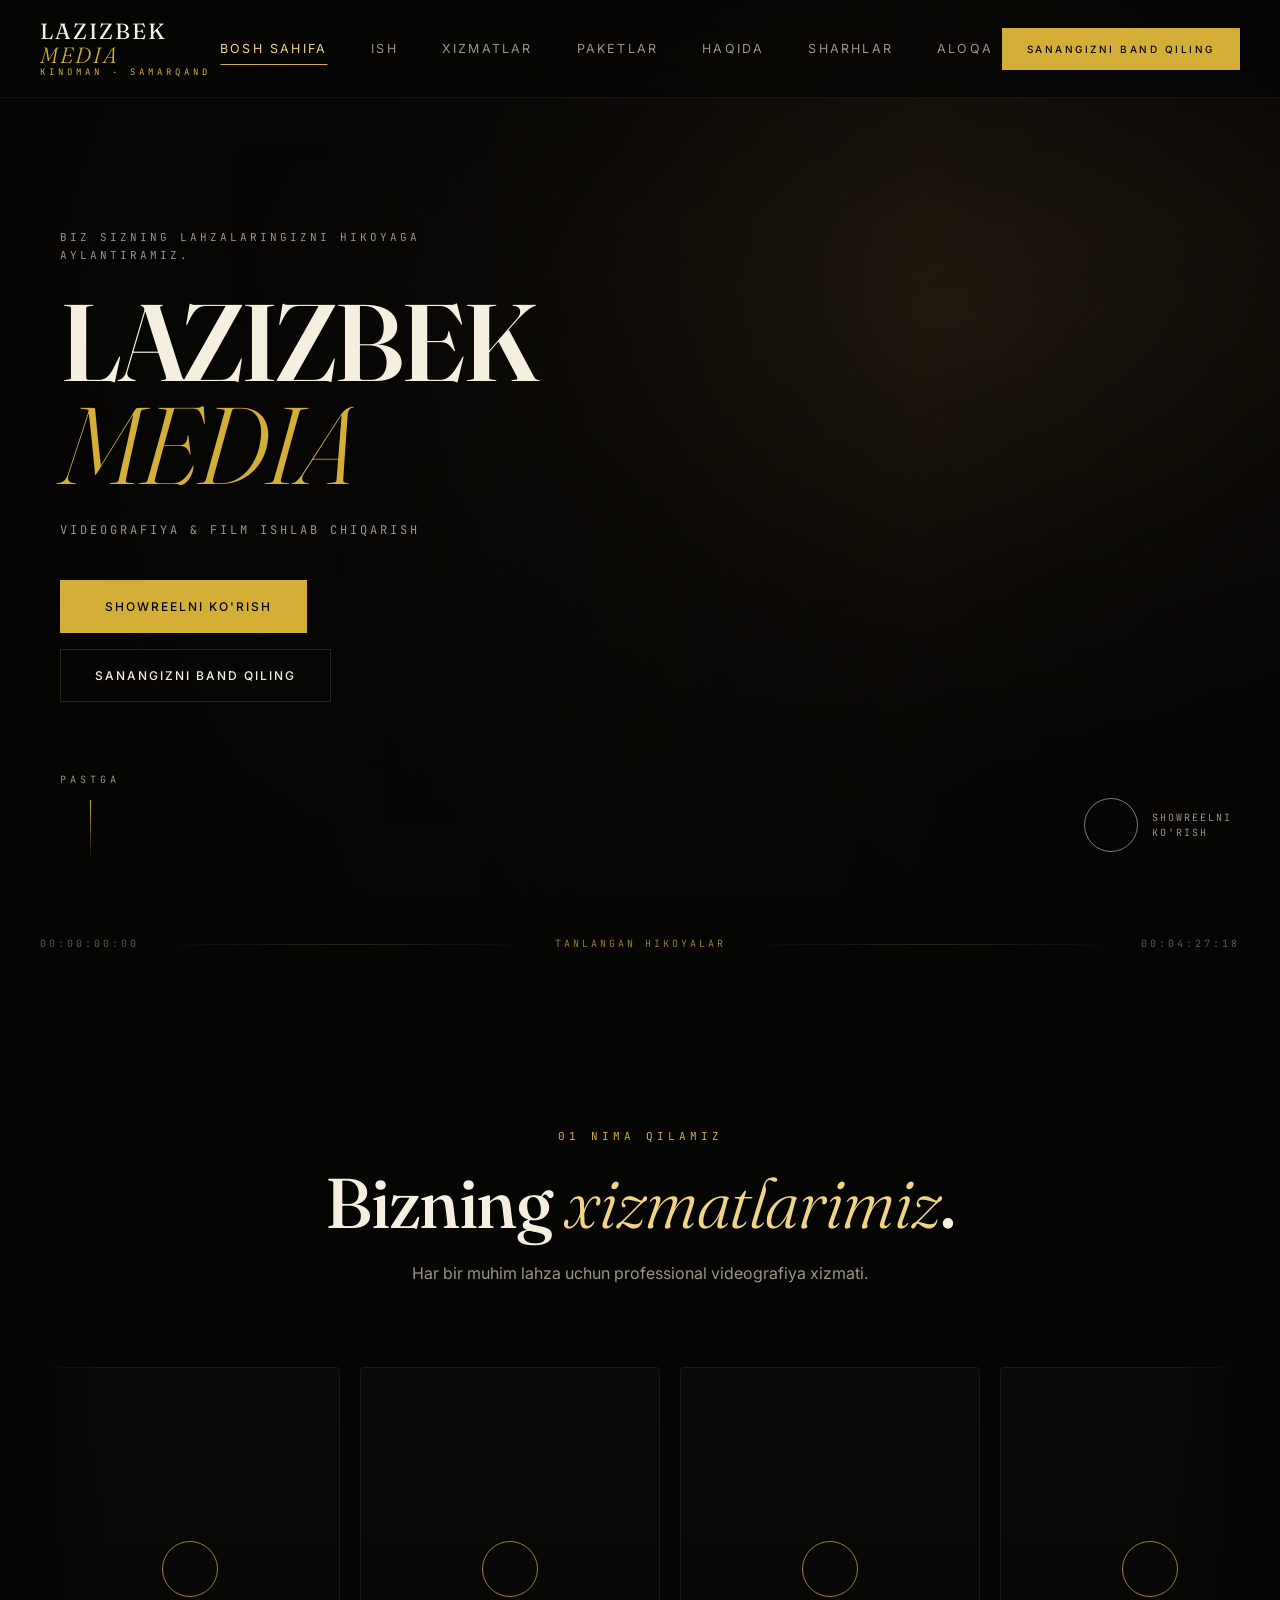
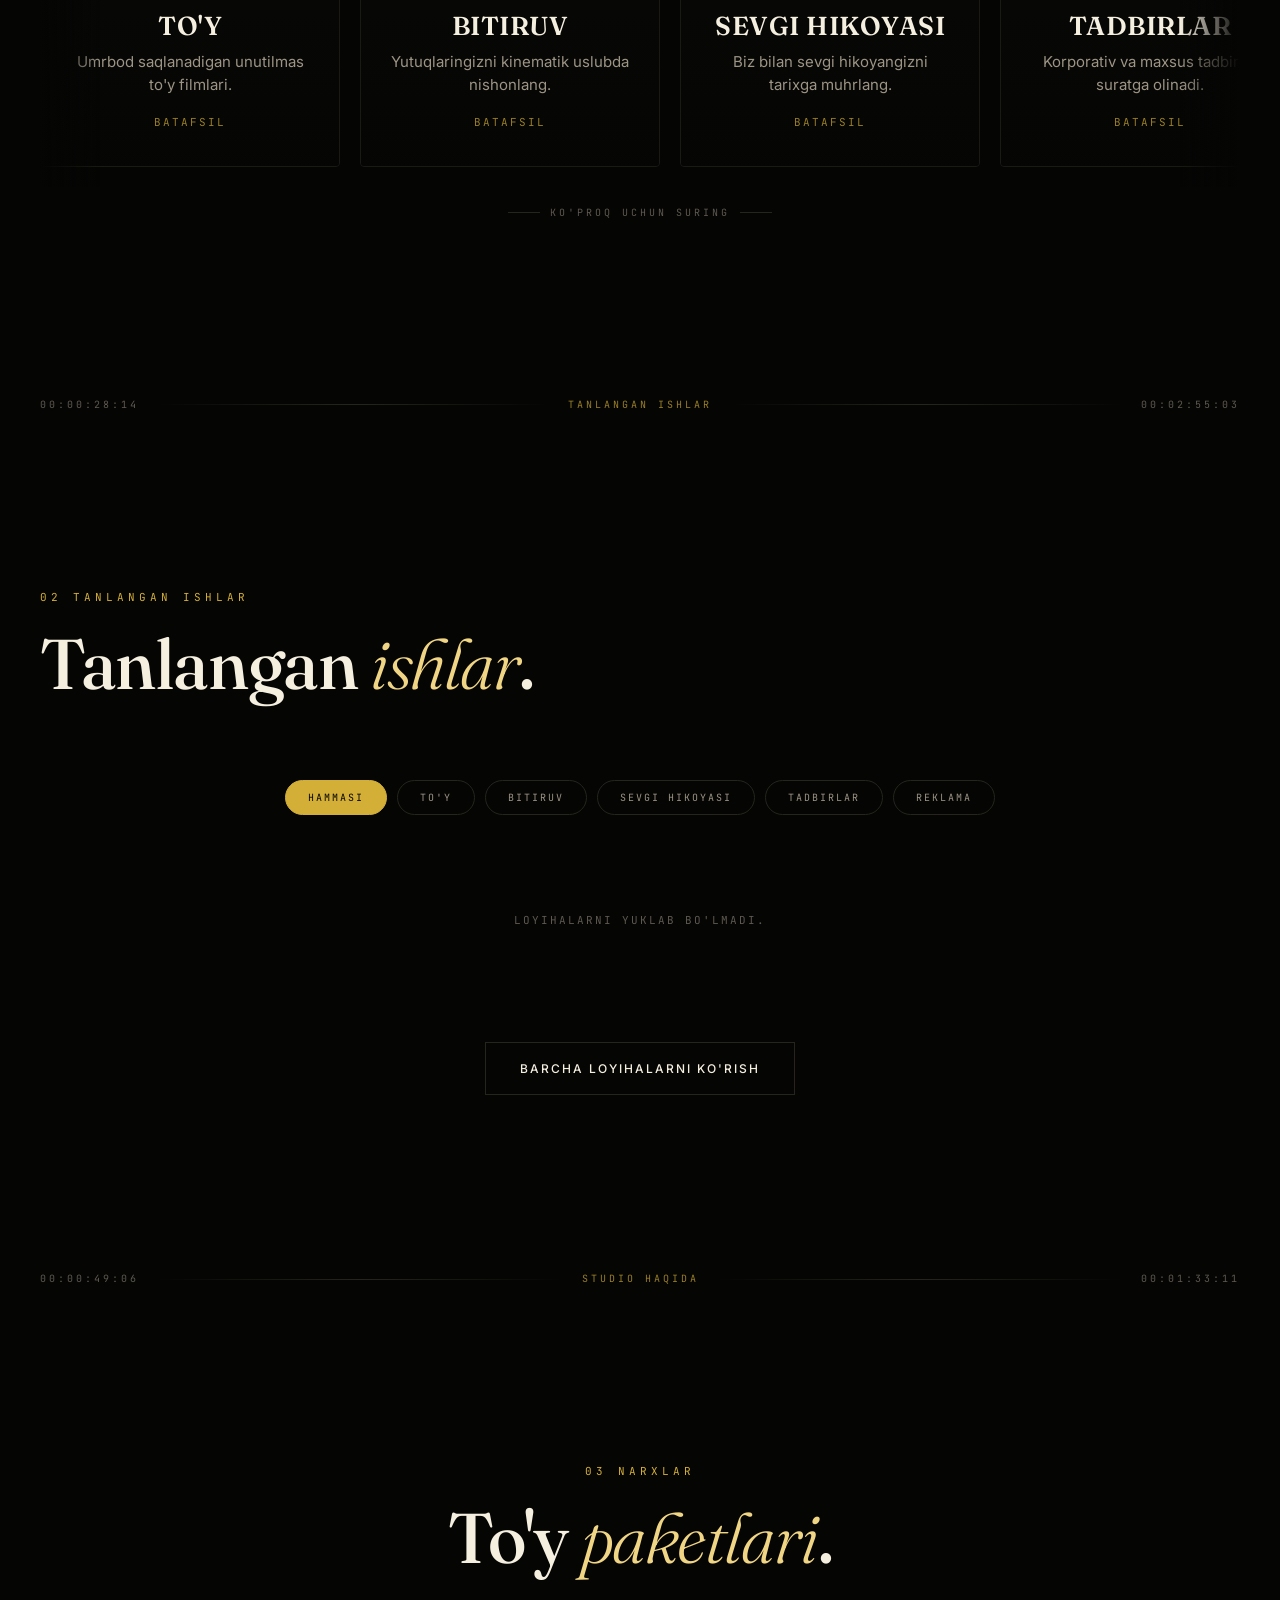
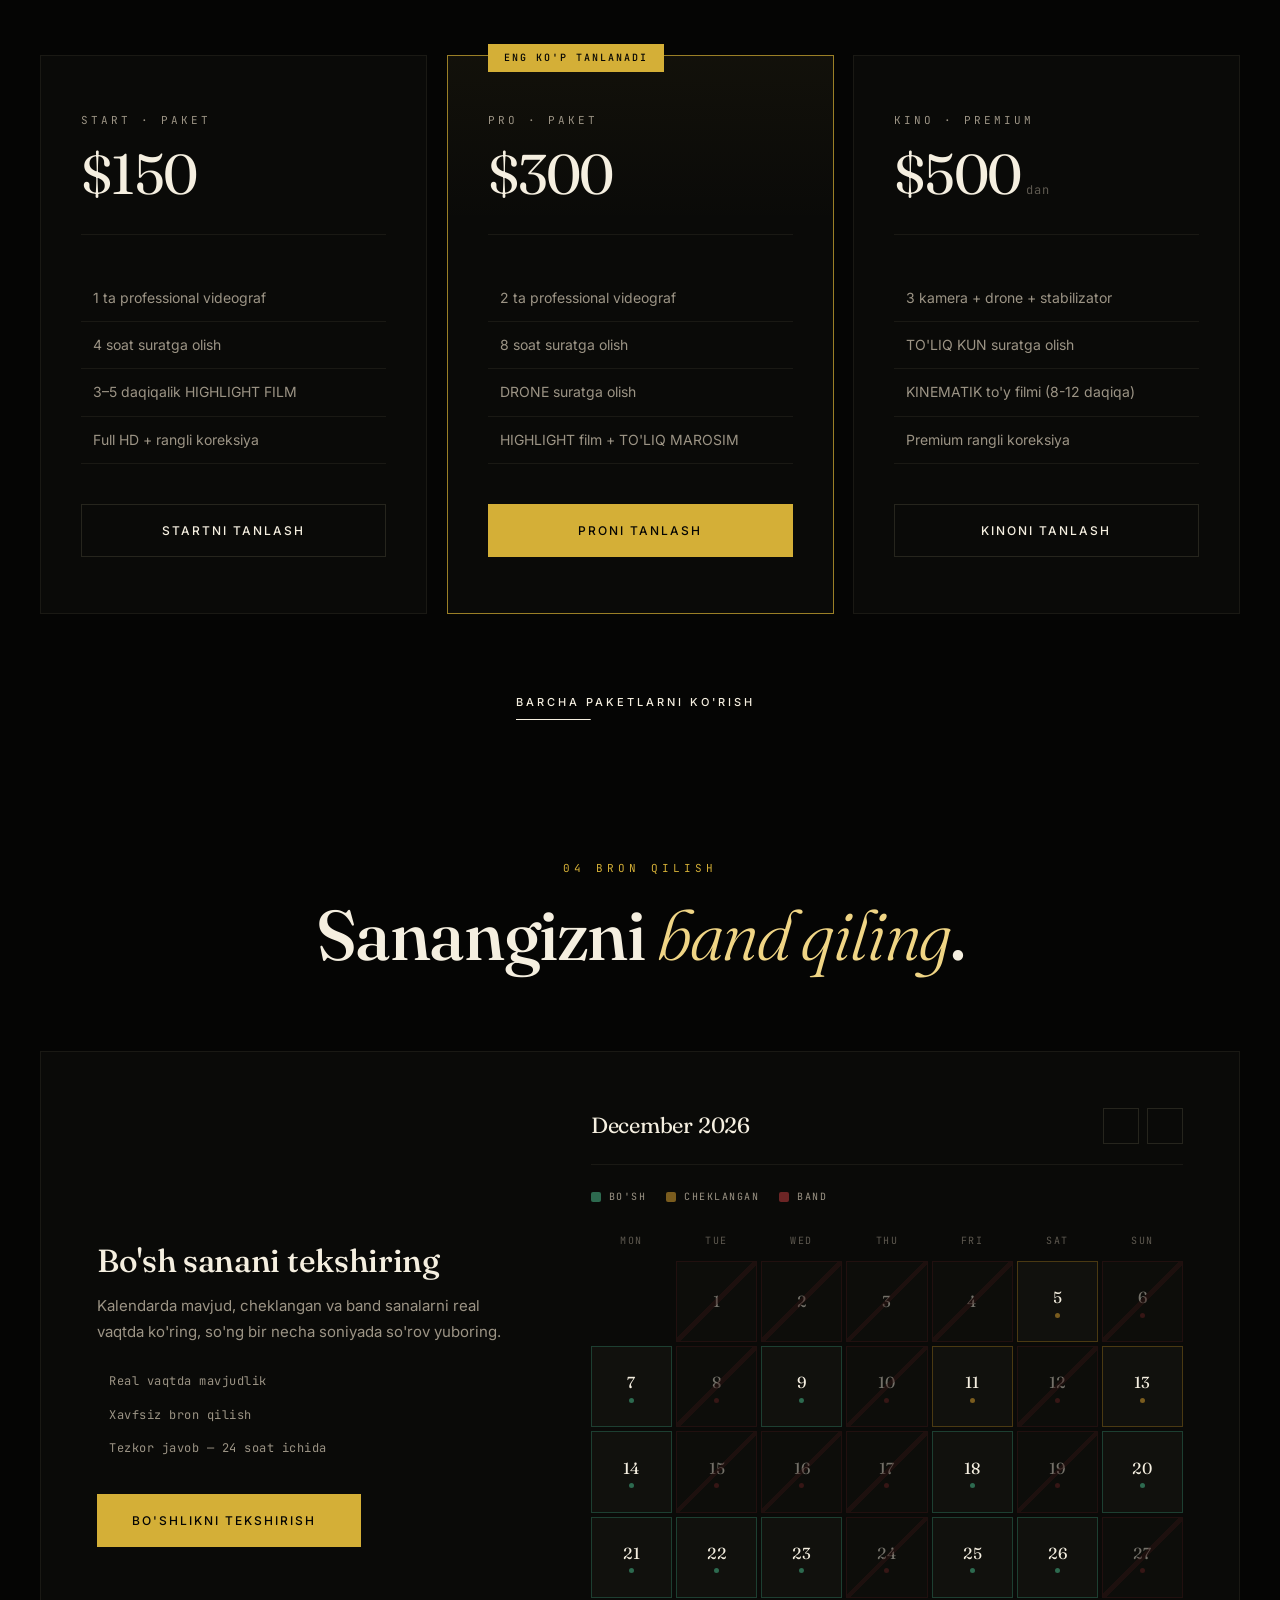
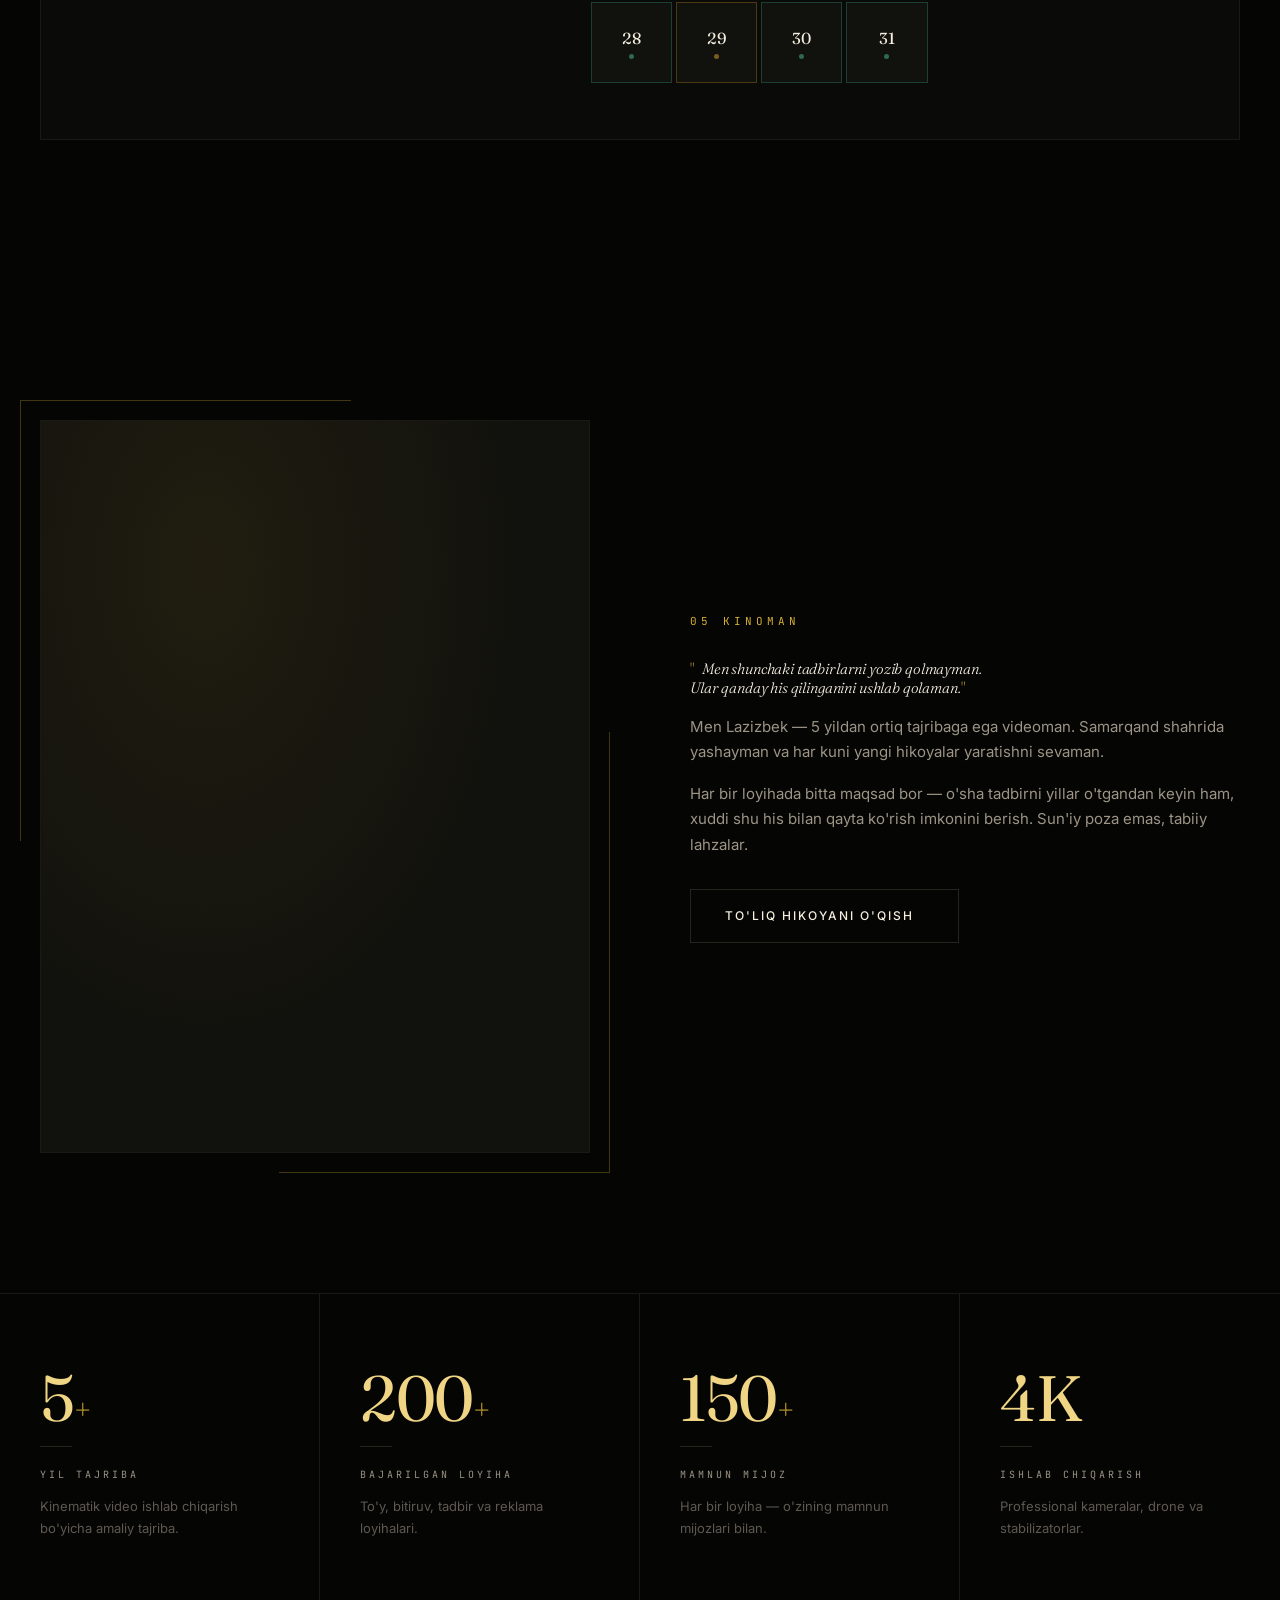
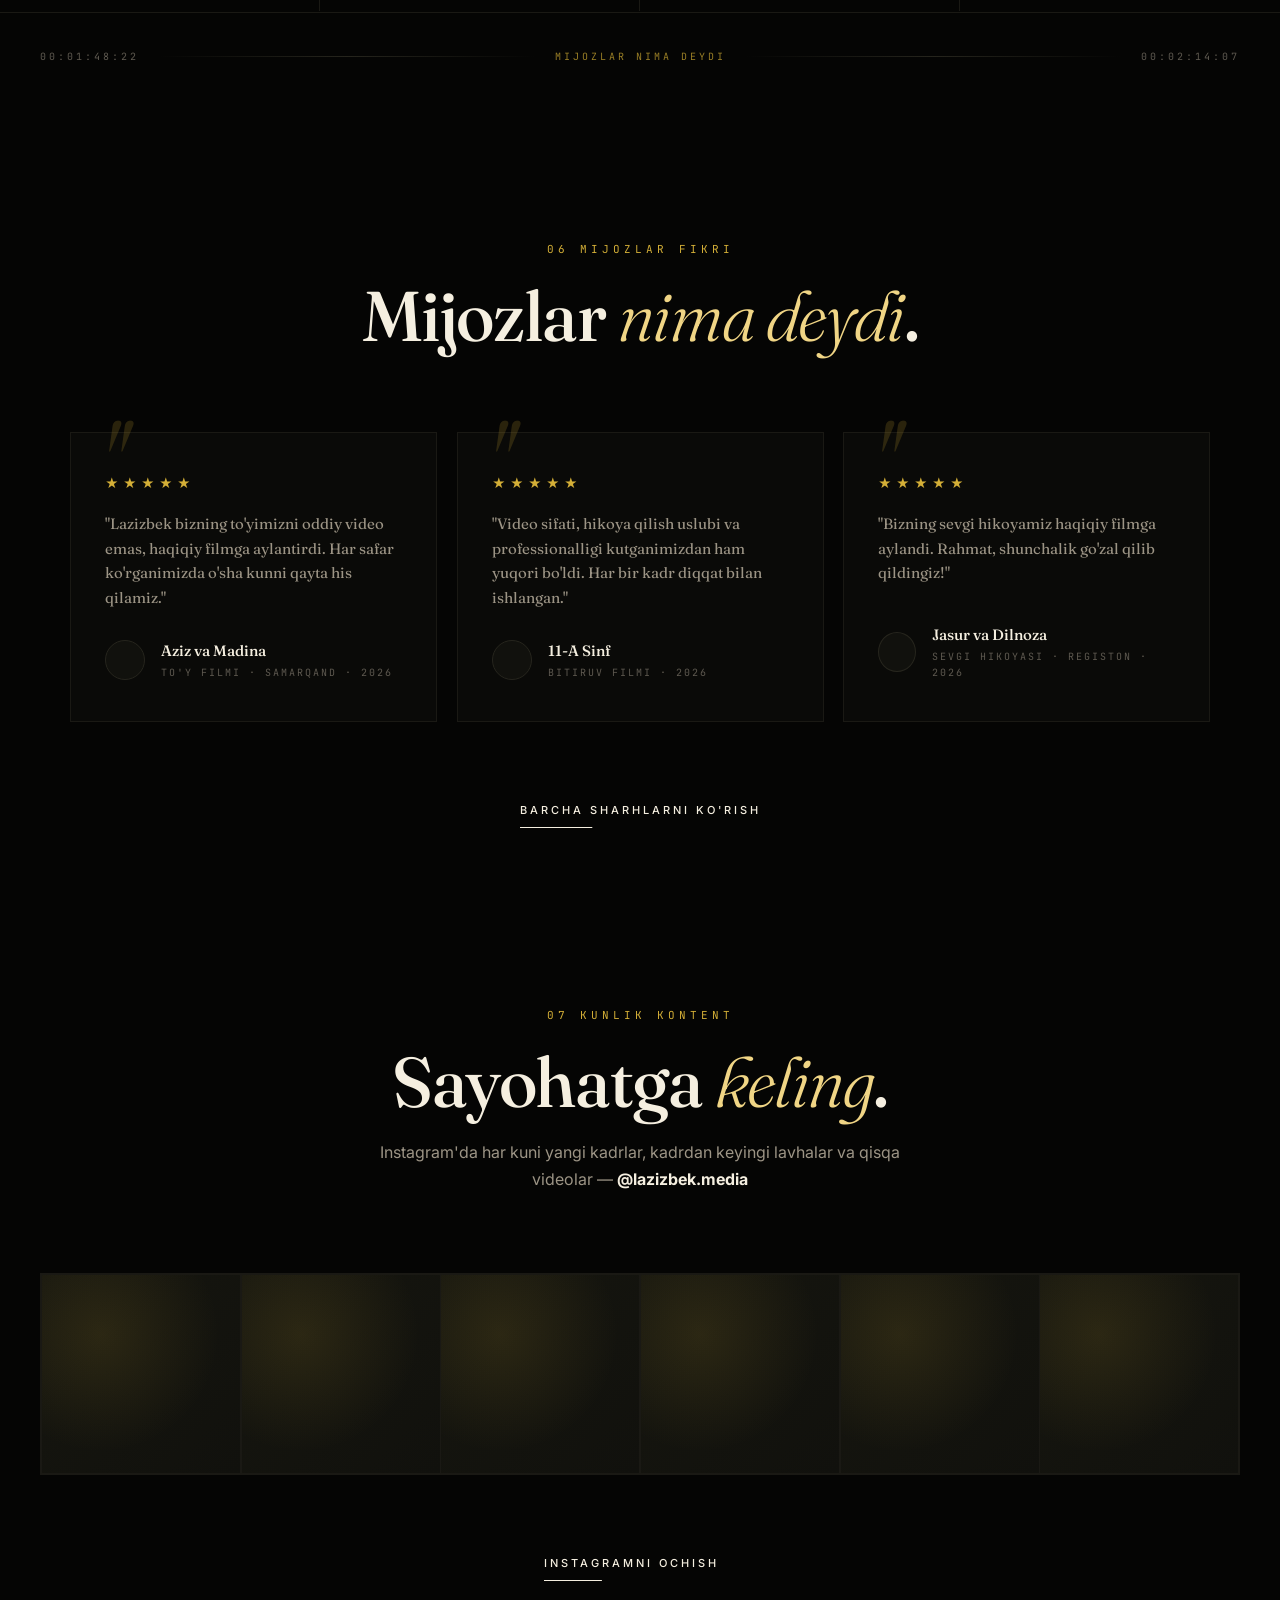
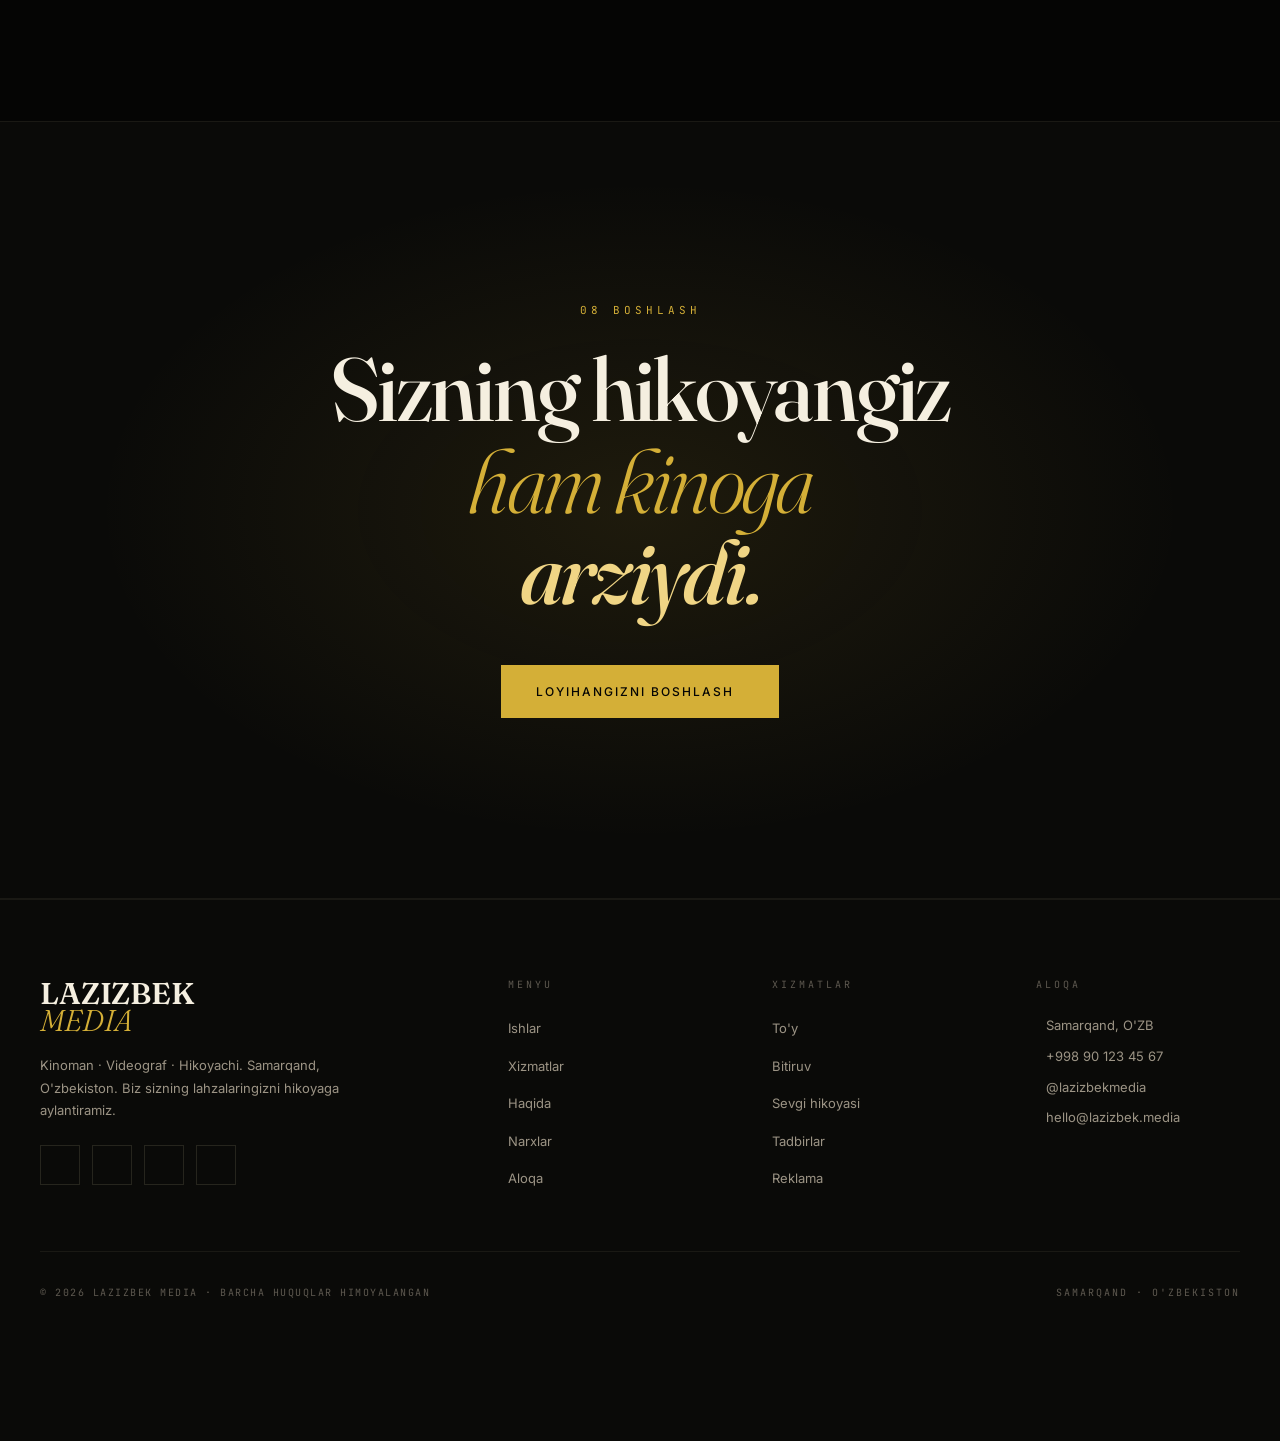
==== index.html @ 10451bd2 "Add files via upload" ====
<!DOCTYPE html>
<html lang="uz">
<head>
<meta charset="UTF-8">
<meta name="viewport" content="width=device-width, initial-scale=1.0">
<title>Lazizbek Media — Kinoman · Videograf · Hikoyachi</title>
<meta name="description" content="Lazizbek Media — to'y, bitiruv, sevgi hikoyasi va tadbir videolarini kinematik uslubda suratga olamiz. Samarqand, O'zbekiston.">
<link rel="stylesheet" href="css/style.css">
<link rel="stylesheet" href="https://cdn.jsdelivr.net/npm/@tabler/icons-webfont@latest/dist/tabler-icons.min.css">
</head>
<body>

<!-- NAV -->
<nav class="nav" id="siteNav">
  <div class="nav-inner">
    <a href="index.html" class="logo">
      LAZIZBEK <span style="color:var(--gold);font-style:italic;font-weight:300;">MEDIA</span>
      <small>KINOMAN · SAMARQAND</small>
    </a>
    <div class="nav-links" id="navLinks">
      <a href="index.html" class="active">BOSH SAHIFA</a>
      <a href="#works">ISH</a>
      <a href="#services">XIZMATLAR</a>
      <a href="narxlar.html">PAKETLAR</a>
      <a href="haqida.html">HAQIDA</a>
      <a href="#reviews">SHARHLAR</a>
      <a href="buyurtma.html">ALOQA</a>
    </div>
    <a href="buyurtma.html" class="btn btn-gold nav-cta">SANANGIZNI BAND QILING</a>
    <button class="nav-toggle" id="navToggle" aria-label="Menyu"><i class="ti ti-menu-2"></i></button>
  </div>
</nav>

<!-- HERO — PHOTO BACKGROUND, LEFT-ALIGNED -->
<section class="hero-photo" id="heroPhoto">
  <div class="hero-photo-bg"></div>
  <div class="hero-video-embed" aria-hidden="true">
    <iframe src="https://player.vimeo.com/video/1218481012?h=99d5dba20c&background=1&autoplay=1&loop=1&muted=1&controls=0&app_id=122963" frameborder="0" allow="autoplay; fullscreen" title="Lazizbek Media showreel fon video"></iframe>
  </div>
  <div class="hero-photo-overlay" aria-hidden="true"></div>
  <div class="hero-photo-content">
    <p class="hero-tagline-small">Biz sizning lahzalaringizni hikoyaga aylantiramiz.</p>
    <h1 class="hero-title-left">
      <span class="word-1">LAZIZBEK</span>
      <span class="word-2">MEDIA</span>
    </h1>
    <p class="hero-sub-left mono">VIDEOGRAFIYA & FILM ISHLAB CHIQARISH</p>
    <div class="hero-actions-left">
      <a href="#works" class="btn btn-gold"><i class="ti ti-player-play-filled"></i> SHOWREELNI KO'RISH</a>
      <a href="buyurtma.html" class="btn btn-outline">SANANGIZNI BAND QILING</a>
    </div>
  </div>
  <button type="button" class="hero-play-btn" id="heroPlayBtn" aria-label="Showreelni ko'rish">
    <span class="hero-play-circle"><i class="ti ti-player-play-filled"></i></span>
    <span class="hero-play-label">SHOWREELNI<br>KO'RISH</span>
  </button>
  <div class="hero-scroll-hint" aria-hidden="true">
    <span class="mono">PASTGA</span>
    <div class="line"></div>
  </div>
</section>

<!-- SHOWREEL MODAL (opens on play click) -->
<div class="showreel-modal" id="showreelModal" aria-hidden="true">
  <div class="showreel-modal-inner">
    <button type="button" class="showreel-close" id="showreelClose" aria-label="Yopish"><i class="ti ti-x"></i></button>
    <div class="showreel-video-wrap" id="showreelVideoWrap"></div>
  </div>
</div>

<!-- TIMECODE DIVIDER -->
<div class="timecode" aria-hidden="true">
  <span class="code">00:00:00:00</span>
  <span class="rule"></span>
  <span class="code highlight">TANLANGAN HIKOYALAR</span>
  <span class="rule"></span>
  <span class="code">00:04:27:18</span>
</div>

<!-- SERVICES -->
<section class="section" id="services">
  <div class="section-wrap">
    <div class="section-head centered reveal">
      <span class="eyebrow"><span class="num">01</span> Nima qilamiz</span>
      <h2>Bizning <span class="serif-italic">xizmatlarimiz</span>.</h2>
      <p>Har bir muhim lahza uchun professional videografiya xizmati.</p>
    </div>

    <div class="services-scroll-wrap">
      <div class="services-grid stagger" id="servicesGrid">
      <a href="portfolio.html?cat=wedding" class="service-card reveal">
        <div class="service-card-media"><img src="https://imgdb.io/i/X_wyB3c.jpg" alt="To'y" loading="lazy" onerror="this.style.display='none'"></div>
        <div class="service-card-overlay"></div>
        <div class="service-body">
          <span class="service-icon-ring"><i class="ti ti-heart-handshake service-icon"></i></span>
          <h3 class="service-title">To'y</h3>
          <p class="service-desc-short">Umrbod saqlanadigan unutilmas to'y filmlari.</p>
          <span class="service-more">BATAFSIL</span>
        </div>
      </a>
      <a href="portfolio.html?cat=graduation" class="service-card reveal">
        <div class="service-card-media"><img src="https://imgdb.io/i/C3Cip-k.png" alt="Bitiruv" loading="lazy" onerror="this.style.display='none'"></div>
        <div class="service-card-overlay"></div>
        <div class="service-body">
          <span class="service-icon-ring"><i class="ti ti-school service-icon"></i></span>
          <h3 class="service-title">Bitiruv</h3>
          <p class="service-desc-short">Yutuqlaringizni kinematik uslubda nishonlang.</p>
          <span class="service-more">BATAFSIL</span>
        </div>
      </a>
      <a href="portfolio.html?cat=loveStory" class="service-card reveal">
        <div class="service-card-media"><img src="https://imgdb.io/i/GuwF10w.png" alt="Sevgi hikoyasi" loading="lazy" onerror="this.style.display='none'"></div>
        <div class="service-card-overlay"></div>
        <div class="service-body">
          <span class="service-icon-ring"><i class="ti ti-camera-heart service-icon"></i></span>
          <h3 class="service-title">Sevgi hikoyasi</h3>
          <p class="service-desc-short">Biz bilan sevgi hikoyangizni tarixga muhrlang.</p>
          <span class="service-more">BATAFSIL</span>
        </div>
      </a>
      <a href="portfolio.html?cat=event" class="service-card reveal">
        <div class="service-card-media"><img src="https://imgdb.io/i/PMkQomY.png" alt="Tadbirlar" loading="lazy" onerror="this.style.display='none'"></div>
        <div class="service-card-overlay"></div>
        <div class="service-body">
          <span class="service-icon-ring"><i class="ti ti-confetti service-icon"></i></span>
          <h3 class="service-title">Tadbirlar</h3>
          <p class="service-desc-short">Korporativ va maxsus tadbirlar suratga olinadi.</p>
          <span class="service-more">BATAFSIL</span>
        </div>
      </a>
      <a href="portfolio.html?cat=session" class="service-card reveal">
        <div class="service-card-media"><img src="https://imgdb.io/i/u8kT2Ow.png" alt="Video sessiya" loading="lazy" onerror="this.style.display='none'"></div>
        <div class="service-card-overlay"></div>
        <div class="service-body">
          <span class="service-icon-ring"><i class="ti ti-camera-movie service-icon"></i></span>
          <h3 class="service-title">Video sessiya</h3>
          <p class="service-desc-short">Har qanday tadbir uchun professional sessiya.</p>
          <span class="service-more">BATAFSIL</span>
        </div>
      </a>
      <a href="portfolio.html?cat=commercial" class="service-card reveal">
        <div class="service-card-media"><img src="https://imgdb.io/i/AVu8-aw.png" alt="Reklama" loading="lazy" onerror="this.style.display='none'"></div>
        <div class="service-card-overlay"></div>
        <div class="service-body">
          <span class="service-icon-ring"><i class="ti ti-building-skyscraper service-icon"></i></span>
          <h3 class="service-title">Reklama</h3>
          <p class="service-desc-short">Brend va biznesingiz uchun sifatli videolar.</p>
          <span class="service-more">BATAFSIL</span>
        </div>
      </a>
      <a href="buyurtma.html" class="service-card reveal">
        <div class="service-card-media"><img src="https://imgdb.io/i/zVr8QKI.png" alt="Intro va Motion" loading="lazy" onerror="this.style.display='none'"></div>
        <div class="service-card-overlay"></div>
        <div class="service-body">
          <span class="service-icon-ring"><i class="ti ti-sparkles service-icon"></i></span>
          <h3 class="service-title">Intro va Motion</h3>
          <p class="service-desc-short">Ijodiy intro va motion dizayn videolari.</p>
          <span class="service-more">BATAFSIL</span>
        </div>
      </a>
      <a href="buyurtma.html" class="service-card reveal">
        <div class="service-card-media"><img src="https://imgdb.io/i/sqC9EGQ.png" alt="Boshqa" loading="lazy" onerror="this.style.display='none'"></div>
        <div class="service-card-overlay"></div>
        <div class="service-body">
          <span class="service-icon-ring"><i class="ti ti-dots service-icon"></i></span>
          <h3 class="service-title">Boshqa</h3>
          <p class="service-desc-short">Boshqa g'oyangiz bormi? Keling, amalga oshiraylik.</p>
          <span class="service-more">BATAFSIL</span>
        </div>
      </a>
    </div>
    </div>
    <div class="services-scroll-hint" aria-hidden="true">
      <span class="rule"></span>
      <span>Ko'proq uchun suring</span>
      <span class="rule"></span>
    </div>
  </div>
</section>

<!-- TIMECODE DIVIDER -->
<div class="timecode" aria-hidden="true">
  <span class="code">00:00:28:14</span>
  <span class="rule"></span>
  <span class="code highlight">TANLANGAN ISHLAR</span>
  <span class="rule"></span>
  <span class="code">00:02:55:03</span>
</div>

<!-- SELECTED WORKS / PORTFOLIO -->
<section class="section" id="works">
  <div class="section-wrap">
    <div class="section-head reveal">
      <span class="eyebrow"><span class="num">02</span> Tanlangan ishlar</span>
      <h2>Tanlangan <span class="serif-italic">ishlar</span>.</h2>
    </div>

    <div class="filter-bar filter-bar-centered reveal" id="homeFilterBar">
      <button class="filter-btn active" data-filter="all">Hammasi</button>
      <button class="filter-btn" data-filter="wedding">To'y</button>
      <button class="filter-btn" data-filter="graduation">Bitiruv</button>
      <button class="filter-btn" data-filter="loveStory">Sevgi hikoyasi</button>
      <button class="filter-btn" data-filter="event">Tadbirlar</button>
      <button class="filter-btn" data-filter="commercial">Reklama</button>
    </div>

    <div class="works-grid works-grid-uniform stagger" id="worksGrid">
      <p class="mono" style="color:var(--stone-dim);grid-column:1/-1;text-align:center;padding:40px 0;">Yuklanmoqda...</p>
    </div>

    <div class="view-all-row view-all-centered reveal">
      <a href="portfolio.html" class="btn btn-outline">BARCHA LOYIHALARNI KO'RISH</a>
    </div>
  </div>
</section>

<!-- TIMECODE DIVIDER -->
<div class="timecode" aria-hidden="true">
  <span class="code">00:00:49:06</span>
  <span class="rule"></span>
  <span class="code highlight">STUDIO HAQIDA</span>
  <span class="rule"></span>
  <span class="code">00:01:33:11</span>
</div>

<!-- WEDDING PACKAGES -->
<section class="section" id="packages">
  <div class="section-wrap">
    <div class="section-head centered reveal">
      <span class="eyebrow"><span class="num">03</span> Narxlar</span>
      <h2>To'y <span class="serif-italic">paketlari</span>.</h2>
    </div>

    <div class="pricing-grid stagger">

      <div class="price-card reveal">
        <div class="pc-head">
          <div class="pc-name">START · PAKET</div>
          <div class="pc-amount">$150</div>
        </div>
        <ul>
          <li><i class="ti ti-check"></i> 1 ta professional videograf</li>
          <li><i class="ti ti-check"></i> 4 soat suratga olish</li>
          <li><i class="ti ti-check"></i> 3–5 daqiqalik HIGHLIGHT FILM</li>
          <li><i class="ti ti-check"></i> Full HD + rangli koreksiya</li>
        </ul>
        <a href="buyurtma.html?package=start" class="btn btn-outline">STARTNI TANLASH</a>
      </div>

      <div class="price-card featured reveal reveal-delay-1">
        <span class="badge">ENG KO'P TANLANADI</span>
        <div class="pc-head">
          <div class="pc-name">PRO · PAKET</div>
          <div class="pc-amount">$300</div>
        </div>
        <ul>
          <li><i class="ti ti-check"></i> 2 ta professional videograf</li>
          <li><i class="ti ti-check"></i> 8 soat suratga olish</li>
          <li><i class="ti ti-check"></i> DRONE suratga olish</li>
          <li><i class="ti ti-check"></i> HIGHLIGHT film + TO'LIQ MAROSIM</li>
        </ul>
        <a href="buyurtma.html?package=pro" class="btn btn-gold">PRONI TANLASH</a>
      </div>

      <div class="price-card reveal reveal-delay-2">
        <div class="pc-head">
          <div class="pc-name">KINO · PREMIUM</div>
          <div class="pc-amount">$500<span>dan</span></div>
        </div>
        <ul>
          <li><i class="ti ti-check"></i> 3 kamera + drone + stabilizator</li>
          <li><i class="ti ti-check"></i> TO'LIQ KUN suratga olish</li>
          <li><i class="ti ti-check"></i> KINEMATIK to'y filmi (8-12 daqiqa)</li>
          <li><i class="ti ti-check"></i> Premium rangli koreksiya</li>
        </ul>
        <a href="buyurtma.html?package=cinema" class="btn btn-outline">KINONI TANLASH</a>
      </div>

    </div>

    <div class="view-all-row reveal">
      <a href="narxlar.html" class="btn btn-ghost">BARCHA PAKETLARNI KO'RISH <i class="ti ti-arrow-right"></i></a>
    </div>
  </div>
</section>

<!-- BOOK YOUR DATE -->
<section class="section" id="booking" style="padding-top:0;">
  <div class="section-wrap">
    <div class="section-head centered reveal">
      <span class="eyebrow"><span class="num">04</span> Bron qilish</span>
      <h2>Sanangizni <span class="serif-italic">band qiling</span>.</h2>
    </div>

    <div class="booking-preview reveal">
      <div class="booking-preview-info">
        <h3>Bo'sh sanani tekshiring</h3>
        <p>Kalendarda mavjud, cheklangan va band sanalarni real vaqtda ko'ring, so'ng bir necha soniyada so'rov yuboring.</p>
        <ul class="booking-feature-list">
          <li><i class="ti ti-calendar-check"></i> Real vaqtda mavjudlik</li>
          <li><i class="ti ti-lock"></i> Xavfsiz bron qilish</li>
          <li><i class="ti ti-bolt"></i> Tezkor javob — 24 soat ichida</li>
        </ul>
        <a href="buyurtma.html" class="btn btn-gold">BO'SHLIKNI TEKSHIRISH <i class="ti ti-arrow-right"></i></a>
      </div>

      <div class="calendar-wrap booking-preview-cal">
        <div class="calendar-head">
          <div class="calendar-month">Yuklanmoqda…</div>
          <div class="calendar-navs">
            <button type="button" class="calendar-nav-btn cal-prev" aria-label="Oldingi oy"><i class="ti ti-chevron-left"></i></button>
            <button type="button" class="calendar-nav-btn cal-next" aria-label="Keyingi oy"><i class="ti ti-chevron-right"></i></button>
          </div>
        </div>
        <div class="calendar-legend">
          <div class="legend-item"><span class="legend-dot legend-avail"></span> Bo'sh</div>
          <div class="legend-item"><span class="legend-dot legend-limited"></span> Cheklangan</div>
          <div class="legend-item"><span class="legend-dot legend-booked"></span> Band</div>
        </div>
        <div class="calendar-grid" id="calGridArea"></div>
      </div>
    </div>
  </div>
</section>

<section class="section" id="about-intro">
  <div class="section-wrap">
    <div class="about-split">
      <div class="about-image-side reveal">
        <div class="portrait-frame">
          <div class="portrait-placeholder">
            <i class="ti ti-user"></i>
          </div>
        </div>
      </div>
      <div class="about-bio reveal reveal-delay-2">
        <span class="eyebrow"><span class="num">05</span> Kinoman</span>
        <p class="about-quote"><span class="q">"</span>Men shunchaki tadbirlarni yozib qolmayman.<br>Ular qanday his qilinganini ushlab qolaman.<span class="q">"</span></p>
        <p>Men Lazizbek — 5 yildan ortiq tajribaga ega videoman. Samarqand shahrida yashayman va har kuni yangi hikoyalar yaratishni sevaman.</p>
        <p>Har bir loyihada bitta maqsad bor — o'sha tadbirni yillar o'tgandan keyin ham, xuddi shu his bilan qayta ko'rish imkonini berish. Sun'iy poza emas, tabiiy lahzalar.</p>
        <p style="margin-top:32px;">
          <a href="haqida.html" class="btn btn-outline">TO'LIQ HIKOYANI O'QISH <i class="ti ti-arrow-right"></i></a>
        </p>
      </div>
    </div>
  </div>
</section>

<!-- STATS -->
<section class="stats-strip">
  <div class="stat-cell reveal">
    <div class="stat-num">5<span style="font-size:0.5em;color:var(--gold-dim);">+</span></div>
    <div class="stat-line"></div>
    <div class="stat-label">Yil tajriba</div>
    <p class="stat-desc">Kinematik video ishlab chiqarish bo'yicha amaliy tajriba.</p>
  </div>
  <div class="stat-cell reveal reveal-delay-1">
    <div class="stat-num">200<span style="font-size:0.5em;color:var(--gold-dim);">+</span></div>
    <div class="stat-line"></div>
    <div class="stat-label">Bajarilgan loyiha</div>
    <p class="stat-desc">To'y, bitiruv, tadbir va reklama loyihalari.</p>
  </div>
  <div class="stat-cell reveal reveal-delay-2">
    <div class="stat-num">150<span style="font-size:0.5em;color:var(--gold-dim);">+</span></div>
    <div class="stat-line"></div>
    <div class="stat-label">Mamnun mijoz</div>
    <p class="stat-desc">Har bir loyiha — o'zining mamnun mijozlari bilan.</p>
  </div>
  <div class="stat-cell reveal reveal-delay-3">
    <div class="stat-num">4K<span style="font-size:0.5em;color:var(--gold-dim);"></span></div>
    <div class="stat-line"></div>
    <div class="stat-label">Ishlab chiqarish</div>
    <p class="stat-desc">Professional kameralar, drone va stabilizatorlar.</p>
  </div>
</section>

<!-- TIMECODE DIVIDER -->
<div class="timecode" aria-hidden="true">
  <span class="code">00:01:48:22</span>
  <span class="rule"></span>
  <span class="code highlight">MIJOZLAR NIMA DEYDI</span>
  <span class="rule"></span>
  <span class="code">00:02:14:07</span>
</div>

<!-- REVIEWS -->
<section class="section" id="reviews">
  <div class="section-wrap">
    <div class="section-head centered reveal">
      <span class="eyebrow"><span class="num">06</span> Mijozlar fikri</span>
      <h2>Mijozlar <span class="serif-italic">nima deydi</span>.</h2>
    </div>

    <div class="reviews-wrap">
      <div class="reviews-track stagger" id="reviewsTrack">
        <div class="review-card compact reveal">
          <div class="stars">★★★★★</div>
          <p class="review-text">"Lazizbek bizning to'yimizni oddiy video emas, haqiqiy filmga aylantirdi. Har safar ko'rganimizda o'sha kunni qayta his qilamiz."</p>
          <div class="review-author">
            <div class="review-author-avatar"><i class="ti ti-heart"></i></div>
            <div>
              <div class="review-author-name">Aziz va Madina</div>
              <div class="review-author-role">To'y filmi · Samarqand · 2026</div>
            </div>
          </div>
        </div>

        <div class="review-card compact reveal reveal-delay-1">
          <div class="stars">★★★★★</div>
          <p class="review-text">"Video sifati, hikoya qilish uslubi va professionalligi kutganimizdan ham yuqori bo'ldi. Har bir kadr diqqat bilan ishlangan."</p>
          <div class="review-author">
            <div class="review-author-avatar"><i class="ti ti-school"></i></div>
            <div>
              <div class="review-author-name">11-A Sinf</div>
              <div class="review-author-role">Bitiruv filmi · 2026</div>
            </div>
          </div>
        </div>

        <div class="review-card compact reveal reveal-delay-2">
          <div class="stars">★★★★★</div>
          <p class="review-text">"Bizning sevgi hikoyamiz haqiqiy filmga aylandi. Rahmat, shunchalik go'zal qilib qildingiz!"</p>
          <div class="review-author">
            <div class="review-author-avatar"><i class="ti ti-camera-heart"></i></div>
            <div>
              <div class="review-author-name">Jasur va Dilnoza</div>
              <div class="review-author-role">Sevgi hikoyasi · Registon · 2026</div>
            </div>
          </div>
        </div>
      </div>

      <div class="review-dots" id="reviewDots">
        <button class="review-dot active" data-idx="0" aria-label="1-sharh"></button>
        <button class="review-dot" data-idx="1" aria-label="2-sharh"></button>
        <button class="review-dot" data-idx="2" aria-label="3-sharh"></button>
      </div>
    </div>

    <div class="view-all-row reveal">
      <a href="#" class="btn btn-ghost">BARCHA SHARHLARNI KO'RISH</a>
    </div>
  </div>
</section>

<!-- INSTAGRAM REELS -->
<section class="section" id="reels" style="padding-top:40px;">
  <div class="section-wrap">
    <div class="section-head centered reveal">
      <span class="eyebrow"><span class="num">07</span> Kunlik kontent</span>
      <h2>Sayohatga <span class="serif-italic">keling</span>.</h2>
      <p>Instagram'da har kuni yangi kadrlar, kadrdan keyingi lavhalar va qisqa videolar — <strong style="color:var(--ivory);">@lazizbek.media</strong></p>
    </div>

    <div class="reels-grid stagger" id="reelsGrid">
      <a href="#" class="reel-card reveal">
        <div class="reel-fallback"><i class="ti ti-brand-instagram reel-icon"></i></div>
      </a>
      <a href="#" class="reel-card reveal">
        <div class="reel-fallback"><i class="ti ti-brand-instagram reel-icon"></i></div>
      </a>
      <a href="#" class="reel-card reveal">
        <div class="reel-fallback"><i class="ti ti-brand-instagram reel-icon"></i></div>
      </a>
      <a href="#" class="reel-card reveal">
        <div class="reel-fallback"><i class="ti ti-brand-instagram reel-icon"></i></div>
      </a>
      <a href="#" class="reel-card reveal">
        <div class="reel-fallback"><i class="ti ti-brand-instagram reel-icon"></i></div>
      </a>
      <a href="#" class="reel-card reveal">
        <div class="reel-fallback"><i class="ti ti-brand-instagram reel-icon"></i></div>
      </a>
    </div>

    <div class="view-all-row reveal">
      <a href="#" class="btn btn-ghost">INSTAGRAMNI OCHISH <i class="ti ti-external-link" style="margin-left:8px;font-size:12px;"></i></a>
    </div>
  </div>
</section>

<!-- CTA — YOUR STORY -->
<section class="cta-section" id="ctaBook">
  <div class="cta-bg" aria-hidden="true"></div>
  <div class="cta-content">
    <span class="eyebrow cta-eyebrow"><span class="num">08</span> Boshlash</span>
    <h1 class="cta-text">
      Sizning hikoyangiz<br>
      <span class="italic">ham kinoga</span><br>
      <span class="italic" style="font-weight:500;color:var(--gold-light);">arziydi.</span>
    </h1>
    <a href="buyurtma.html" class="btn btn-gold">LOYIHANGIZNI BOSHLASH <i class="ti ti-arrow-right"></i></a>
  </div>
</section>

<!-- FOOTER -->
<footer class="main-footer">
  <div class="footer-wrap">
    <div class="footer-top">
      <div class="footer-brand">
        <div class="logo-big">
          <span class="word-1">LAZIZBEK</span>
          <span class="word-2">MEDIA</span>
        </div>
        <p>Kinoman · Videograf · Hikoyachi. Samarqand, O'zbekiston. Biz sizning lahzalaringizni hikoyaga aylantiramiz.</p>
        <div class="footer-social">
          <a href="#" aria-label="Instagram"><i class="ti ti-brand-instagram"></i></a>
          <a href="#" aria-label="Telegram"><i class="ti ti-brand-telegram"></i></a>
          <a href="#" aria-label="YouTube"><i class="ti ti-brand-youtube"></i></a>
          <a href="#" aria-label="TikTok"><i class="ti ti-brand-tiktok"></i></a>
        </div>
      </div>
      <div class="footer-col">
        <h4>Menyu</h4>
        <ul>
          <li><a href="#works">Ishlar</a></li>
          <li><a href="#services">Xizmatlar</a></li>
          <li><a href="haqida.html">Haqida</a></li>
          <li><a href="narxlar.html">Narxlar</a></li>
          <li><a href="buyurtma.html">Aloqa</a></li>
        </ul>
      </div>
      <div class="footer-col">
        <h4>Xizmatlar</h4>
        <ul>
          <li><a href="portfolio.html?cat=wedding">To'y</a></li>
          <li><a href="portfolio.html?cat=graduation">Bitiruv</a></li>
          <li><a href="portfolio.html?cat=loveStory">Sevgi hikoyasi</a></li>
          <li><a href="portfolio.html?cat=event">Tadbirlar</a></li>
          <li><a href="portfolio.html?cat=commercial">Reklama</a></li>
        </ul>
      </div>
      <div class="footer-col">
        <h4>Aloqa</h4>
        <div class="contact-line"><i class="ti ti-map-pin"></i> Samarqand, O'ZB</div>
        <div class="contact-line"><i class="ti ti-phone"></i> +998 90 123 45 67</div>
        <div class="contact-line"><i class="ti ti-brand-telegram"></i> @lazizbekmedia</div>
        <div class="contact-line"><i class="ti ti-mail"></i> hello@lazizbek.media</div>
      </div>
    </div>
    <div class="footer-bottom">
      <p class="copyright">© 2026 LAZIZBEK MEDIA · BARCHA HUQUQLAR HIMOYALANGAN</p>
      <p class="mono" style="color:var(--stone-dim);font-size:10px;letter-spacing:2px;">SAMARQAND · O'ZBEKISTON</p>
    </div>
  </div>
</footer>

<!-- MOBILE BOTTOM NAV -->
<nav class="mobile-bottom-nav" aria-label="Mobil navigatsiya">
  <div class="mobile-bottom-inner">
    <button class="mbn-btn" data-link="#works"><i class="ti ti-player-play-filled"></i><span>Ish</span></button>
    <button class="mbn-btn" data-link="#services"><i class="ti ti-grid-dots"></i><span>Xizmat</span></button>
    <button class="mbn-btn" data-link="haqida.html"><i class="ti ti-user"></i><span>Haqida</span></button>
    <button class="mbn-btn" data-link="buyurtma.html"><i class="ti ti-calendar-event"></i><span>Band</span></button>
  </div>
</nav>

<!-- FLOATING BOOK NOW -->
<a href="buyurtma.html" class="floating-book" aria-label="Band qilish">
  <span class="btn btn-gold"><i class="ti ti-calendar-time"></i> BUYURTMA</span>
</a>

<script src="https://www.gstatic.com/firebasejs/10.12.2/firebase-app-compat.js"></script>
<script src="https://www.gstatic.com/firebasejs/10.12.2/firebase-firestore-compat.js"></script>
<script src="js/firebase-config.js"></script>
<script src="js/main.js"></script>
<script src="js/projects.js"></script>
</body>
</html>
---- css/style.css ----
@import url('https://fonts.googleapis.com/css2?family=Fraunces:ital,opsz,wght@0,9..144,300;0,9..144,400;0,9..144,500;0,9..144,600;0,9..144,700;1,9..144,300;1,9..144,400;1,9..144,500&family=Inter:wght@300;400;500;600;700&family=JetBrains+Mono:wght@300;400;500&display=swap');

:root{
  --obsidian:#050504;
  --obsidian-2:#0a0a08;
  --obsidian-3:#11110d;
  --obsidian-elevated:#16160f;
  --line:#26251d;
  --line-soft:#1a1914;
  --gold:#d4af37;
  --gold-light:#f0d585;
  --gold-dim:#9a7f26;
  --ivory:#f5efe0;
  --stone:#9c9485;
  --stone-dim:#5e5950;
  --maxw:1400px;
  --ease:cubic-bezier(0.2, 0.7, 0.2, 1);
}

*{margin:0;padding:0;box-sizing:border-box;}

html{scroll-behavior:smooth;}

body{
  background:var(--obsidian);
  color:var(--ivory);
  font-family:'Inter',sans-serif;
  font-weight:400;
  line-height:1.6;
  -webkit-font-smoothing:antialiased;
  overflow-x:hidden;
}

img,video{max-width:100%;display:block;}

a{color:inherit;text-decoration:none;}

.wrap{max-width:var(--maxw);margin:0 auto;padding:0 40px;}
@media(max-width:768px){.wrap{padding:0 20px;}}

/* ---------- Typography ---------- */
.eyebrow{
  font-family:'JetBrains Mono',monospace;
  font-size:11px;
  letter-spacing:4px;
  color:var(--gold);
  text-transform:uppercase;
  font-weight:400;
}

h1,h2,h3,h4{
  font-family:'Fraunces',serif;
  font-weight:500;
  color:var(--ivory);
  line-height:1.05;
  letter-spacing:-0.02em;
}

.display-text{
  font-family:'Fraunces',serif;
  font-weight:500;
  line-height:0.95;
  letter-spacing:-0.03em;
  color:var(--ivory);
}

.serif-italic{
  font-style:italic;
  font-weight:300;
  color:var(--gold-light);
}

.mono{
  font-family:'JetBrains Mono',monospace;
  font-size:11px;
  letter-spacing:2px;
  color:var(--stone);
  text-transform:uppercase;
}

p{color:var(--stone);font-size:15px;line-height:1.7;}

/* ---------- Buttons ---------- */
.btn{
  display:inline-flex;
  align-items:center;
  gap:10px;
  padding:16px 34px;
  font-family:'Inter',sans-serif;
  font-size:12px;
  font-weight:500;
  letter-spacing:2px;
  text-transform:uppercase;
  border-radius:0;
  cursor:pointer;
  transition:all .45s var(--ease);
  border:1px solid transparent;
  white-space:nowrap;
  position:relative;
  overflow:hidden;
}
.btn::before{
  content:'';
  position:absolute;
  inset:0;
  background:linear-gradient(90deg,transparent, rgba(255,255,255,0.08), transparent);
  transform:translateX(-100%);
  transition:transform .6s var(--ease);
}
.btn:hover::before{transform:translateX(100%);}

.btn-gold{
  background:var(--gold);
  color:var(--obsidian);
  border-color:var(--gold);
}
.btn-gold:hover{
  background:var(--gold-light);
  border-color:var(--gold-light);
  transform:translateY(-1px);
  box-shadow:0 20px 40px -20px rgba(212,175,55,0.4);
}
.btn-outline{
  background:transparent;
  border-color:var(--line);
  color:var(--ivory);
}
.btn-outline:hover{
  border-color:var(--gold);
  color:var(--gold-light);
  background:rgba(212,175,55,0.04);
}
.btn-ghost{
  background:transparent;
  border:none;
  padding:8px 0;
  color:var(--ivory);
  font-size:11px;
  letter-spacing:3px;
  text-transform:uppercase;
  position:relative;
}
.btn-ghost::after{
  content:'';
  position:absolute;
  bottom:0;left:0;right:0;
  height:1px;
  background:currentColor;
  transform-origin:left;
  transform:scaleX(0.3);
  transition:transform .4s var(--ease);
}
.btn-ghost:hover::after{transform:scaleX(1);}
.btn i{font-size:15px;}

/* ---------- Nav ---------- */
.nav{
  position:fixed;top:0;left:0;right:0;z-index:1000;
  background:rgba(5,5,4,0.7);
  backdrop-filter:blur(20px) saturate(1.2);
  -webkit-backdrop-filter:blur(20px) saturate(1.2);
  border-bottom:1px solid rgba(38,37,29,0.5);
  transition:all .4s var(--ease);
}
.nav.scrolled{
  background:rgba(5,5,4,0.92);
  border-bottom-color:var(--line-soft);
}
.nav-inner{
  max-width:var(--maxw);margin:0 auto;padding:20px 40px;
  display:flex;align-items:center;justify-content:space-between;
}
@media(max-width:768px){.nav-inner{padding:18px 20px;}}

.logo{
  font-family:'Fraunces',serif;
  font-size:22px;
  letter-spacing:2px;
  color:var(--ivory);
  line-height:1;
  display:flex;
  flex-direction:column;
  gap:2px;
}
.logo small{
  font-family:'JetBrains Mono',monospace;
  font-size:9px;
  letter-spacing:4px;
  color:var(--gold);
  font-weight:400;
}
.logo-big{
  font-family:'Fraunces',serif;
  font-weight:600;
  letter-spacing:-0.01em;
  line-height:0.9;
}
.logo-big .word-1{display:block;font-size:46px;color:var(--ivory);}
.logo-big .word-2{display:block;font-size:46px;color:var(--gold);font-style:italic;font-weight:300;}

.nav-links{display:flex;gap:44px;align-items:center;}
.nav-links a{
  font-size:12.5px;
  letter-spacing:2.2px;
  text-transform:uppercase;
  color:var(--stone);
  position:relative;
  padding:6px 0;
  transition:color .3s var(--ease);
}
.nav-links a::after{
  content:'';
  position:absolute;
  bottom:0;left:50%;
  width:0;height:1px;
  background:var(--gold);
  transition:all .3s var(--ease);
  transform:translateX(-50%);
}
.nav-links a:hover{color:var(--ivory);}
.nav-links a:hover::after{width:100%;}
.nav-links a.active{color:var(--gold-light);}
.nav-links a.active::after{width:100%;}

.nav-cta{
  padding:12px 24px;
  font-size:10px;
  letter-spacing:2.5px;
}
.nav-toggle{display:none;background:none;border:none;color:var(--ivory);font-size:26px;cursor:pointer;}

@media(max-width:900px){
  .nav-links{
    position:fixed;top:68px;left:0;right:0;bottom:0;
    background:var(--obsidian);
    flex-direction:column;
    justify-content:center;
    padding:40px 32px;
    gap:32px;
    font-size:18px;
    transform:translateY(-110%);
    transition:transform .5s var(--ease);
    border-top:1px solid var(--line-soft);
  }
  .nav-links a{font-size:18px;letter-spacing:3px;}
  .nav-links.open{transform:translateY(0);}
  .nav-toggle{display:block;}
  .nav-cta{display:none;}
}

/* ---------- HERO — photo background, left-aligned ---------- */
.hero-photo{
  position:relative;
  width:100%;
  min-height:100vh;
  overflow:hidden;
  display:flex;
  align-items:center;
}
.hero-photo-bg{
  position:absolute;inset:0;
  background-size:cover;
  background-position:center 30%;
  background-repeat:no-repeat;
  background-color:#100c07;
  background-image:
    radial-gradient(ellipse at 75% 35%, rgba(120,90,50,0.28), transparent 55%),
    radial-gradient(ellipse at 30% 75%, rgba(60,45,25,0.22), transparent 55%),
    linear-gradient(135deg,#171009 0%, #0a0806 55%, #050403 100%);
  z-index:1;
}
.hero-video-embed{
  position:absolute;
  inset:0;
  z-index:1;
  overflow:hidden;
  pointer-events:none;
}
.hero-video-embed iframe{
  position:absolute;
  top:50%;
  left:50%;
  width:100vw;
  height:56.25vw; /* 16:9 */
  min-height:100vh;
  min-width:177.78vh; /* 16:9 */
  transform:translate(-50%,-50%);
}
.hero-photo-overlay{
  position:absolute;inset:0;
  z-index:2;
  background:
    linear-gradient(90deg, rgba(5,5,4,0.95) 0%, rgba(5,5,4,0.86) 26%, rgba(5,5,4,0.55) 50%, rgba(5,5,4,0.2) 72%, rgba(5,5,4,0.4) 100%),
    linear-gradient(180deg, rgba(5,5,4,0.25) 0%, transparent 25%, rgba(5,5,4,0.55) 100%);
}
.hero-photo-content{
  position:relative;
  z-index:3;
  max-width:600px;
  padding:150px 60px 120px;
}
@media(max-width:900px){.hero-photo-content{padding:150px 24px 100px;}}
.hero-tagline-small{
  font-family:'JetBrains Mono',monospace;
  font-size:11px;
  letter-spacing:3px;
  text-transform:uppercase;
  color:var(--stone);
  margin-bottom:26px;
  opacity:0;
  transform:translateY(16px);
  animation:fadeUp 1s var(--ease) 0.2s forwards;
}
.hero-title-left{
  text-align:left;
  opacity:0;
  transform:translateY(24px);
  animation:fadeUp 1s var(--ease) 0.4s forwards;
}
.hero-title-left .word-1{
  display:block;
  font-family:'Fraunces',serif;
  font-weight:600;
  font-size:clamp(52px,8.5vw,116px);
  letter-spacing:-0.03em;
  line-height:0.95;
}
.hero-title-left .word-2{
  display:block;
  font-family:'Fraunces',serif;
  font-weight:300;
  font-style:italic;
  font-size:clamp(52px,8.5vw,116px);
  letter-spacing:-0.02em;
  line-height:0.95;
  color:var(--gold);
}
.hero-sub-left{
  margin:22px 0 40px;
  font-size:12px;
  letter-spacing:3px;
  color:var(--stone);
  opacity:0;
  transform:translateY(16px);
  animation:fadeUp 1s var(--ease) 0.6s forwards;
}
.hero-actions-left{
  display:flex;
  gap:16px;
  flex-wrap:wrap;
  opacity:0;
  transform:translateY(16px);
  animation:fadeUp 1s var(--ease) 0.8s forwards;
}

/* Floating showreel-play button, bottom-right of hero */
.hero-play-btn{
  position:absolute;
  right:48px;bottom:48px;
  z-index:4;
  display:flex;
  align-items:center;
  gap:14px;
  background:none;
  border:none;
  cursor:pointer;
  color:var(--ivory);
  opacity:0;
  animation:fadeUp 1s var(--ease) 1s forwards;
}
@media(max-width:768px){.hero-play-btn{right:24px;bottom:28px;}}
.hero-play-circle{
  width:54px;height:54px;
  border-radius:50%;
  border:1px solid rgba(245,240,225,0.5);
  display:flex;align-items:center;justify-content:center;
  font-size:15px;
  padding-left:3px;
  backdrop-filter:blur(6px);
  transition:all .35s var(--ease);
}
.hero-play-btn:hover .hero-play-circle{
  border-color:var(--gold);
  background:rgba(212,175,55,0.12);
  color:var(--gold-light);
  transform:scale(1.06);
}
.hero-play-label{
  font-family:'JetBrains Mono',monospace;
  font-size:10px;
  letter-spacing:2px;
  text-transform:uppercase;
  text-align:left;
  line-height:1.5;
  color:var(--stone);
}
.hero-play-btn:hover .hero-play-label{color:var(--ivory);}

@keyframes fadeUp{to{opacity:1;transform:translateY(0);}}

/* Showreel modal */
.showreel-modal{
  position:fixed;inset:0;z-index:2000;
  display:flex;align-items:center;justify-content:center;
  background:rgba(5,5,4,0.94);
  opacity:0;visibility:hidden;
  transition:opacity .4s var(--ease), visibility .4s var(--ease);
  padding:24px;
}
.showreel-modal.open{opacity:1;visibility:visible;}
.showreel-modal-inner{
  position:relative;
  width:100%;max-width:1100px;
  aspect-ratio:16/9;
  background:#000;
  box-shadow:0 40px 100px rgba(0,0,0,0.6);
}
.showreel-video-wrap{position:absolute;inset:0;}
.showreel-video-wrap iframe{width:100%;height:100%;}
.showreel-close{
  position:absolute;
  top:-46px;right:0;
  background:none;border:none;
  color:var(--ivory);
  font-size:22px;
  cursor:pointer;
  transition:color .3s var(--ease);
}
.showreel-close:hover{color:var(--gold-light);}

.hero-scroll-hint{
  position:absolute;
  bottom:40px;left:60px;
  z-index:4;
  display:flex;
  flex-direction:column;
  align-items:center;
  gap:12px;
  opacity:0.7;
  animation:fadeUp 1s var(--ease) 1.2s forwards;
  opacity:0;
}
@media(max-width:768px){.hero-scroll-hint{left:24px;}}
.hero-scroll-hint .line{
  width:1px;
  height:60px;
  background:linear-gradient(180deg, var(--gold), transparent);
  position:relative;
  overflow:hidden;
}
.hero-scroll-hint .line::after{
  content:'';
  position:absolute;
  top:-20px;left:0;
  width:100%;height:20px;
  background:var(--gold-light);
  animation:scrollHint 2s var(--ease) infinite;
}
.hero-scroll-hint .mono{font-size:10px;letter-spacing:4px;}
@keyframes scrollHint{
  0%{top:-20px;}
  100%{top:60px;}
}

/* Video poster fallback */
.hero-poster{
  position:absolute;inset:0;
  background-size:cover;
  background-position:center;
  z-index:1;
  background:
    radial-gradient(ellipse at 50% 50%, rgba(212,175,55,0.15), transparent 60%),
    linear-gradient(180deg, #0f0d08 0%, #050504 100%);
}
.hero-poster::before{
  content:'';
  position:absolute;
  inset:20%;
  border:1px solid rgba(212,175,55,0.1);
  border-radius:2px;
  animation:pulseBorder 4s ease-in-out infinite;
}
@keyframes pulseBorder{
  0%,100%{opacity:0.3;inset:20%;}
  50%{opacity:0.6;inset:18%;}
}

/* ---------- Signature section divider (TIMECODE) ---------- */
.timecode{
  display:flex;align-items:center;gap:20px;
  max-width:var(--maxw);margin:0 auto;
  padding:36px 40px;
}
@media(max-width:768px){.timecode{padding:24px 20px;gap:10px;}}
.timecode .rule{flex:1;height:1px;background:linear-gradient(90deg, transparent, var(--line), transparent);}
.timecode .code{
  font-family:'JetBrains Mono',monospace;
  font-size:10px;
  letter-spacing:3px;
  color:var(--stone-dim);
  white-space:nowrap;
}
.timecode .code.highlight{color:var(--gold-dim);}

/* ---------- SECTION generic ---------- */
.section{padding:140px 40px;}
@media(max-width:768px){.section{padding:80px 20px;}}
.section-wrap{max-width:var(--maxw);margin:0 auto;}
.section-head{margin-bottom:80px;}
.section-head.centered{text-align:center;max-width:720px;margin-left:auto;margin-right:auto;}
.section-head .eyebrow{display:block;margin-bottom:20px;}
.section-head h2{font-size:clamp(36px,5.5vw,72px);}
.section-head h2 .num{
  font-family:'JetBrains Mono',monospace;
  font-size:0.3em;
  color:var(--gold-dim);
  font-style:normal;
  vertical-align:super;
  margin-right:12px;
  letter-spacing:2px;
}
.section-head p{margin-top:20px;font-size:16px;max-width:520px;}
.section-head.centered p{margin-left:auto;margin-right:auto;}

/* ---------- SERVICES (photo cards) ---------- */
.services-scroll-wrap{position:relative;}
.services-scroll-wrap::before,
.services-scroll-wrap::after{
  content:'';
  position:absolute;top:0;bottom:0;
  width:60px;z-index:5;
  pointer-events:none;
}
.services-scroll-wrap::before{
  left:0;
  background:linear-gradient(90deg, var(--obsidian) 0%, transparent 100%);
}
.services-scroll-wrap::after{
  right:0;
  background:linear-gradient(270deg, var(--obsidian) 0%, transparent 100%);
}
@media(max-width:600px){.services-scroll-wrap::before,.services-scroll-wrap::after{width:28px;}}

.services-grid{
  display:flex;
  gap:20px;
  overflow-x:auto;
  scroll-snap-type:x mandatory;
  scroll-padding-left:0;
  padding-bottom:20px;
  -webkit-overflow-scrolling:touch;
  scrollbar-width:none;
}
.services-grid::-webkit-scrollbar{display:none;}
.service-card{
  position:relative;
  aspect-ratio:3/4;
  border:1px solid var(--line-soft);
  border-radius:4px;
  overflow:hidden;
  cursor:pointer;
  background:var(--obsidian-2);
  display:block;
  transition:border-color .4s var(--ease);
  flex:0 0 auto;
  width:min(78vw,300px);
  scroll-snap-align:start;
}
.service-card:hover{border-color:var(--gold-dim);}
@media(min-width:1024px){.service-card{width:300px;}}
@media(max-width:600px){.services-grid{gap:14px;}}

.services-scroll-hint{
  display:flex;align-items:center;justify-content:center;gap:10px;
  margin-top:18px;
  font-family:'JetBrains Mono',monospace;
  font-size:10px;
  letter-spacing:3px;
  text-transform:uppercase;
  color:var(--stone-dim);
}
.services-scroll-hint .rule{width:32px;height:1px;background:var(--line);}

.service-card-media{position:absolute;inset:0;z-index:1;}
.service-card-media img{
  width:100%;height:100%;
  object-fit:cover;
  opacity:0.5;
  filter:grayscale(20%);
  transition:transform 1.1s var(--ease), opacity .5s var(--ease), filter .5s var(--ease);
}
.service-card:hover .service-card-media img{
  transform:scale(1.07);
  opacity:0.62;
  filter:grayscale(0%);
}

.service-card-overlay{
  position:absolute;inset:0;z-index:2;
  background:
    linear-gradient(180deg, rgba(5,5,4,0.15) 0%, rgba(5,5,4,0.55) 55%, rgba(5,5,4,0.94) 100%);
  transition:background .5s var(--ease);
}
.service-card:hover .service-card-overlay{
  background:linear-gradient(180deg, rgba(5,5,4,0.05) 0%, rgba(5,5,4,0.4) 50%, rgba(5,5,4,0.92) 100%);
}

.service-body{
  position:relative;z-index:3;
  height:100%;
  display:flex;
  flex-direction:column;
  align-items:center;
  justify-content:flex-end;
  text-align:center;
  padding:30px 24px 34px;
  gap:10px;
}
.service-icon-ring{
  width:56px;height:56px;
  border-radius:50%;
  border:1px solid var(--gold-dim);
  display:flex;align-items:center;justify-content:center;
  margin-bottom:6px;
  transition:all .4s var(--ease);
  flex-shrink:0;
}
.service-card:hover .service-icon-ring{
  border-color:var(--gold);
  background:rgba(212,175,55,0.1);
  transform:translateY(-4px);
}
.service-icon{
  font-size:22px;
  color:var(--gold);
  line-height:1;
}
.service-title{
  font-family:'Fraunces',serif;
  font-size:26px;
  font-weight:600;
  color:var(--ivory);
  letter-spacing:0.5px;
  text-transform:uppercase;
  margin:0;
  transition:transform .4s var(--ease);
}
.service-card:hover .service-title{transform:translateY(-4px);}
.service-desc-short{
  font-size:15px;
  color:var(--stone);
  line-height:1.55;
  margin:0;
  max-width:240px;
}
.service-more{
  font-family:'JetBrains Mono',monospace;
  font-size:11px;
  letter-spacing:2px;
  color:var(--gold-dim);
  margin-top:8px;
  display:inline-block;
  transition:color .3s var(--ease), transform .3s var(--ease);
}
.service-card:hover .service-more{color:var(--gold-light);transform:translateX(4px);}

/* ---------- PORTFOLIO / SELECTED WORKS ---------- */
.filter-bar{
  display:flex;
  gap:10px;
  flex-wrap:wrap;
  margin-bottom:56px;
}
@media(max-width:768px){.filter-bar{gap:6px;margin-bottom:36px;}}
.filter-bar-centered{justify-content:center;}
.filter-btn{
  padding:10px 22px;
  border:1px solid var(--line);
  border-radius:100px;
  background:transparent;
  color:var(--stone);
  cursor:pointer;
  font-family:'JetBrains Mono',monospace;
  font-size:10px;
  letter-spacing:2px;
  text-transform:uppercase;
  transition:all .35s var(--ease);
}
.filter-btn:hover{border-color:var(--gold-dim);color:var(--ivory);}
.filter-btn.active{
  background:var(--gold);
  border-color:var(--gold);
  color:var(--obsidian);
}

.works-grid{
  display:grid;
  grid-template-columns:repeat(12,1fr);
  gap:20px;
}
@media(max-width:900px){.works-grid{gap:14px;}}

.work-card{
  position:relative;
  overflow:hidden;
  background:var(--obsidian-elevated);
  border:1px solid var(--line-soft);
  cursor:pointer;
  aspect-ratio:4/5;
  transition:all .6s var(--ease);
}
.work-card.wide{grid-column:span 7;aspect-ratio:16/10;}
.work-card.tall{grid-column:span 5;aspect-ratio:4/5.2;}
.work-card.wide-2{grid-column:span 5;aspect-ratio:4/5;}
.work-card.tall-2{grid-column:span 7;aspect-ratio:16/10;}
@media(max-width:900px){
  .work-card,
  .work-card.wide,
  .work-card.tall,
  .work-card.wide-2,
  .work-card.tall-2{
    grid-column:span 12;
    aspect-ratio:4/3;
  }
}

/* Uniform 3-column grid variant (homepage selected-works preview) */
.works-grid-uniform{grid-template-columns:repeat(3,1fr);}
.works-grid-uniform .work-card,
.works-grid-uniform .work-card.wide,
.works-grid-uniform .work-card.tall,
.works-grid-uniform .work-card.wide-2,
.works-grid-uniform .work-card.tall-2{
  grid-column:span 1;
  aspect-ratio:4/5;
}
@media(max-width:900px){
  .works-grid-uniform{grid-template-columns:repeat(2,1fr);}
}
@media(max-width:600px){
  .works-grid-uniform{grid-template-columns:1fr;}
  .works-grid-uniform .work-card{aspect-ratio:4/3;}
}

/* ---------- WORK CARD V2 (photo + play ring, plain text below) ---------- */
.works-grid-uniform{gap:40px 28px;}
@media(max-width:600px){.works-grid-uniform{gap:32px 20px;}}
.work-card-v2{display:block;}
.work-thumb{
  position:relative;
  aspect-ratio:4/3;
  overflow:hidden;
  border-radius:3px;
  background:var(--obsidian-2);
}
.work-thumb .fallback-bg{
  position:absolute;inset:0;
  background-size:cover;
  background-position:center;
  transition:transform 1s var(--ease);
}
.work-thumb::before{
  content:'';
  position:absolute;inset:0;
  background:rgba(5,5,4,0.32);
  transition:background .4s var(--ease);
  z-index:1;
}
.work-card-v2:hover .work-thumb .fallback-bg{transform:scale(1.06);}
.work-card-v2:hover .work-thumb::before{background:rgba(5,5,4,0.12);}
.play-btn-ring{
  position:absolute;
  top:50%;left:50%;
  transform:translate(-50%,-50%);
  width:56px;height:56px;
  border-radius:50%;
  border:1.5px solid var(--gold);
  display:flex;align-items:center;justify-content:center;
  color:var(--ivory);
  font-size:16px;
  padding-left:3px;
  z-index:2;
  transition:all .35s var(--ease);
}
.work-card-v2:hover .play-btn-ring{
  background:rgba(212,175,55,0.16);
  transform:translate(-50%,-50%) scale(1.08);
}
.work-info{padding:18px 2px 0;text-align:center;}
.work-title-v2{
  font-family:'Fraunces',serif;
  font-weight:500;
  font-size:19px;
  color:var(--ivory);
  margin-bottom:6px;
  transition:color .3s var(--ease);
}
.work-card-v2:hover .work-title-v2{color:var(--gold-light);}
.work-meta-v2{
  font-family:'JetBrains Mono',monospace;
  font-size:11px;
  letter-spacing:1.5px;
  color:var(--stone);
  text-transform:uppercase;
  margin:0;
}
.work-meta-v2 .dot-sep{margin:0 7px;color:var(--gold-dim);}

.work-card::after{
  content:'';
  position:absolute;inset:0;
  background:
    linear-gradient(180deg, rgba(5,5,4,0.1) 0%, transparent 30%, rgba(5,5,4,0.4) 60%, rgba(5,5,4,0.95) 100%);
  z-index:2;
  transition:all .5s var(--ease);
}
.work-card:hover::after{background:linear-gradient(180deg, rgba(5,5,4,0.2) 0%, transparent 20%, rgba(5,5,4,0.55) 65%, rgba(5,5,4,0.98) 100%);}

.work-card .work-visual{
  position:absolute;inset:0;
  z-index:1;
}
.work-card .work-visual .fallback-bg{
  position:absolute;inset:0;
  background-size:cover;background-position:center;
  transition:transform 1.2s var(--ease);
}
.work-card:hover .work-visual .fallback-bg{transform:scale(1.06);}

.work-card .play-btn{
  position:absolute;
  top:50%;left:50%;
  transform:translate(-50%,-50%) scale(0.7);
  z-index:3;
  width:64px;height:64px;
  border-radius:50%;
  border:1px solid rgba(245,240,225,0.9);
  background:rgba(250,247,238,0.96);
  box-shadow:0 8px 24px rgba(5,5,4,0.45), 0 0 0 1px rgba(212,175,55,0.15);
  color:var(--obsidian);
  display:flex;align-items:center;justify-content:center;
  font-size:19px;
  opacity:0;
  transition:opacity .45s var(--ease), transform .45s var(--ease), background .3s var(--ease);
  padding-left:3px;
}
.work-card:hover .play-btn{
  opacity:1;
  transform:translate(-50%,-50%) scale(1);
}
.work-card .play-btn:hover{
  background:var(--gold-light);
  transform:translate(-50%,-50%) scale(1.08);
}
.work-card .play-btn::before{
  content:'';
  position:absolute;
  inset:-9px;
  border-radius:50%;
  border:1px solid rgba(250,247,238,0.35);
  opacity:0;
  transition:opacity .4s var(--ease);
}
.work-card:hover .play-btn::before{
  opacity:1;
  animation:playRing 2.2s ease-out infinite;
}
@keyframes playRing{
  0%{transform:scale(1);opacity:0.6;}
  100%{transform:scale(1.35);opacity:0;}
}

.work-overlay{
  position:absolute;
  left:0;right:0;bottom:0;
  z-index:4;
  padding:36px 32px;
}
@media(max-width:600px){.work-overlay{padding:24px 20px;}}
.work-cat{
  font-family:'JetBrains Mono',monospace;
  font-size:10px;
  letter-spacing:3px;
  color:var(--gold-light);
  text-transform:uppercase;
  margin-bottom:10px;
  display:flex;
  align-items:center;
  gap:10px;
}
.work-cat .dot{
  width:4px;height:4px;
  border-radius:50%;
  background:var(--gold);
  display:inline-block;
}
.work-title{
  font-family:'Fraunces',serif;
  font-size:clamp(22px,2.6vw,34px);
  font-weight:500;
  color:var(--ivory);
  letter-spacing:-0.015em;
  line-height:1.1;
  transition:color .3s var(--ease);
}
.work-card:hover .work-title{color:var(--gold-light);}
.work-meta{
  display:flex;
  justify-content:space-between;
  align-items:flex-end;
  margin-top:14px;
}
.work-loc{
  font-family:'JetBrains Mono',monospace;
  font-size:10px;
  letter-spacing:1.5px;
  color:var(--stone);
}
.work-year{
  font-family:'JetBrains Mono',monospace;
  font-size:10px;
  letter-spacing:1.5px;
  color:var(--stone-dim);
}

/* View all */
.view-all-row{
  margin-top:72px;
  display:flex;
  justify-content:center;
}

/* ---------- STATS ---------- */
.stats-strip{
  display:grid;
  grid-template-columns:repeat(4,1fr);
  border-top:1px solid var(--line-soft);
  border-bottom:1px solid var(--line-soft);
}
@media(max-width:900px){.stats-strip{grid-template-columns:repeat(2,1fr);}}
@media(max-width:500px){.stats-strip{grid-template-columns:1fr;}}
.stat-cell{
  padding:72px 40px;
  border-right:1px solid var(--line-soft);
  display:flex;
  flex-direction:column;
  gap:12px;
  position:relative;
  overflow:hidden;
}
@media(max-width:900px){
  .stat-cell:nth-child(2n){border-right:none;}
  .stat-cell:nth-child(-n+2){border-bottom:1px solid var(--line-soft);}
}
@media(max-width:500px){
  .stat-cell{border-right:none !important;border-bottom:1px solid var(--line-soft);padding:48px 24px;}
  .stat-cell:last-child{border-bottom:none;}
}
.stat-cell:last-child{border-right:none;}
.stat-cell::before{
  content:'';
  position:absolute;
  top:0;left:0;width:100%;height:1px;
  background:linear-gradient(90deg, transparent, var(--gold-dim), transparent);
  transform:scaleX(0);
  transition:transform .8s var(--ease);
  transform-origin:center;
}
.stat-cell:hover::before{transform:scaleX(1);}
.stat-num{
  font-family:'Fraunces',serif;
  font-size:clamp(44px,5vw,64px);
  font-weight:400;
  color:var(--gold-light);
  line-height:1;
  letter-spacing:-0.02em;
}
.stat-label{
  font-family:'JetBrains Mono',monospace;
  font-size:10px;
  letter-spacing:3px;
  text-transform:uppercase;
  color:var(--stone);
}
.stat-line{
  width:32px;height:1px;
  background:var(--line);
  margin:4px 0 8px;
  transition:width .4s var(--ease);
}
.stat-cell:hover .stat-line{width:60px;background:var(--gold-dim);}
.stat-desc{font-size:13px;color:var(--stone-dim);margin:0;}

/* ---------- ABOUT / INTRO strip ---------- */
.about-split{
  display:grid;
  grid-template-columns:1fr 1fr;
  gap:100px;
  align-items:center;
}
@media(max-width:900px){.about-split{grid-template-columns:1fr;gap:56px;}}
.about-image-side{position:relative;}
.portrait-frame{
  position:relative;
  aspect-ratio:3/4;
  overflow:hidden;
  border:1px solid var(--line-soft);
  background:var(--obsidian-elevated);
}
.portrait-frame .portrait-placeholder{
  position:absolute;inset:0;
  display:flex;align-items:center;justify-content:center;
  background:
    radial-gradient(ellipse at 30% 20%, rgba(212,175,55,0.08), transparent 60%),
    var(--obsidian-3);
}
.portrait-frame .portrait-placeholder i{
  font-size:96px;
  color:var(--stone-dim);
  opacity:0.4;
}
.about-image-side::before{
  content:'';
  position:absolute;
  top:-20px;left:-20px;
  width:60%;height:60%;
  border-left:1px solid var(--gold-dim);
  border-top:1px solid var(--gold-dim);
  pointer-events:none;
  opacity:0.4;
}
.about-image-side::after{
  content:'';
  position:absolute;
  bottom:-20px;right:-20px;
  width:60%;height:60%;
  border-right:1px solid var(--gold-dim);
  border-bottom:1px solid var(--gold-dim);
  pointer-events:none;
  opacity:0.4;
}
.about-quote{
  font-family:'Fraunces',serif;
  font-style:italic;
  font-weight:300;
  font-size:clamp(24px,3vw,40px);
  line-height:1.3;
  color:var(--ivory);
  margin:28px 0 40px;
  letter-spacing:-0.01em;
}
.about-quote .q{color:var(--gold-dim);font-style:normal;margin-right:8px;}
.about-bio p{font-size:15px;margin-bottom:16px;}
.about-bio .eyebrow{display:block;margin-bottom:16px;}

/* ---------- TESTIMONIAL / REVIEWS ---------- */
.reviews-wrap{max-width:900px;margin:0 auto;}
.review-card{
  padding:64px 56px;
  border:1px solid var(--line-soft);
  background:var(--obsidian-2);
  position:relative;
}
@media(max-width:600px){.review-card{padding:40px 24px;}}
.review-card::before{
  content:'"';
  position:absolute;
  top:-32px;left:40px;
  font-family:'Fraunces',serif;
  font-style:italic;
  font-size:160px;
  color:var(--gold-dim);
  opacity:0.25;
  line-height:1;
}
.stars{color:var(--gold);margin-bottom:24px;letter-spacing:4px;}
.review-text{
  font-family:'Fraunces',serif;
  font-style:italic;
  font-size:clamp(20px,2.4vw,28px);
  line-height:1.5;
  color:var(--ivory);
  margin-bottom:36px;
  font-weight:300;
}
.review-author{
  display:flex;
  align-items:center;
  gap:16px;
}
.review-author-avatar{
  width:48px;height:48px;
  border-radius:50%;
  background:var(--obsidian-3);
  border:1px solid var(--line);
  display:flex;align-items:center;justify-content:center;
  color:var(--gold);
  font-size:18px;
}
.review-author-name{
  font-family:'Fraunces',serif;
  font-size:17px;
  color:var(--ivory);
  font-weight:500;
}
.review-author-role{
  font-family:'JetBrains Mono',monospace;
  font-size:10px;
  letter-spacing:2px;
  color:var(--stone-dim);
  text-transform:uppercase;
  margin-top:2px;
}

/* ---------- INSTAGRAM / REELS ---------- */
.reels-grid{
  display:grid;
  grid-template-columns:repeat(6,1fr);
  gap:2px;
  background:var(--line-soft);
  border:2px solid var(--line-soft);
}
@media(max-width:900px){.reels-grid{grid-template-columns:repeat(3,1fr);}}
@media(max-width:500px){.reels-grid{grid-template-columns:repeat(3,1fr);}}
.reel-card{
  aspect-ratio:1/1;
  background:var(--obsidian-3);
  position:relative;
  overflow:hidden;
  cursor:pointer;
}
.reel-fallback{
  position:absolute;inset:0;
  background:
    radial-gradient(circle at 30% 30%, rgba(212,175,55,0.12), transparent 60%),
    linear-gradient(135deg, var(--obsidian-elevated), var(--obsidian-3));
  display:flex;
  align-items:center;
  justify-content:center;
  transition:all .4s var(--ease);
}
.reel-card:hover .reel-fallback{
  background:
    radial-gradient(circle at 30% 30%, rgba(212,175,55,0.25), transparent 60%),
    linear-gradient(135deg, var(--obsidian-elevated), var(--obsidian-3));
}
.reel-card:hover .reel-icon{opacity:1;transform:scale(1);}
.reel-icon{
  color:var(--gold-light);
  font-size:26px;
  opacity:0.5;
  transform:scale(0.8);
  transition:all .3s var(--ease);
}

/* ---------- CTA — YOUR STORY ---------- */
.cta-section{
  position:relative;
  padding:180px 40px;
  overflow:hidden;
  border-top:1px solid var(--line-soft);
  border-bottom:1px solid var(--line-soft);
}
@media(max-width:768px){.cta-section{padding:100px 20px;}}
.cta-bg{
  position:absolute;inset:0;
  background:
    radial-gradient(ellipse at 50% 50%, rgba(212,175,55,0.1), transparent 60%),
    var(--obsidian-2);
}
.cta-content{
  position:relative;
  z-index:2;
  max-width:900px;
  margin:0 auto;
  text-align:center;
}
.cta-eyebrow{
  display:block;
  margin-bottom:24px;
  animation:ctaFloat 4s ease-in-out infinite;
}
@keyframes ctaFloat{
  0%,100%{letter-spacing:4px;}
  50%{letter-spacing:6px;}
}
.cta-text{
  font-family:'Fraunces',serif;
  font-weight:500;
  font-size:clamp(40px,7vw,96px);
  line-height:1.02;
  letter-spacing:-0.03em;
  margin-bottom:48px;
}
.cta-text .italic{
  font-style:italic;
  font-weight:300;
  color:var(--gold);
}
.cta-text .film-icon{
  font-size:0.6em;
  font-style:normal;
  color:var(--gold-dim);
  margin:0 8px;
}

/* ---------- FOOTER ---------- */
footer.main-footer{
  padding:80px 40px 140px;
  background:var(--obsidian-2);
  border-top:1px solid var(--line-soft);
}
@media(max-width:768px){footer.main-footer{padding:60px 20px 120px;}}
.footer-wrap{max-width:var(--maxw);margin:0 auto;}
.footer-top{
  display:grid;
  grid-template-columns:2fr 1fr 1fr 1fr;
  gap:60px;
  padding-bottom:60px;
  border-bottom:1px solid var(--line-soft);
}
@media(max-width:900px){
  .footer-top{grid-template-columns:1fr 1fr;gap:40px;}
}
@media(max-width:600px){
  .footer-top{grid-template-columns:1fr;gap:40px;}
}
.footer-brand .logo-big{margin-bottom:20px;}
.footer-brand .logo-big .word-1,
.footer-brand .logo-big .word-2{font-size:30px;}
.footer-brand p{
  font-size:13px;
  max-width:320px;
  margin-bottom:24px;
}
.footer-social{display:flex;gap:12px;}
.footer-social a{
  width:40px;height:40px;
  border:1px solid var(--line);
  display:flex;align-items:center;justify-content:center;
  color:var(--stone);
  font-size:16px;
  transition:all .3s var(--ease);
}
.footer-social a:hover{
  border-color:var(--gold);
  color:var(--gold-light);
  background:rgba(212,175,55,0.05);
}
.footer-col h4{
  font-family:'JetBrains Mono',monospace;
  font-size:10px;
  letter-spacing:3px;
  text-transform:uppercase;
  color:var(--stone-dim);
  font-weight:400;
  margin-bottom:24px;
}
.footer-col ul{list-style:none;display:flex;flex-direction:column;gap:12px;}
.footer-col ul a{
  font-size:13px;
  color:var(--stone);
  transition:color .3s var(--ease);
}
.footer-col ul a:hover{color:var(--gold-light);}
.footer-col .contact-line{
  font-size:13px;
  color:var(--stone);
  margin-bottom:10px;
  display:flex;align-items:center;gap:10px;
}
.footer-col .contact-line i{color:var(--gold-dim);font-size:14px;}

.footer-bottom{
  padding-top:32px;
  display:flex;
  justify-content:space-between;
  align-items:center;
  flex-wrap:wrap;
  gap:16px;
}
.copyright{
  font-family:'JetBrains Mono',monospace;
  font-size:10px;
  letter-spacing:1.5px;
  color:var(--stone-dim);
}

/* ---------- MOBILE BOTTOM NAV ---------- */
.mobile-bottom-nav{
  display:none;
  position:fixed;
  bottom:0;left:0;right:0;
  z-index:999;
  background:rgba(5,5,4,0.95);
  backdrop-filter:blur(20px);
  -webkit-backdrop-filter:blur(20px);
  border-top:1px solid var(--line-soft);
  padding:10px 8px 12px;
}
@media(max-width:768px){.mobile-bottom-nav{display:block;}}
.mobile-bottom-inner{
  display:grid;
  grid-template-columns:repeat(4,1fr);
  gap:4px;
}
.mbn-btn{
  display:flex;
  flex-direction:column;
  align-items:center;
  justify-content:center;
  gap:4px;
  padding:8px 4px;
  color:var(--stone);
  background:transparent;
  border:none;
  cursor:pointer;
  transition:color .3s var(--ease);
}
.mbn-btn.active,
.mbn-btn:hover{color:var(--gold-light);}
.mbn-btn i{font-size:20px;line-height:1;}
.mbn-btn span{
  font-family:'JetBrains Mono',monospace;
  font-size:9px;
  letter-spacing:1px;
  text-transform:uppercase;
}

/* ---------- BOOK NOW floating ---------- */
.floating-book{
  position:fixed;
  bottom:90px;right:20px;
  z-index:998;
  display:none;
}
@media(max-width:768px){.floating-book{display:block;}}
.floating-book .btn{
  padding:14px 22px;
  font-size:11px;
  box-shadow:0 10px 30px -10px rgba(212,175,55,0.5);
}

/* ---------- Reveal animation ---------- */
.reveal{
  opacity:0;
  transform:translateY(40px);
  transition:opacity 1s var(--ease), transform 1s var(--ease);
  will-change:transform,opacity;
}
.reveal.in{opacity:1;transform:translateY(0);}
.reveal-delay-1{transition-delay:0.1s;}
.reveal-delay-2{transition-delay:0.2s;}
.reveal-delay-3{transition-delay:0.3s;}
.reveal-delay-4{transition-delay:0.4s;}
.reveal-delay-5{transition-delay:0.5s;}

/* Stagger for grids */
.stagger > *{opacity:0;transform:translateY(30px);transition:opacity .8s var(--ease),transform .8s var(--ease);}
.stagger.in > *:nth-child(1){transition-delay:.05s;opacity:1;transform:translateY(0);}
.stagger.in > *:nth-child(2){transition-delay:.1s;opacity:1;transform:translateY(0);}
.stagger.in > *:nth-child(3){transition-delay:.15s;opacity:1;transform:translateY(0);}
.stagger.in > *:nth-child(4){transition-delay:.2s;opacity:1;transform:translateY(0);}
.stagger.in > *:nth-child(5){transition-delay:.25s;opacity:1;transform:translateY(0);}
.stagger.in > *:nth-child(6){transition-delay:.3s;opacity:1;transform:translateY(0);}
.stagger.in > *:nth-child(7){transition-delay:.35s;opacity:1;transform:translateY(0);}
.stagger.in > *:nth-child(8){transition-delay:.4s;opacity:1;transform:translateY(0);}
.stagger.in > *:nth-child(9){transition-delay:.45s;opacity:1;transform:translateY(0);}

@media(prefers-reduced-motion:reduce){
  .reveal{opacity:1;transform:none;transition:none;}
  .stagger > *{opacity:1;transform:none;transition:none;}
  html{scroll-behavior:auto;}
  .hero-title,.hero-tagline,.hero-sub,.hero-actions,.hero-scroll-hint{opacity:1;transform:none;animation:none;}
  .hero-scroll-hint .line::after{animation:none;}
}

/* ---------- PAGE HEADER (non-home pages) ---------- */
.page-header{
  padding:200px 40px 100px;
  position:relative;
  overflow:hidden;
  border-bottom:1px solid var(--line-soft);
}
@media(max-width:768px){.page-header{padding:140px 20px 60px;}}
.page-header::before{
  content:'';
  position:absolute;
  inset:0;
  background:
    radial-gradient(ellipse at 50% 0%, rgba(212,175,55,0.08), transparent 60%);
  pointer-events:none;
}
.page-header-inner{
  position:relative;
  max-width:var(--maxw);
  margin:0 auto;
}
.page-header .eyebrow{display:block;margin-bottom:24px;}
.page-header h1{
  font-size:clamp(44px,7vw,96px);
  font-weight:500;
  letter-spacing:-0.03em;
}
.page-header h1 .italic{font-style:italic;font-weight:300;color:var(--gold);}
.page-header .lead{
  margin-top:24px;
  font-size:16px;
  max-width:540px;
}

/* ---------- PRICING ---------- */
.pricing-grid{
  display:grid;
  grid-template-columns:repeat(3,1fr);
  gap:20px;
}
@media(max-width:900px){.pricing-grid{grid-template-columns:1fr;gap:16px;max-width:500px;margin:0 auto;}}
.price-card{
  background:var(--obsidian-2);
  border:1px solid var(--line-soft);
  padding:56px 40px;
  position:relative;
  transition:all .5s var(--ease);
  display:flex;
  flex-direction:column;
}
.price-card:hover{
  transform:translateY(-4px);
  border-color:var(--line);
}
.price-card.featured{
  border-color:var(--gold-dim);
  background:
    linear-gradient(180deg, rgba(212,175,55,0.04), transparent 30%),
    var(--obsidian-2);
}
.price-card .badge{
  position:absolute;
  top:-12px;left:40px;
  background:var(--gold);
  color:var(--obsidian);
  padding:6px 16px;
  font-family:'JetBrains Mono',monospace;
  font-size:10px;
  letter-spacing:2px;
  text-transform:uppercase;
  font-weight:500;
}
.price-card .pc-head{margin-bottom:40px;padding-bottom:32px;border-bottom:1px solid var(--line-soft);}
.price-card .pc-name{
  font-family:'JetBrains Mono',monospace;
  font-size:11px;
  letter-spacing:3px;
  text-transform:uppercase;
  color:var(--stone);
  margin-bottom:16px;
}
.price-card .pc-amount{
  font-family:'Fraunces',serif;
  font-size:56px;
  font-weight:400;
  letter-spacing:-0.03em;
  color:var(--ivory);
  line-height:1;
}
.price-card .pc-amount span{
  font-family:'JetBrains Mono',monospace;
  font-size:12px;
  color:var(--stone-dim);
  letter-spacing:1px;
  margin-left:6px;
}
.price-card ul{list-style:none;margin-bottom:40px;flex:1;}
.price-card li{
  font-size:14px;
  color:var(--stone);
  padding:12px 0;
  border-bottom:1px solid var(--line-soft);
  display:flex;
  align-items:flex-start;
  gap:12px;
}
.price-card li i{color:var(--gold);font-size:15px;margin-top:3px;flex-shrink:0;}
.price-card .btn{justify-content:center;}

/* ---------- BOOKING FORM ---------- */
.form-wrap{max-width:760px;margin:0 auto;}
.form-section-label{
  font-family:'JetBrains Mono',monospace;
  font-size:10px;
  letter-spacing:3px;
  text-transform:uppercase;
  color:var(--stone-dim);
  margin-bottom:16px;
  display:flex;align-items:center;gap:12px;
}
.form-section-label::before{
  content:'';
  width:20px;height:1px;background:var(--gold-dim);
}
.form-block{
  background:var(--obsidian-2);
  border:1px solid var(--line-soft);
  padding:36px 32px;
  margin-bottom:20px;
}
@media(max-width:600px){.form-block{padding:24px 20px;}}
.form-row{
  display:grid;
  grid-template-columns:1fr 1fr;
  gap:16px;
}
@media(max-width:600px){.form-row{grid-template-columns:1fr;gap:16px;}}
.field{display:flex;flex-direction:column;gap:8px;}
.field + .field{margin-top:16px;}
.form-row .field{margin:0;}
.field label{
  font-family:'JetBrains Mono',monospace;
  font-size:10px;
  letter-spacing:2px;
  text-transform:uppercase;
  color:var(--stone-dim);
}
.field input,
.field select,
.field textarea{
  background:var(--obsidian-3);
  border:1px solid var(--line);
  color:var(--ivory);
  padding:14px 16px;
  font-family:'Inter',sans-serif;
  font-size:14px;
  outline:none;
  transition:all .25s var(--ease);
  width:100%;
}
.field input:focus,
.field select:focus,
.field textarea:focus{
  border-color:var(--gold-dim);
  background:var(--obsidian-elevated);
}
.field input::placeholder,
.field textarea::placeholder{color:var(--stone-dim);}
.field textarea{resize:vertical;min-height:110px;}

.service-select{
  display:grid;
  grid-template-columns:repeat(3,1fr);
  gap:10px;
}
@media(max-width:600px){.service-select{grid-template-columns:repeat(2,1fr);}}
.service-opt{
  border:1px solid var(--line);
  background:var(--obsidian-3);
  padding:20px 14px;
  text-align:center;
  cursor:pointer;
  transition:all .3s var(--ease);
  display:flex;
  flex-direction:column;
  align-items:center;
  gap:8px;
}
.service-opt:hover{border-color:var(--gold-dim);background:var(--obsidian-elevated);}
.service-opt.selected{
  border-color:var(--gold);
  background:rgba(212,175,55,0.05);
  color:var(--gold-light);
}
.service-opt i{font-size:22px;color:var(--gold-dim);transition:color .3s var(--ease);}
.service-opt.selected i{color:var(--gold);}
.service-opt .so-name{
  font-size:12px;
  letter-spacing:1px;
  font-weight:500;
}

/* AVAILABILITY CALENDAR */
.calendar-wrap{
  border:1px solid var(--line-soft);
  background:var(--obsidian-2);
  padding:28px;
}
@media(max-width:600px){.calendar-wrap{padding:20px;}}
.calendar-head{
  display:flex;
  justify-content:space-between;
  align-items:center;
  margin-bottom:24px;
  padding-bottom:20px;
  border-bottom:1px solid var(--line-soft);
}
.calendar-month{
  font-family:'Fraunces',serif;
  font-size:22px;
  color:var(--ivory);
  letter-spacing:-0.01em;
}
.calendar-navs{display:flex;gap:8px;}
.calendar-nav-btn{
  width:36px;height:36px;
  border:1px solid var(--line);
  background:transparent;
  color:var(--stone);
  cursor:pointer;
  display:flex;align-items:center;justify-content:center;
  font-size:16px;
  transition:all .25s var(--ease);
}
.calendar-nav-btn:hover{border-color:var(--gold);color:var(--gold-light);}

.calendar-legend{
  display:flex;
  gap:20px;
  flex-wrap:wrap;
  margin-bottom:20px;
}
.legend-item{
  display:flex;align-items:center;gap:8px;
  font-family:'JetBrains Mono',monospace;
  font-size:10px;
  letter-spacing:1.5px;
  text-transform:uppercase;
  color:var(--stone);
}
.legend-dot{
  width:10px;height:10px;
  border-radius:2px;
}
.legend-avail{background:#2d6a4f;}
.legend-booked{background:#6c2525;}
.legend-limited{background:#7a5c1e;}

.calendar-grid{
  display:grid;
  grid-template-columns:repeat(7,1fr);
  gap:4px;
}
.cal-dow{
  font-family:'JetBrains Mono',monospace;
  font-size:10px;
  letter-spacing:1.5px;
  text-transform:uppercase;
  color:var(--stone-dim);
  text-align:center;
  padding:8px 0;
}
.cal-day{
  aspect-ratio:1/1;
  border:1px solid var(--line-soft);
  background:var(--obsidian-3);
  display:flex;
  flex-direction:column;
  align-items:center;
  justify-content:center;
  gap:2px;
  cursor:pointer;
  font-family:'Fraunces',serif;
  font-size:16px;
  color:var(--ivory);
  transition:all .25s var(--ease);
  position:relative;
}
.cal-day:hover{border-color:var(--gold-dim);background:var(--obsidian-elevated);}
.cal-day.empty{background:transparent;border-color:transparent;cursor:default;}
.cal-day.available{border-color:#1d3f31;}
.cal-day.available .dot{background:#2d6a4f;}
.cal-day.booked{opacity:0.45;border-color:#3d1818;cursor:not-allowed;}
.cal-day.booked .dot{background:#6c2525;}
.cal-day.booked::after{
  content:'';position:absolute;inset:0;
  background:linear-gradient(135deg, transparent 48%, #6c2525 48%, #6c2525 52%, transparent 52%);
  opacity:0.4;
  pointer-events:none;
}
.cal-day.limited{border-color:#4a3912;}
.cal-day.limited .dot{background:#7a5c1e;}
.cal-day.selected{
  border-color:var(--gold);
  background:rgba(212,175,55,0.08);
  color:var(--gold-light);
  box-shadow:inset 0 0 0 1px var(--gold);
}
.cal-day .dot{
  width:5px;height:5px;
  border-radius:50%;
}

.form-msg{
  margin-top:20px;
  padding:16px 20px;
  font-size:13px;
  border-left:2px solid;
  display:none;
}
.form-msg.show{display:block;}
.form-msg.success{
  color:var(--gold-light);
  background:rgba(212,175,55,0.06);
  border-left-color:var(--gold);
}
.form-msg.error{
  color:#c9736d;
  background:rgba(201,115,109,0.06);
  border-left-color:#a34841;
}

/* ---------- PROJECT (case study) PAGE ---------- */
.project-hero{
  position:relative;
  padding:0;
  border-bottom:1px solid var(--line-soft);
}
.project-video-wrap{
  width:100%;
  aspect-ratio:16/9;
  background:var(--obsidian-3);
  position:relative;
  overflow:hidden;
}
.project-video-wrap .fallback{
  position:absolute;inset:0;
  background:
    radial-gradient(ellipse at 30% 30%, rgba(212,175,55,0.15), transparent 60%),
    var(--obsidian-elevated);
  display:flex;align-items:center;justify-content:center;
  flex-direction:column;gap:20px;
}
.project-video-wrap .fallback .big-play{
  width:96px;height:96px;
  border-radius:50%;
  border:1px solid var(--gold-light);
  color:var(--gold-light);
  display:flex;align-items:center;justify-content:center;
  font-size:30px;
  padding-left:6px;
  transition:all .3s var(--ease);
  cursor:pointer;
}
.project-video-wrap .fallback .big-play:hover{
  background:rgba(212,175,55,0.1);
  transform:scale(1.05);
}

.project-meta-strip{
  padding:40px;
  border-top:1px solid var(--line-soft);
  display:grid;
  grid-template-columns:repeat(4,1fr);
  gap:40px;
  background:var(--obsidian-2);
}
@media(max-width:900px){
  .project-meta-strip{grid-template-columns:repeat(2,1fr);padding:32px 24px;gap:24px;}
}
@media(max-width:500px){.project-meta-strip{grid-template-columns:1fr;}}
.meta-item .eyebrow{display:block;margin-bottom:10px;font-size:9px;}
.meta-item .m-val{
  font-family:'Fraunces',serif;
  font-size:18px;
  color:var(--ivory);
}

.project-section{
  padding:120px 40px;
}
@media(max-width:768px){.project-section{padding:72px 20px;}}
.project-story{
  max-width:760px;
  margin:0 auto;
}
.project-story .eyebrow{display:block;margin-bottom:20px;}
.project-story h2{
  font-size:clamp(32px,5vw,56px);
  margin-bottom:40px;
  letter-spacing:-0.02em;
}
.project-story p{
  font-size:16px;
  line-height:1.9;
  margin-bottom:20px;
  color:var(--stone);
}
.project-story p.lead-first{
  font-family:'Fraunces',serif;
  font-size:22px;
  color:var(--ivory);
  line-height:1.6;
  font-weight:300;
  margin-bottom:32px;
}

.project-full-film{
  padding:60px 40px 120px;
  background:var(--obsidian-2);
  border-top:1px solid var(--line-soft);
  border-bottom:1px solid var(--line-soft);
}
.project-full-film .section-head{margin-bottom:48px;}

.bts-grid{
  display:grid;
  grid-template-columns:repeat(4,1fr);
  gap:4px;
  background:var(--line-soft);
  border:4px solid var(--line-soft);
}
@media(max-width:900px){.bts-grid{grid-template-columns:repeat(2,1fr);}}
.bts-card{
  aspect-ratio:1/1;
  background:var(--obsidian-3);
  position:relative;
  overflow:hidden;
  cursor:pointer;
}
.bts-fallback{
  position:absolute;inset:0;
  background:
    radial-gradient(circle at 30% 30%, rgba(212,175,55,0.1), transparent 60%),
    var(--obsidian-elevated);
  display:flex;align-items:center;justify-content:center;
  color:var(--stone-dim);
  font-size:28px;
  transition:all .4s var(--ease);
}
.bts-card:hover .bts-fallback{
  background:
    radial-gradient(circle at 30% 30%, rgba(212,175,55,0.2), transparent 60%),
    var(--obsidian-elevated);
  color:var(--gold-dim);
}

.project-next-cta{
  border-top:1px solid var(--line-soft);
  text-align:center;
}

/* ---------- PROJECT DETAIL PAGE (dynamic, Firestore-driven) ---------- */
.project-detail-hero{padding:150px 0 0;}
.project-detail-grid{
  display:grid;
  grid-template-columns:0.85fr 1.15fr;
  gap:60px;
  align-items:start;
}
@media(max-width:900px){
  .project-detail-grid{grid-template-columns:1fr;gap:36px;}
  .project-detail-hero{padding:130px 0 0;}
}
.project-detail-title{
  font-family:'Fraunces',serif;
  font-weight:500;
  font-size:clamp(34px,4.5vw,52px);
  letter-spacing:-0.02em;
  color:var(--ivory);
  margin-bottom:14px;
}
.project-detail-sub{
  font-size:16px;
  color:var(--stone);
  margin-bottom:4px;
}
.project-detail-loc{
  font-family:'JetBrains Mono',monospace;
  font-size:12px;
  letter-spacing:2px;
  color:var(--stone-dim);
  text-transform:uppercase;
  margin-bottom:28px;
}
.project-detail-loc .dot-sep{color:var(--gold-dim);margin:0 4px;}
.project-badges{display:flex;flex-wrap:wrap;gap:10px;margin-bottom:28px;}
.p-badge{
  display:inline-flex;align-items:center;gap:7px;
  padding:8px 16px;
  border:1px solid var(--line);
  border-radius:100px;
  font-family:'JetBrains Mono',monospace;
  font-size:10.5px;
  letter-spacing:1.5px;
  color:var(--stone);
}
.p-badge i{color:var(--gold);font-size:13px;}
.project-detail-story{
  font-size:15px;
  line-height:1.85;
  color:var(--stone);
  max-width:480px;
  margin-bottom:36px;
}
.project-detail-actions{display:flex;gap:14px;flex-wrap:wrap;}

.project-detail-video{position:relative;}
.project-video-frame{
  position:relative;
  aspect-ratio:16/10;
  border-radius:4px;
  overflow:hidden;
  border:1px solid var(--line-soft);
  background-color:#0c0a07;
}
.project-video-frame iframe{position:absolute;inset:0;width:100%;height:100%;border:0;}
.video-play-overlay{
  position:absolute;inset:0;
  width:100%;height:100%;
  display:flex;align-items:center;justify-content:center;
  background:rgba(5,5,4,0.28);
  border:none;cursor:pointer;
  transition:background .3s var(--ease);
}
.video-play-overlay:hover{background:rgba(5,5,4,0.12);}
.play-btn-ring.big{
  width:76px;height:76px;
  font-size:22px;
  border-width:1.5px;
}
.video-no-link{
  position:absolute;inset:0;
  display:flex;flex-direction:column;align-items:center;justify-content:center;
  gap:10px;
  color:var(--stone-dim);
  font-family:'JetBrains Mono',monospace;
  font-size:11px;letter-spacing:1.5px;text-transform:uppercase;
}
.video-no-link i{font-size:28px;color:var(--stone-dim);}

.project-lower-section{padding-top:0;padding-bottom:80px;}
.project-lower-grid{
  display:grid;
  grid-template-columns:1fr 1fr 1.4fr;
  gap:48px;
  border-top:1px solid var(--line-soft);
  padding-top:56px;
}
@media(max-width:900px){.project-lower-grid{grid-template-columns:1fr;gap:32px;}}
.project-lower-head{
  font-family:'Inter',sans-serif;
  font-size:12px;
  font-weight:700;
  letter-spacing:2.5px;
  color:var(--ivory);
  margin-bottom:14px;
}
.project-lower-text{
  font-size:13.5px;
  line-height:1.75;
  color:var(--stone);
}
.project-behind-strip{
  display:grid;
  grid-template-columns:repeat(4,1fr);
  gap:8px;
}
@media(max-width:500px){.project-behind-strip{grid-template-columns:repeat(2,1fr);}}
.behind-thumb{
  aspect-ratio:1/1;
  background-size:cover;
  background-position:center;
  background-color:var(--obsidian-2);
  border-radius:2px;
}

.project-plan-cta{
  margin:0 auto 100px;
  max-width:1200px;
  padding:0 24px;
}
.project-plan-inner{
  display:flex;
  align-items:center;
  justify-content:space-between;
  flex-wrap:wrap;
  gap:24px;
  padding:40px 44px;
  border:1px solid var(--line-soft);
  border-radius:4px;
  background:linear-gradient(135deg, rgba(212,175,55,0.06), transparent 60%);
}
.project-plan-text{
  font-family:'Fraunces',serif;
  font-size:20px;
  color:var(--ivory);
  letter-spacing:0.02em;
  text-transform:uppercase;
}

/* ---------- REVIEWS: 3-CARD GRID + MOBILE DOT CAROUSEL ---------- */
.reviews-wrap{max-width:1140px;margin:0 auto;}
.reviews-track{
  display:grid;
  grid-template-columns:repeat(3,1fr);
  gap:20px;
}
.review-card.compact{
  padding:40px 34px;
  display:flex;
  flex-direction:column;
}
.review-card.compact::before{
  top:-20px;left:26px;
  font-size:96px;
}
.review-card.compact .stars{font-size:13px;margin-bottom:18px;}
.review-card.compact .review-text{
  font-style:normal;
  font-weight:400;
  font-size:15px;
  line-height:1.65;
  color:var(--stone);
  margin-bottom:28px;
  flex:1;
}
.review-card.compact .review-author-avatar{width:40px;height:40px;font-size:15px;}
.review-card.compact .review-author-name{font-size:15px;}

.review-dots{display:none;justify-content:center;gap:8px;margin-top:28px;}
.review-dot{
  width:6px;height:6px;
  border-radius:50%;
  background:var(--line);
  border:none;padding:0;
  cursor:pointer;
  transition:all .3s var(--ease);
}
.review-dot.active{background:var(--gold);width:20px;border-radius:3px;}

@media(max-width:900px){
  .reviews-track{
    display:flex;
    overflow-x:auto;
    scroll-snap-type:x mandatory;
    gap:16px;
    -webkit-overflow-scrolling:touch;
    scrollbar-width:none;
    margin:0 -20px;
    padding:0 20px;
  }
  .reviews-track::-webkit-scrollbar{display:none;}
  .review-card.compact{
    scroll-snap-align:center;
    min-width:86%;
    flex-shrink:0;
  }
  .review-dots{display:flex;}
}

/* ---------- BOOKING PREVIEW (homepage) ---------- */
.booking-preview{
  display:grid;
  grid-template-columns:0.85fr 1.15fr;
  gap:56px;
  align-items:center;
  border:1px solid var(--line-soft);
  background:var(--obsidian-2);
  padding:56px;
}
@media(max-width:900px){
  .booking-preview{grid-template-columns:1fr;gap:36px;padding:32px 22px;}
}
.booking-preview-info h3{
  font-family:'Fraunces',serif;
  font-weight:500;
  font-size:clamp(24px,2.6vw,32px);
  color:var(--ivory);
  margin-bottom:16px;
  letter-spacing:-0.01em;
}
.booking-preview-info p{
  color:var(--stone);
  font-size:15px;
  line-height:1.7;
  margin-bottom:28px;
  max-width:420px;
}
.booking-feature-list{
  list-style:none;
  display:flex;
  flex-direction:column;
  gap:14px;
  margin-bottom:36px;
}
.booking-feature-list li{
  display:flex;align-items:center;gap:12px;
  font-family:'JetBrains Mono',monospace;
  font-size:12px;
  letter-spacing:0.5px;
  color:var(--stone);
}
.booking-feature-list li i{color:var(--gold);font-size:16px;}
.booking-preview-cal{border:none;background:transparent;padding:0;margin:0;}

/* ---------- ADMIN PANEL ---------- */
.admin-body{background:var(--obsidian);min-height:100vh;}
.admin-login-wrap{
  min-height:100vh;
  display:flex;align-items:center;justify-content:center;
  padding:24px;
}
.admin-login-card{
  width:100%;max-width:380px;
  border:1px solid var(--line-soft);
  border-radius:6px;
  padding:44px 36px;
  background:var(--obsidian-2);
}
.admin-label{
  display:block;
  font-family:'JetBrains Mono',monospace;
  font-size:10.5px;
  letter-spacing:1.5px;
  text-transform:uppercase;
  color:var(--stone-dim);
  margin:16px 0 8px;
}
.admin-label:first-of-type{margin-top:0;}
.admin-input{
  width:100%;
  padding:13px 16px;
  background:var(--obsidian-3);
  border:1px solid var(--line);
  border-radius:3px;
  color:var(--ivory);
  font-family:'Inter',sans-serif;
  font-size:14px;
  transition:border-color .3s var(--ease);
}
.admin-input:focus{outline:none;border-color:var(--gold-dim);}
.admin-textarea{resize:vertical;min-height:60px;font-family:'Inter',sans-serif;line-height:1.6;}
.admin-hint{font-size:11.5px;color:var(--stone-dim);margin-top:6px;line-height:1.5;}
.admin-error{
  display:none;
  color:#e08080;
  font-size:12.5px;
  margin-top:14px;
}
.admin-error.show{display:block;}

.admin-header{
  display:flex;align-items:center;justify-content:space-between;
  padding:22px 40px;
  border-bottom:1px solid var(--line-soft);
}
.admin-header-actions{display:flex;gap:12px;align-items:center;}
.btn-sm{padding:9px 18px;font-size:11px;}

.admin-body-inner{padding:40px;max-width:1100px;margin:0 auto;}
.admin-toolbar{
  display:flex;align-items:center;justify-content:space-between;
  margin-bottom:32px;
  flex-wrap:wrap;gap:16px;
}
.admin-toolbar h2{font-size:26px;}

.admin-projects-list{display:flex;flex-direction:column;gap:10px;}
.admin-project-row{
  display:flex;align-items:center;gap:18px;
  padding:14px 18px;
  border:1px solid var(--line-soft);
  border-radius:4px;
  background:var(--obsidian-2);
}
.admin-project-thumb{
  width:64px;height:48px;
  border-radius:3px;
  background:var(--obsidian-3);
  flex-shrink:0;
  display:flex;align-items:center;justify-content:center;
  color:var(--stone-dim);
  font-size:18px;
}
.admin-project-info{flex:1;display:flex;flex-direction:column;gap:4px;min-width:0;}
.admin-project-info strong{font-family:'Fraunces',serif;font-size:16px;color:var(--ivory);font-weight:500;}
.admin-project-info .mono{font-size:11px;letter-spacing:1px;color:var(--stone-dim);}
.admin-project-actions{display:flex;gap:6px;flex-shrink:0;}

.admin-modal{
  position:fixed;inset:0;z-index:2000;
  display:flex;align-items:center;justify-content:center;
  background:rgba(5,5,4,0.85);
  opacity:0;visibility:hidden;
  transition:opacity .3s var(--ease), visibility .3s var(--ease);
  padding:24px;
}
.admin-modal.open{opacity:1;visibility:visible;}
.admin-modal-inner{
  width:100%;max-width:640px;
  max-height:88vh;
  overflow-y:auto;
  background:var(--obsidian-2);
  border:1px solid var(--line-soft);
  border-radius:6px;
  padding:32px 36px 36px;
}
.admin-modal-head{
  display:flex;align-items:center;justify-content:space-between;
  margin-bottom:22px;
  padding-bottom:18px;
  border-bottom:1px solid var(--line-soft);
}
.admin-modal-head h3{font-size:20px;}
.admin-modal-close{background:none;border:none;color:var(--stone);font-size:18px;cursor:pointer;transition:color .3s var(--ease);}
.admin-modal-close:hover{color:var(--gold-light);}

.admin-form-row{display:grid;grid-template-columns:1fr 1fr;gap:16px;}
@media(max-width:560px){.admin-form-row{grid-template-columns:1fr;}}
.admin-form-col{display:flex;flex-direction:column;}
.admin-checkbox-row{
  display:flex;align-items:center;gap:10px;
  font-size:13px;color:var(--stone);
  margin-top:16px;
  cursor:pointer;
}
.admin-checkbox-row input{width:16px;height:16px;accent-color:var(--gold);}
.admin-form-actions{display:flex;gap:12px;margin-top:28px;}
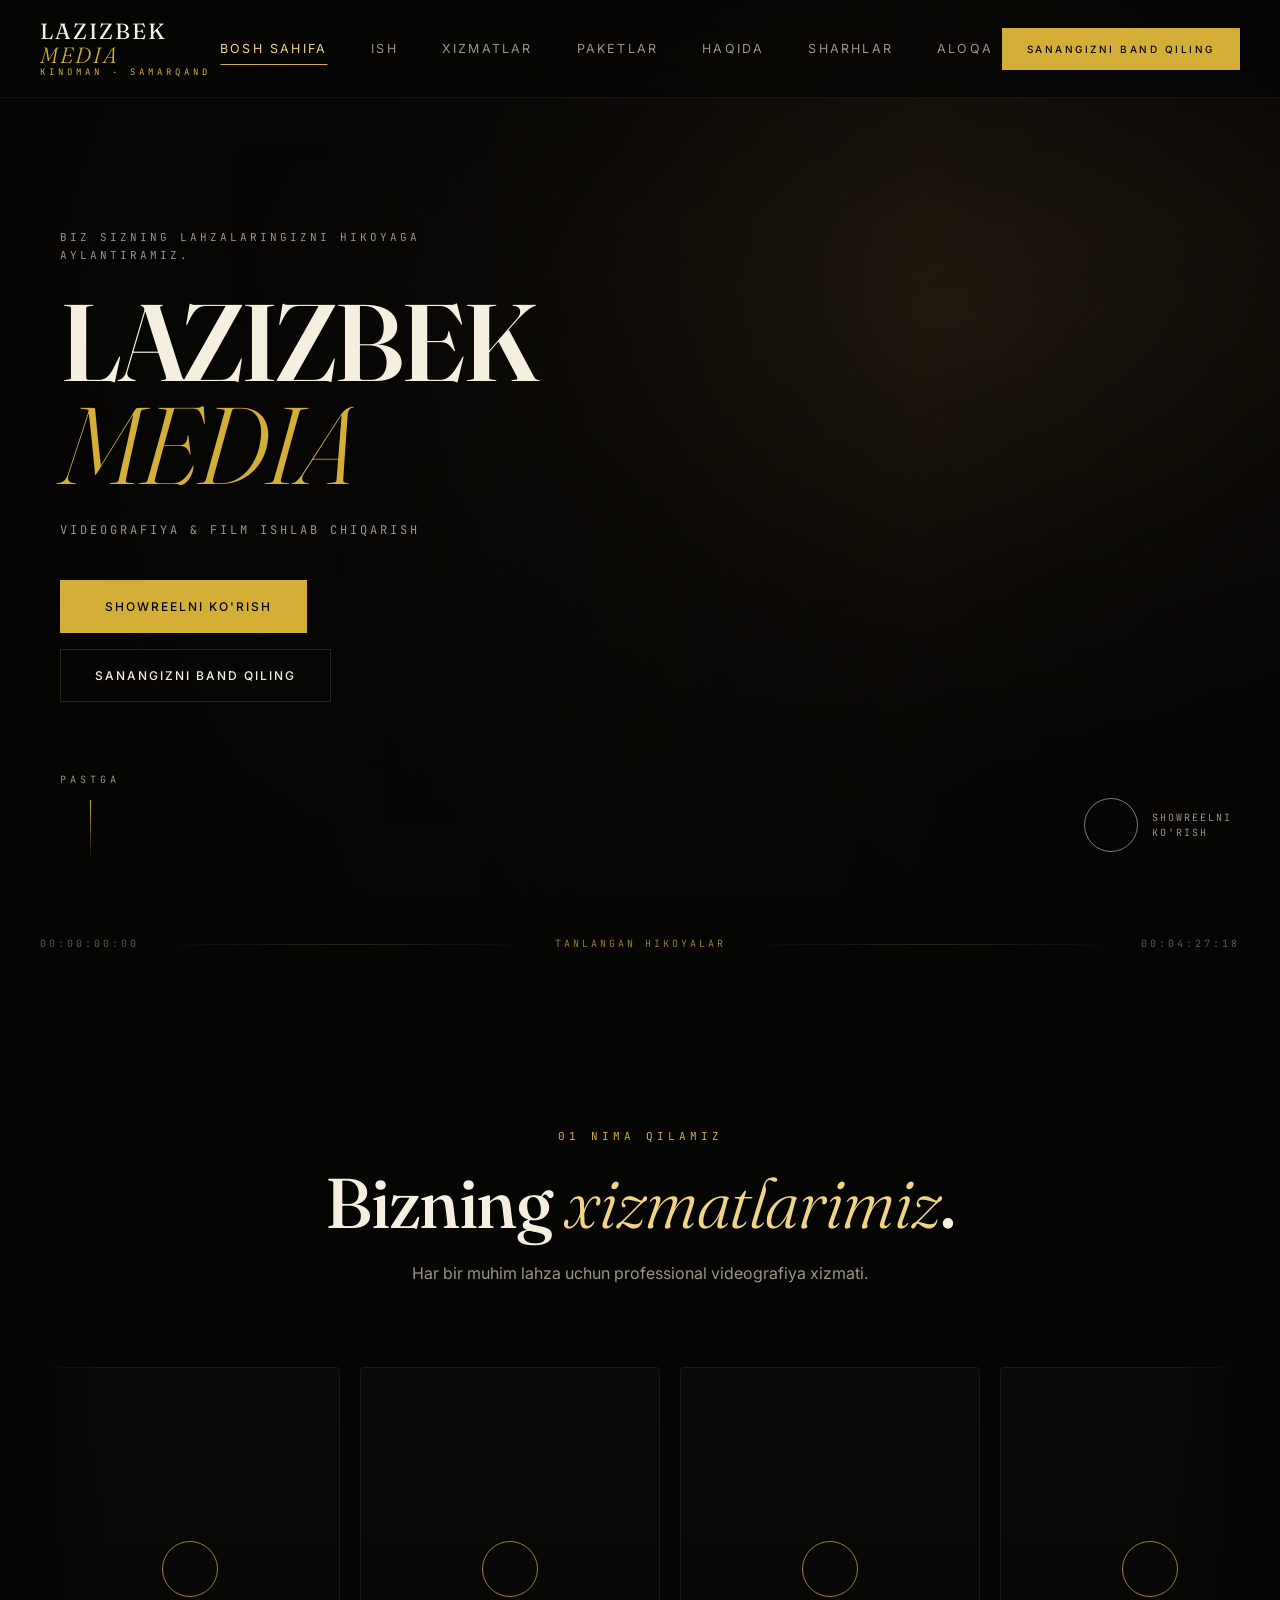
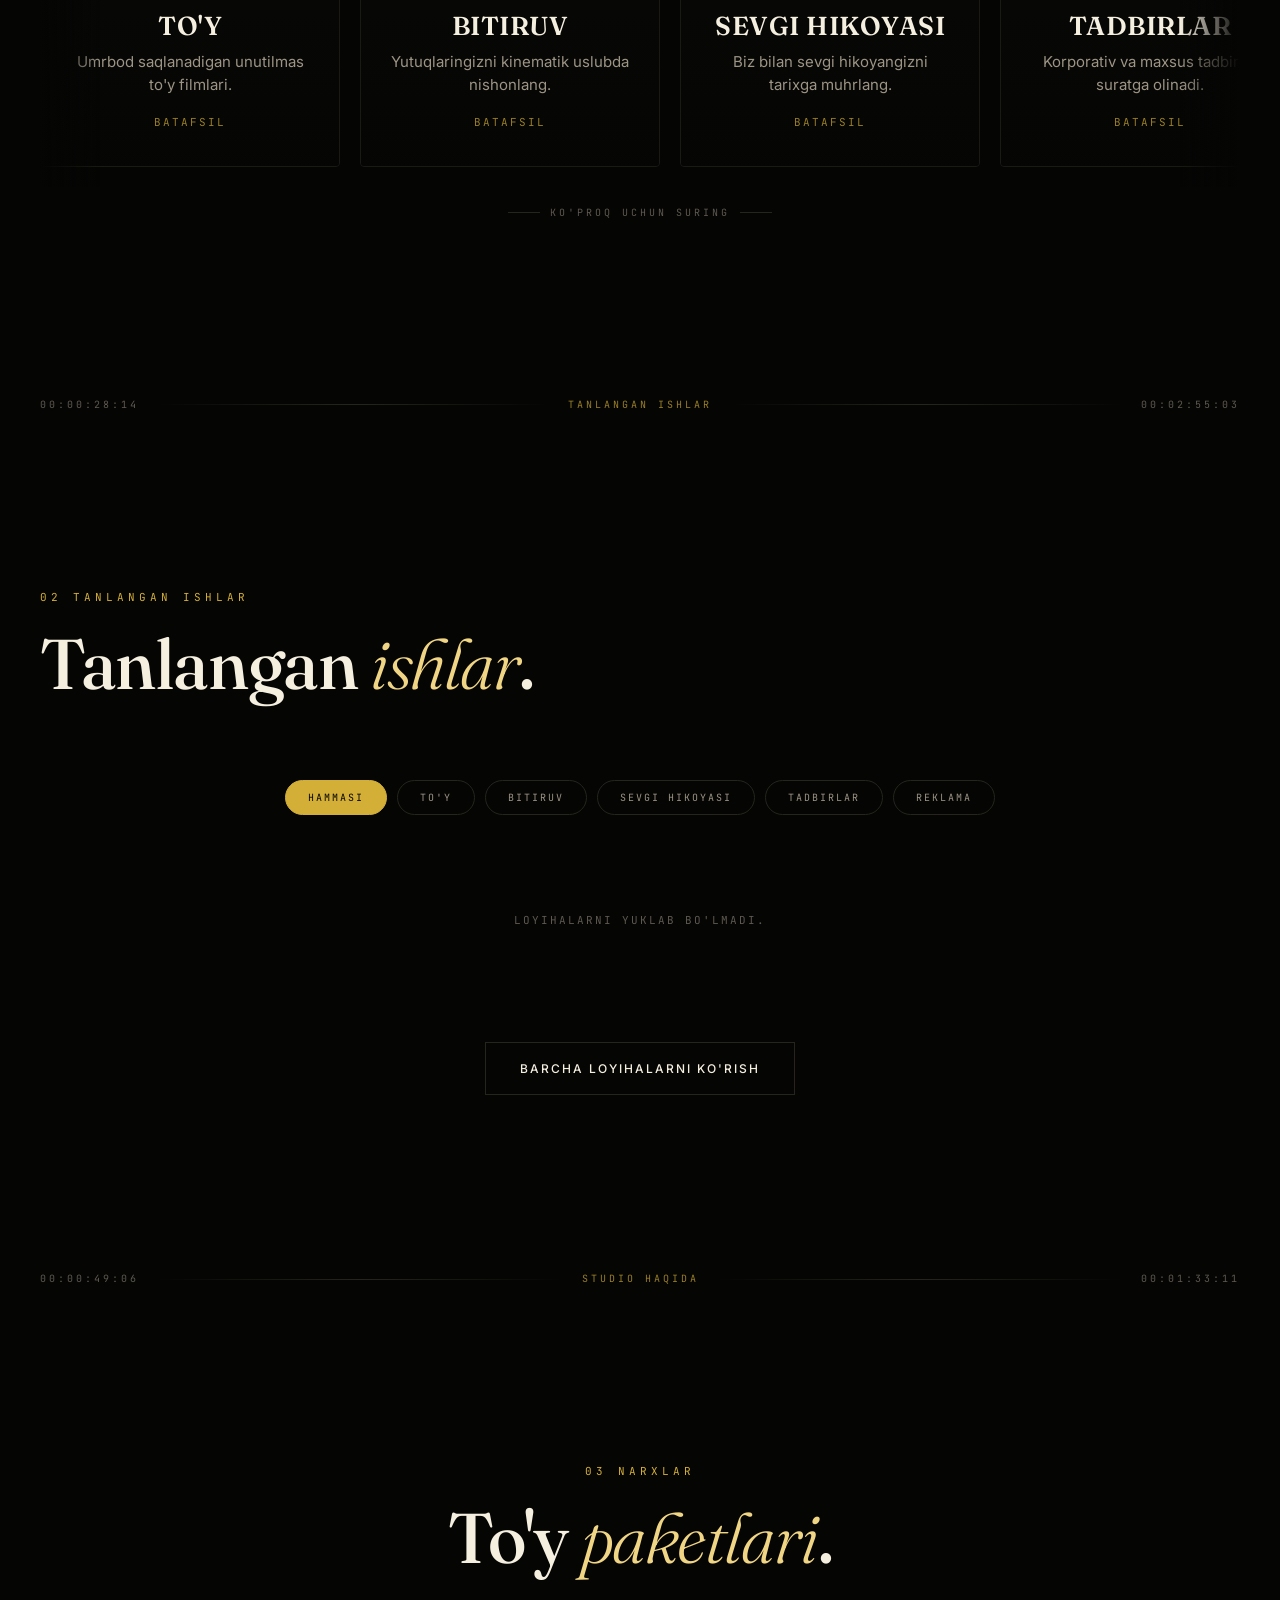
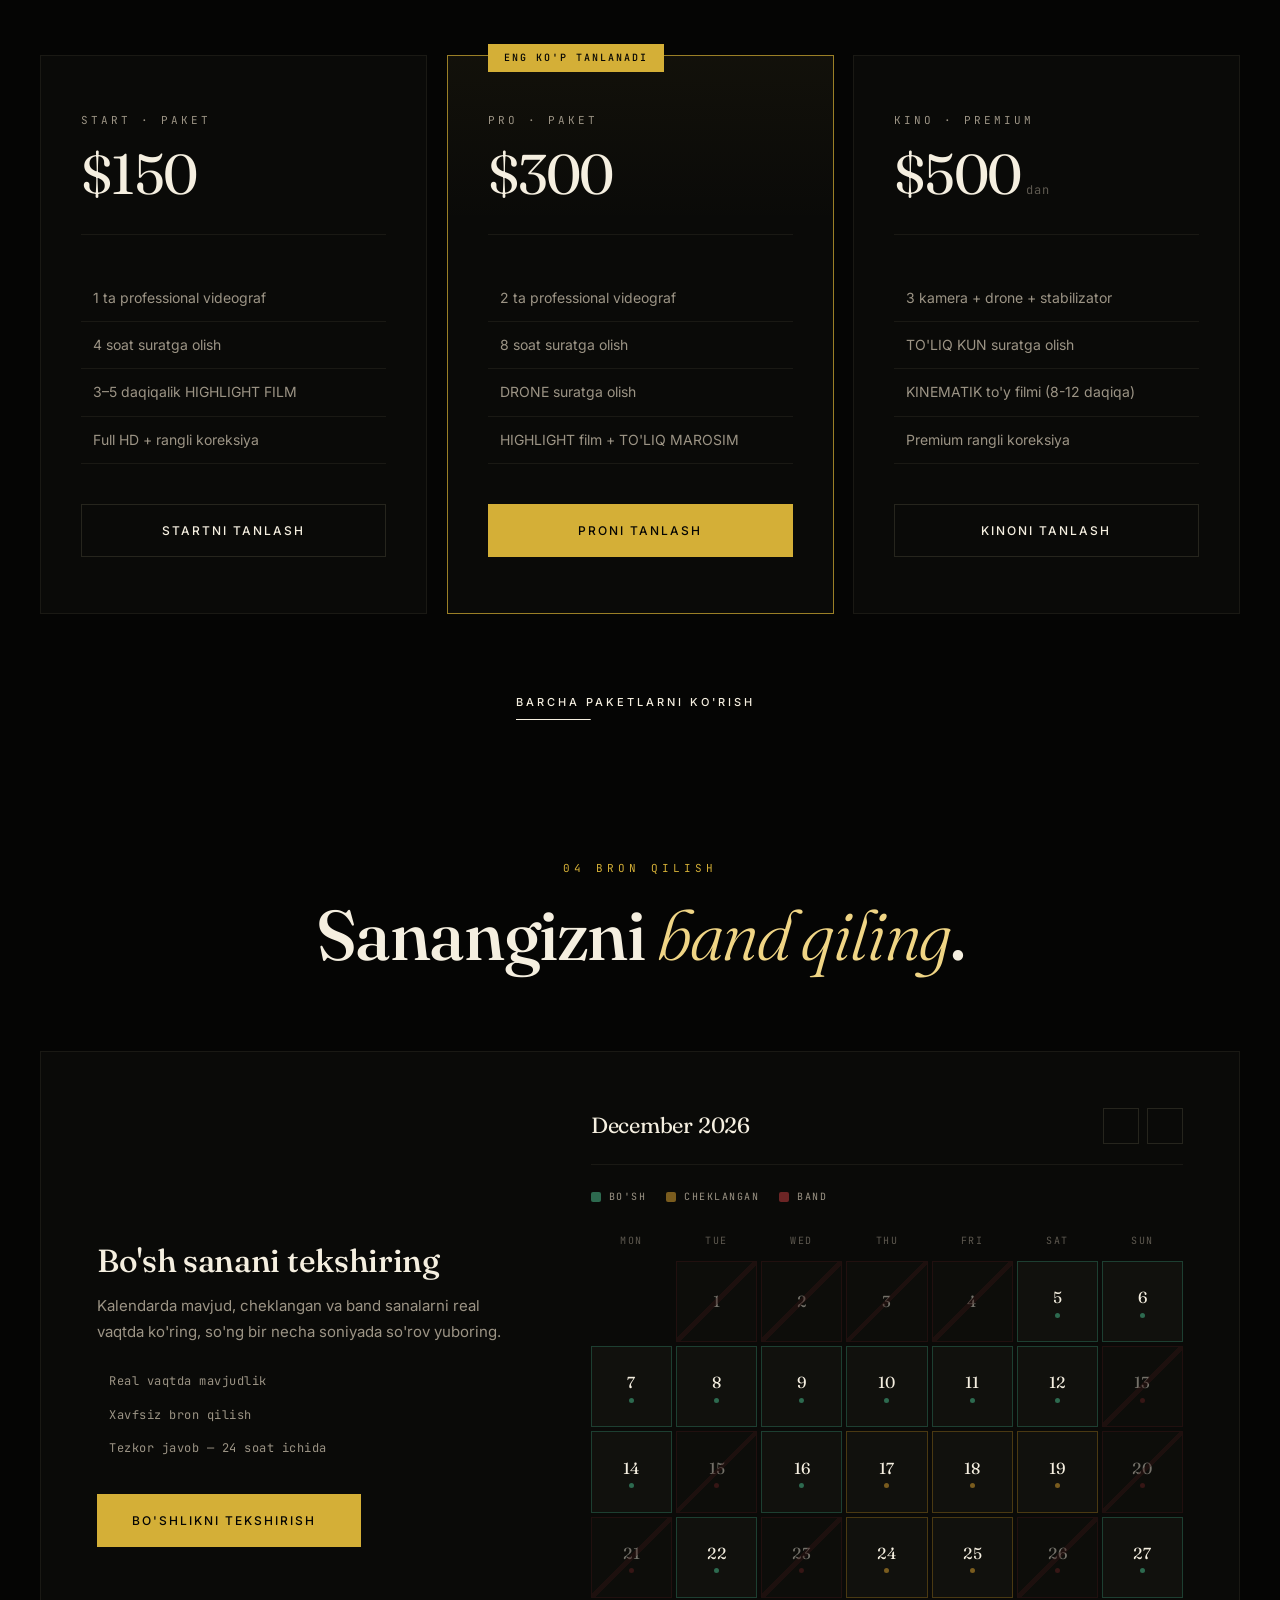
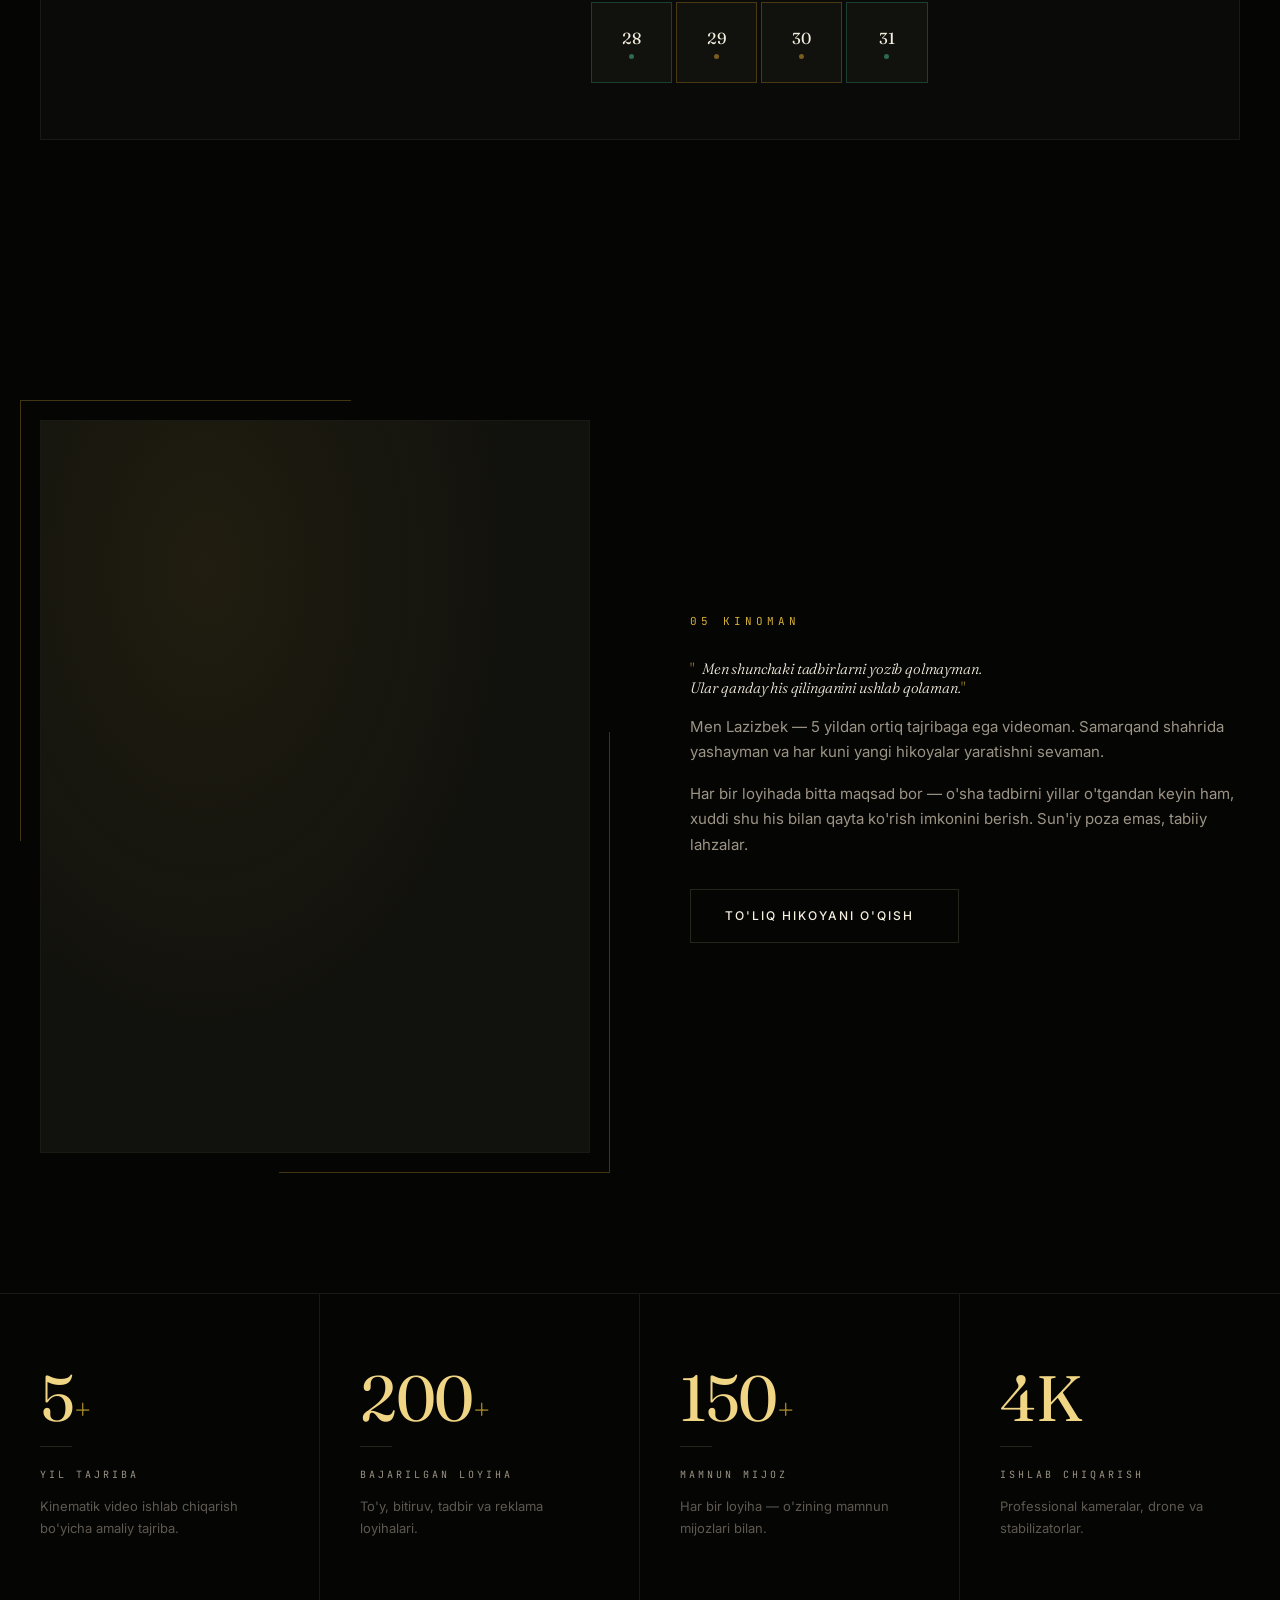
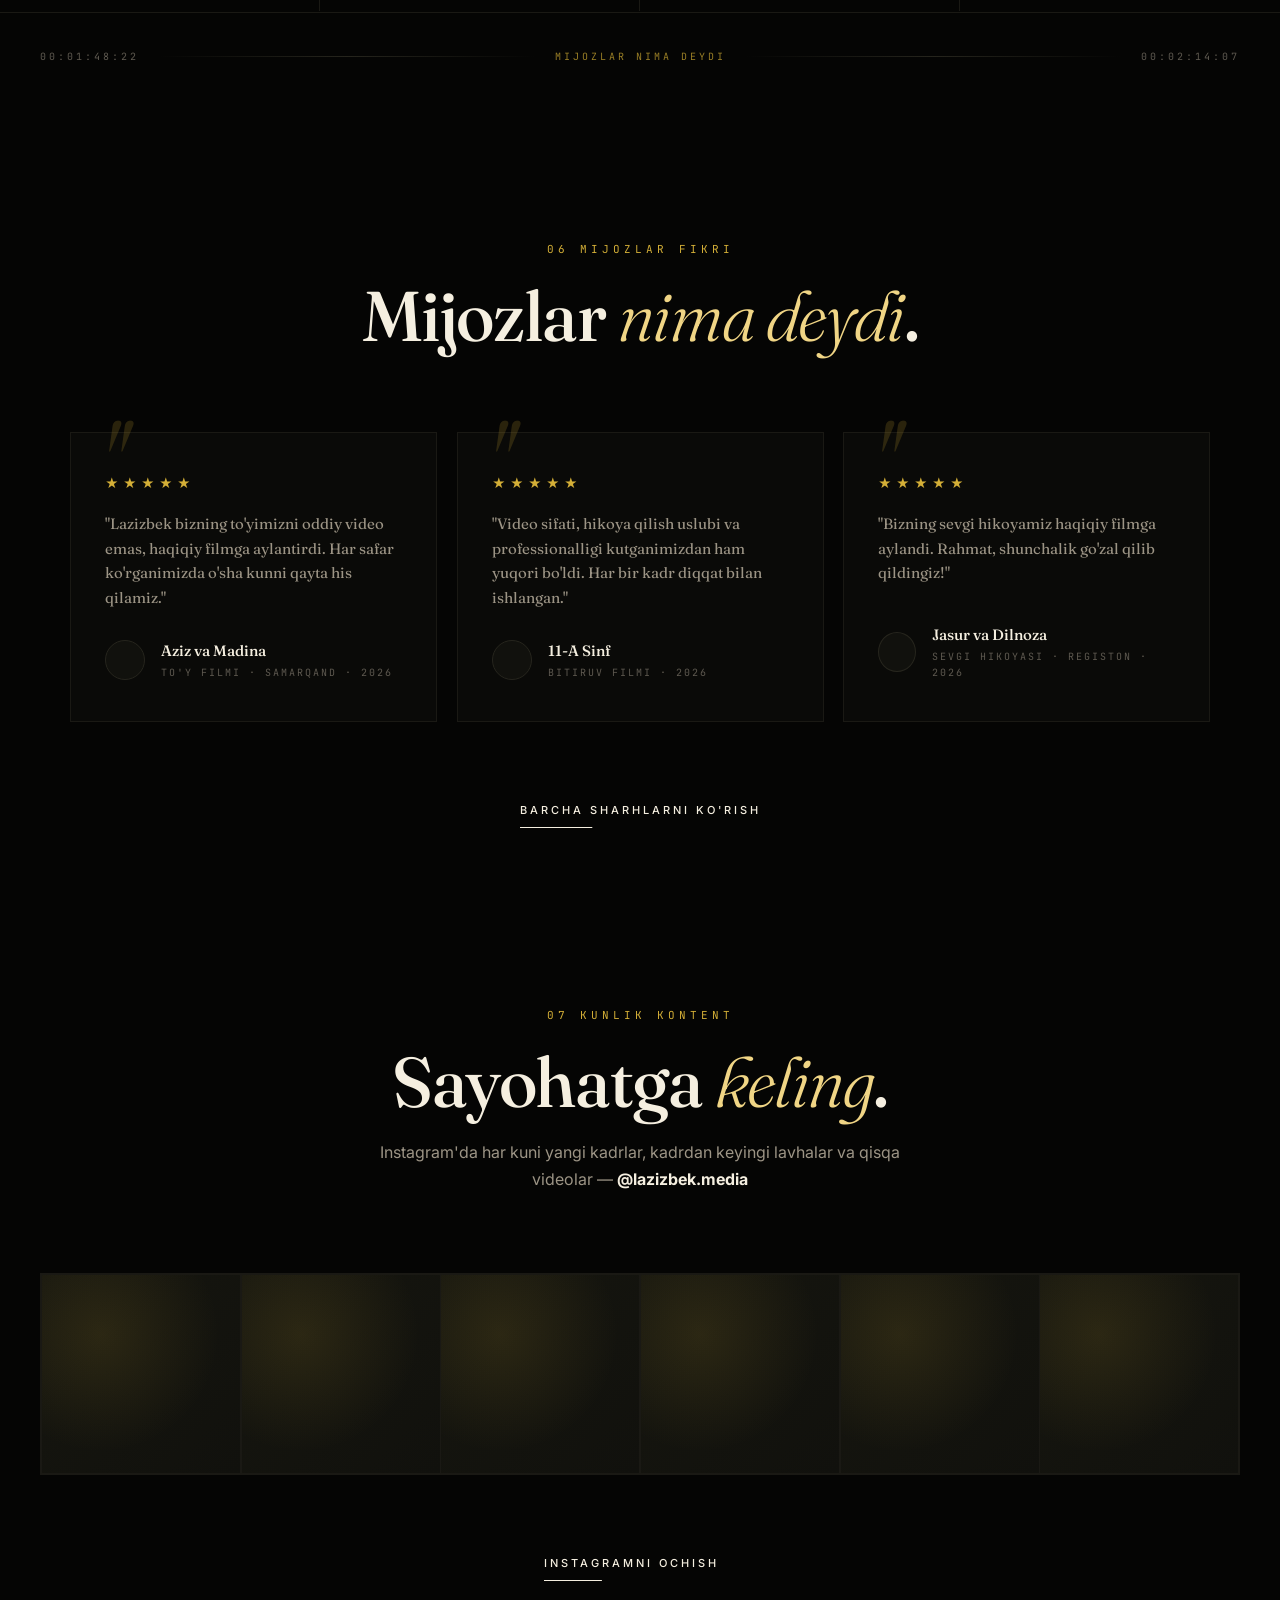
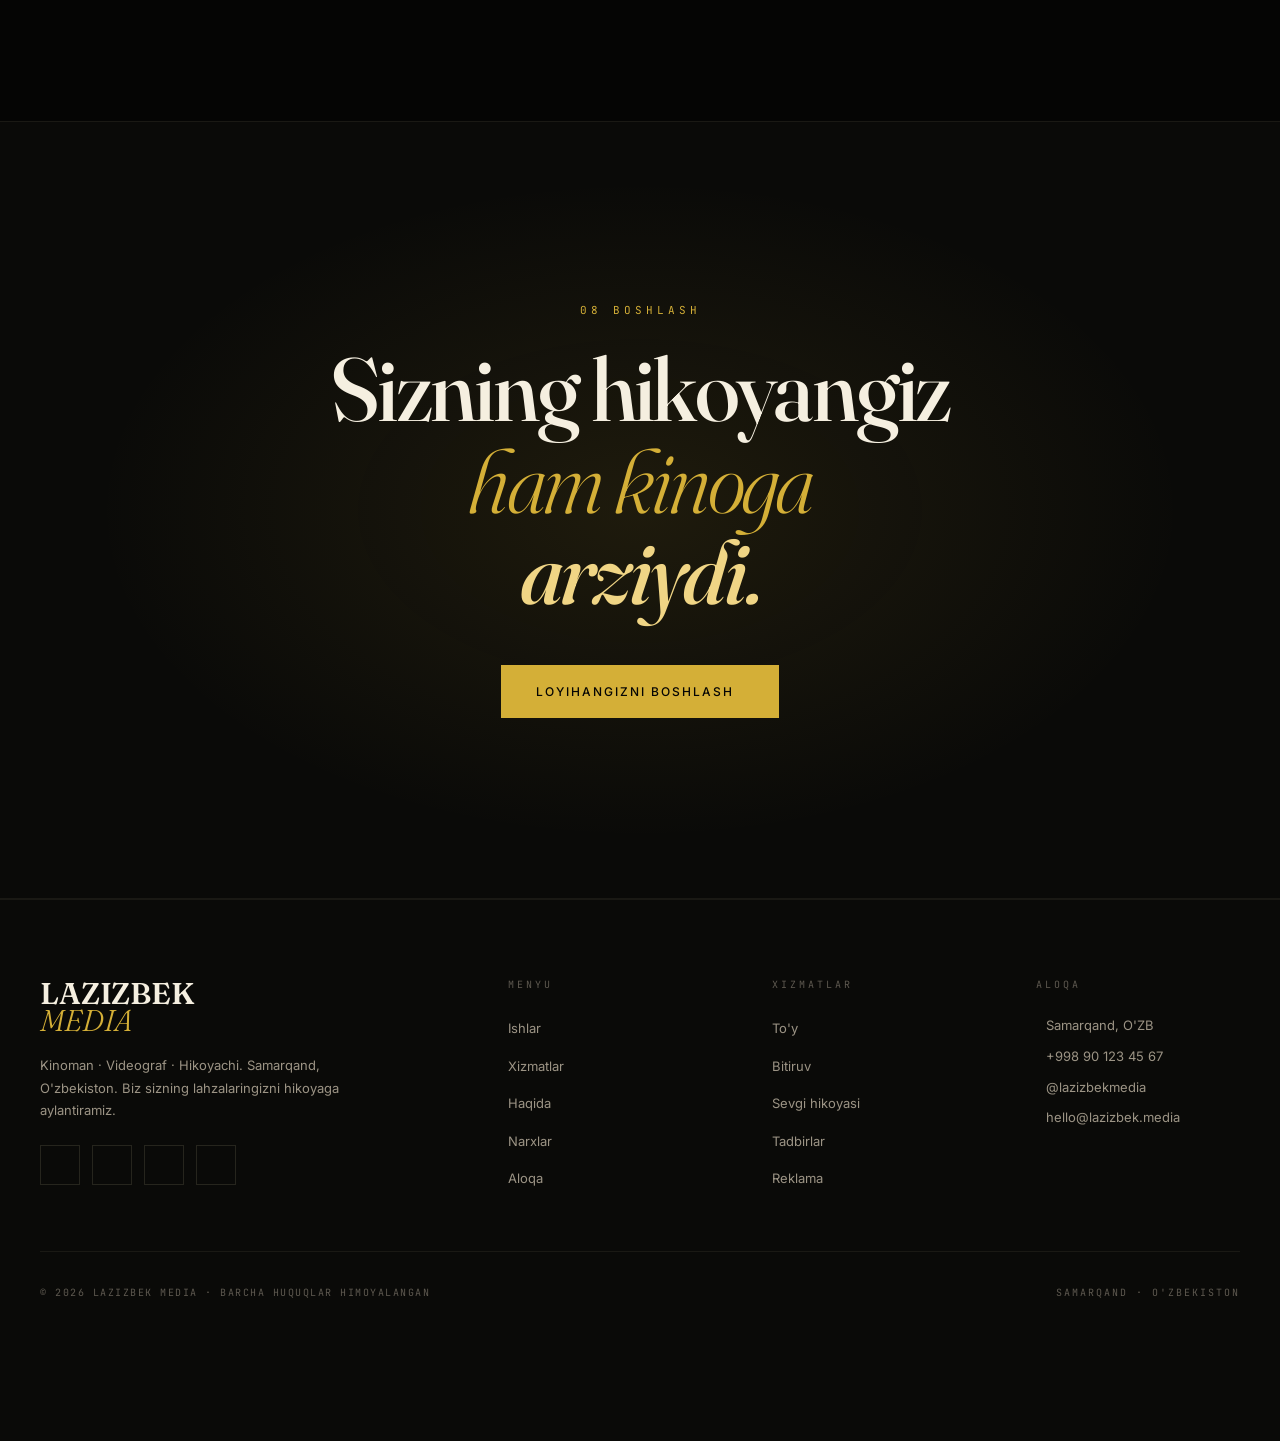
==== commit 4bc5bc26: "Add files via upload" ====
--- a/index.html
+++ b/index.html
@@ -2,7 +2,7 @@
 <html lang="uz">
 <head>
 <meta charset="UTF-8">
-<meta name="viewport" content="width=device-width, initial-scale=1.0">
+<meta name="viewport" content="width=device-width, initial-scale=1.0, viewport-fit=cover">
 <title>Lazizbek Media — Kinoman · Videograf · Hikoyachi</title>
 <meta name="description" content="Lazizbek Media — to'y, bitiruv, sevgi hikoyasi va tadbir videolarini kinematik uslubda suratga olamiz. Samarqand, O'zbekiston.">
 <link rel="stylesheet" href="css/style.css">
@@ -545,20 +545,15 @@
   </div>
 </footer>
 
-<!-- MOBILE BOTTOM NAV -->
+<!-- MOBILE APP TAB BAR -->
 <nav class="mobile-bottom-nav" aria-label="Mobil navigatsiya">
   <div class="mobile-bottom-inner">
-    <button class="mbn-btn" data-link="#works"><i class="ti ti-player-play-filled"></i><span>Ish</span></button>
-    <button class="mbn-btn" data-link="#services"><i class="ti ti-grid-dots"></i><span>Xizmat</span></button>
-    <button class="mbn-btn" data-link="haqida.html"><i class="ti ti-user"></i><span>Haqida</span></button>
-    <button class="mbn-btn" data-link="buyurtma.html"><i class="ti ti-calendar-event"></i><span>Band</span></button>
+    <a href="index.html" class="mbn-btn" data-tab="home"><i class="ti ti-home"></i><span>Bosh</span></a>
+    <a href="index.html#works" class="mbn-btn" data-tab="works"><i class="ti ti-player-play-filled"></i><span>Ish</span></a>
+    <a href="index.html#services" class="mbn-btn" data-tab="services"><i class="ti ti-grid-dots"></i><span>Xizmat</span></a>
+    <a href="buyurtma.html" class="mbn-btn" data-tab="contact"><i class="ti ti-calendar-event"></i><span>Aloqa</span></a>
   </div>
 </nav>
-
-<!-- FLOATING BOOK NOW -->
-<a href="buyurtma.html" class="floating-book" aria-label="Band qilish">
-  <span class="btn btn-gold"><i class="ti ti-calendar-time"></i> BUYURTMA</span>
-</a>
 
 <script src="https://www.gstatic.com/firebasejs/10.12.2/firebase-app-compat.js"></script>
 <script src="https://www.gstatic.com/firebasejs/10.12.2/firebase-firestore-compat.js"></script>
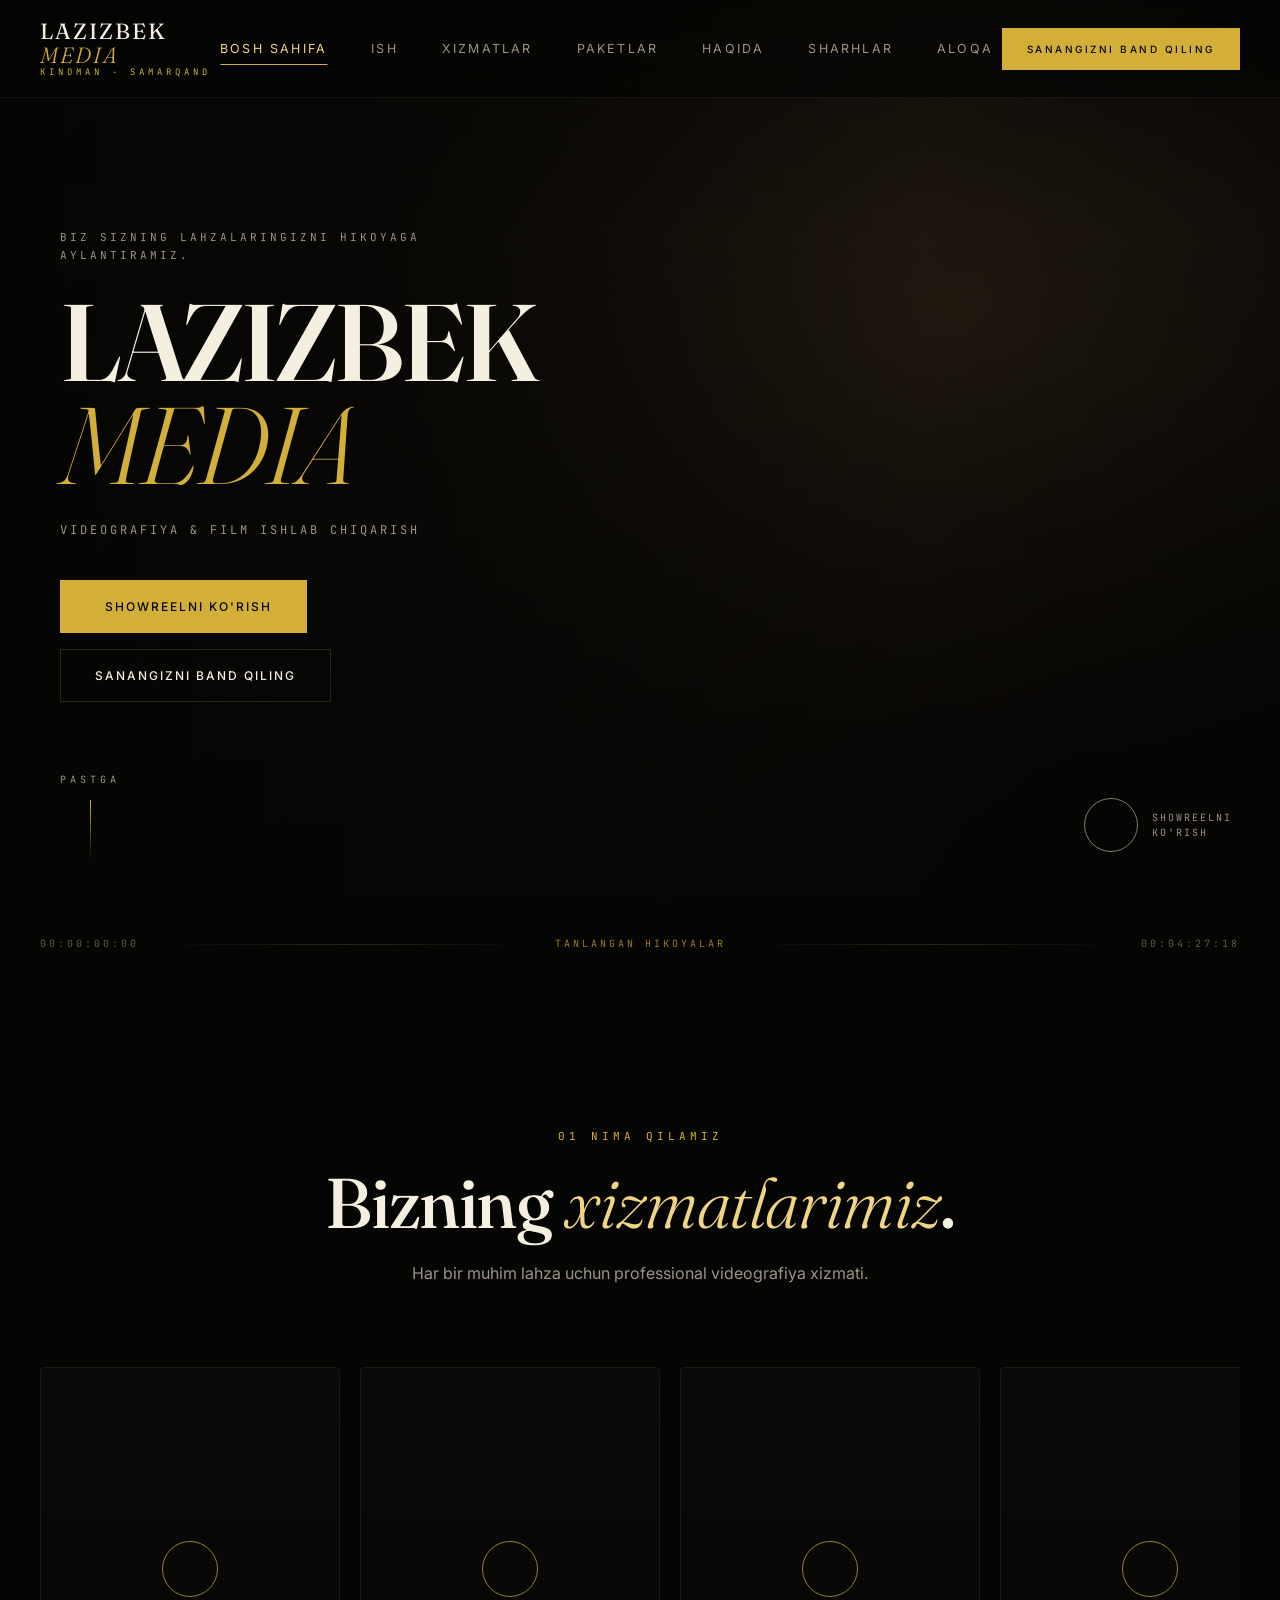
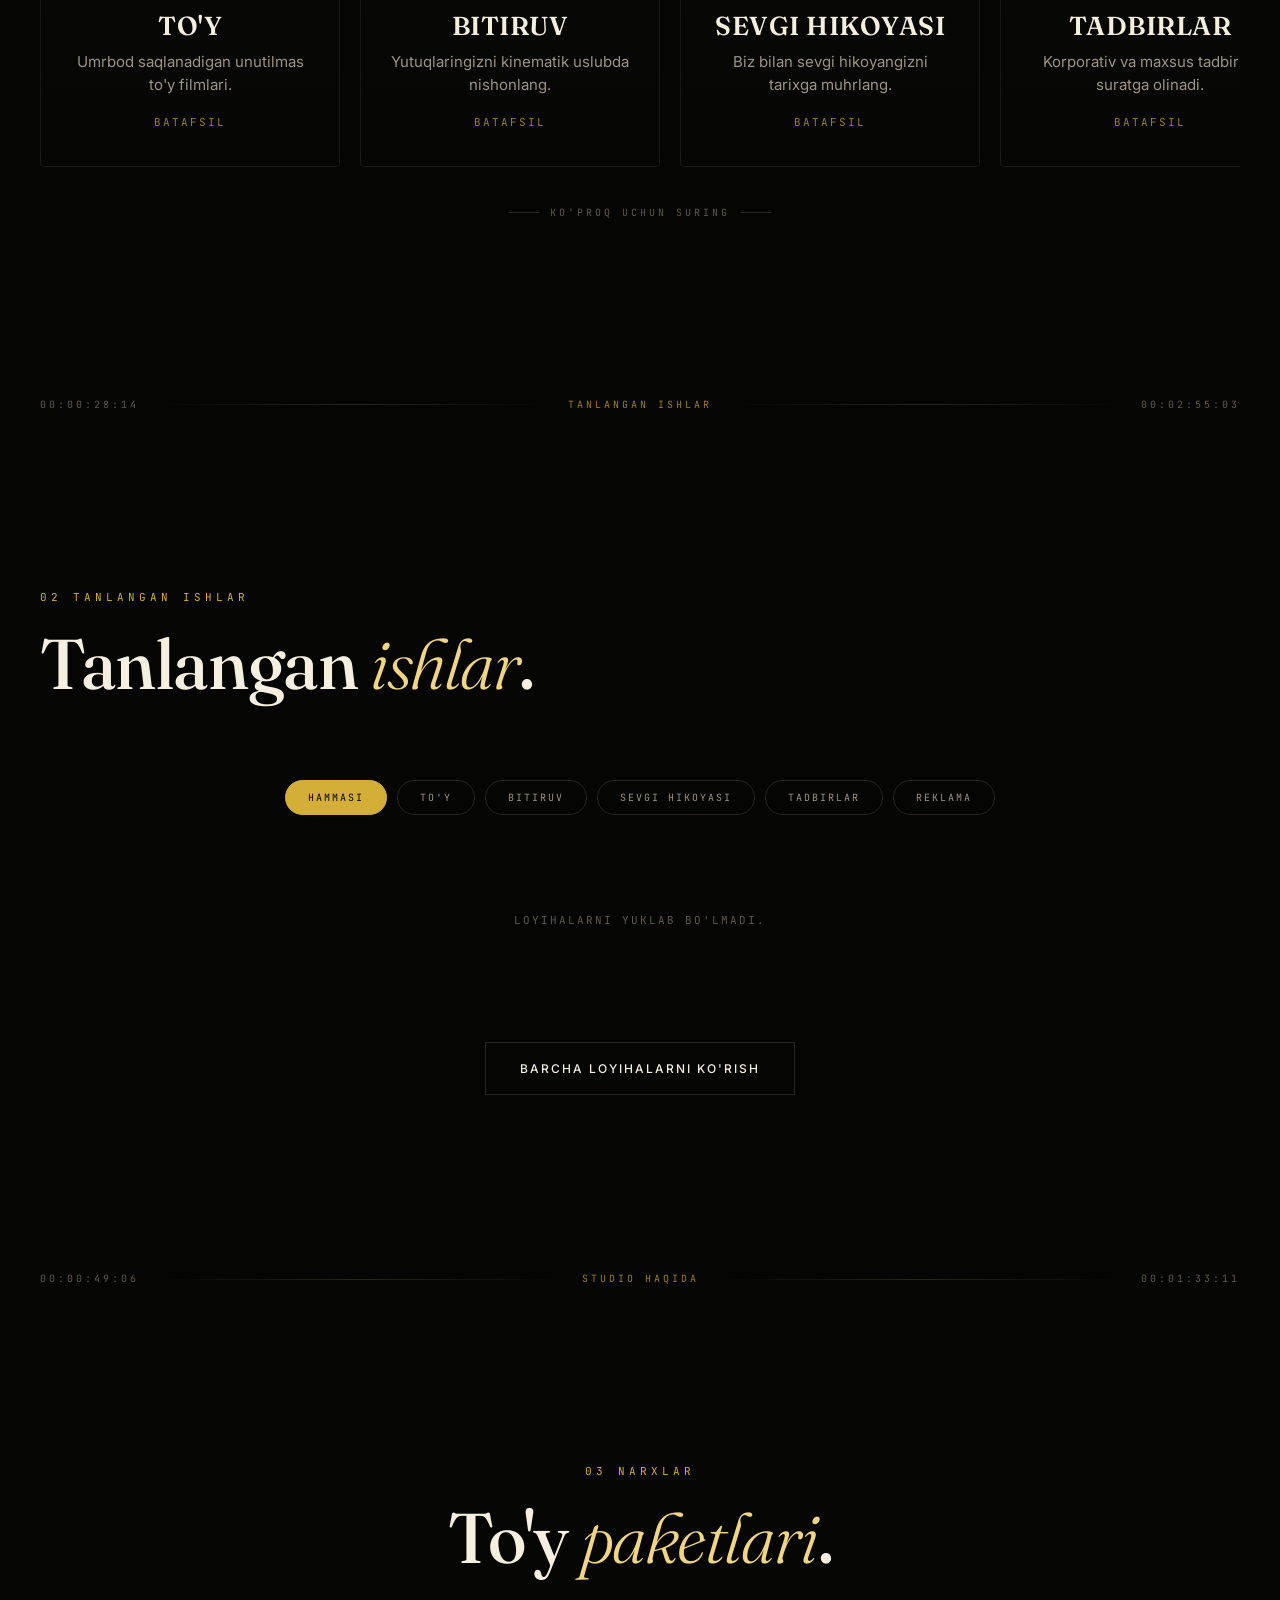
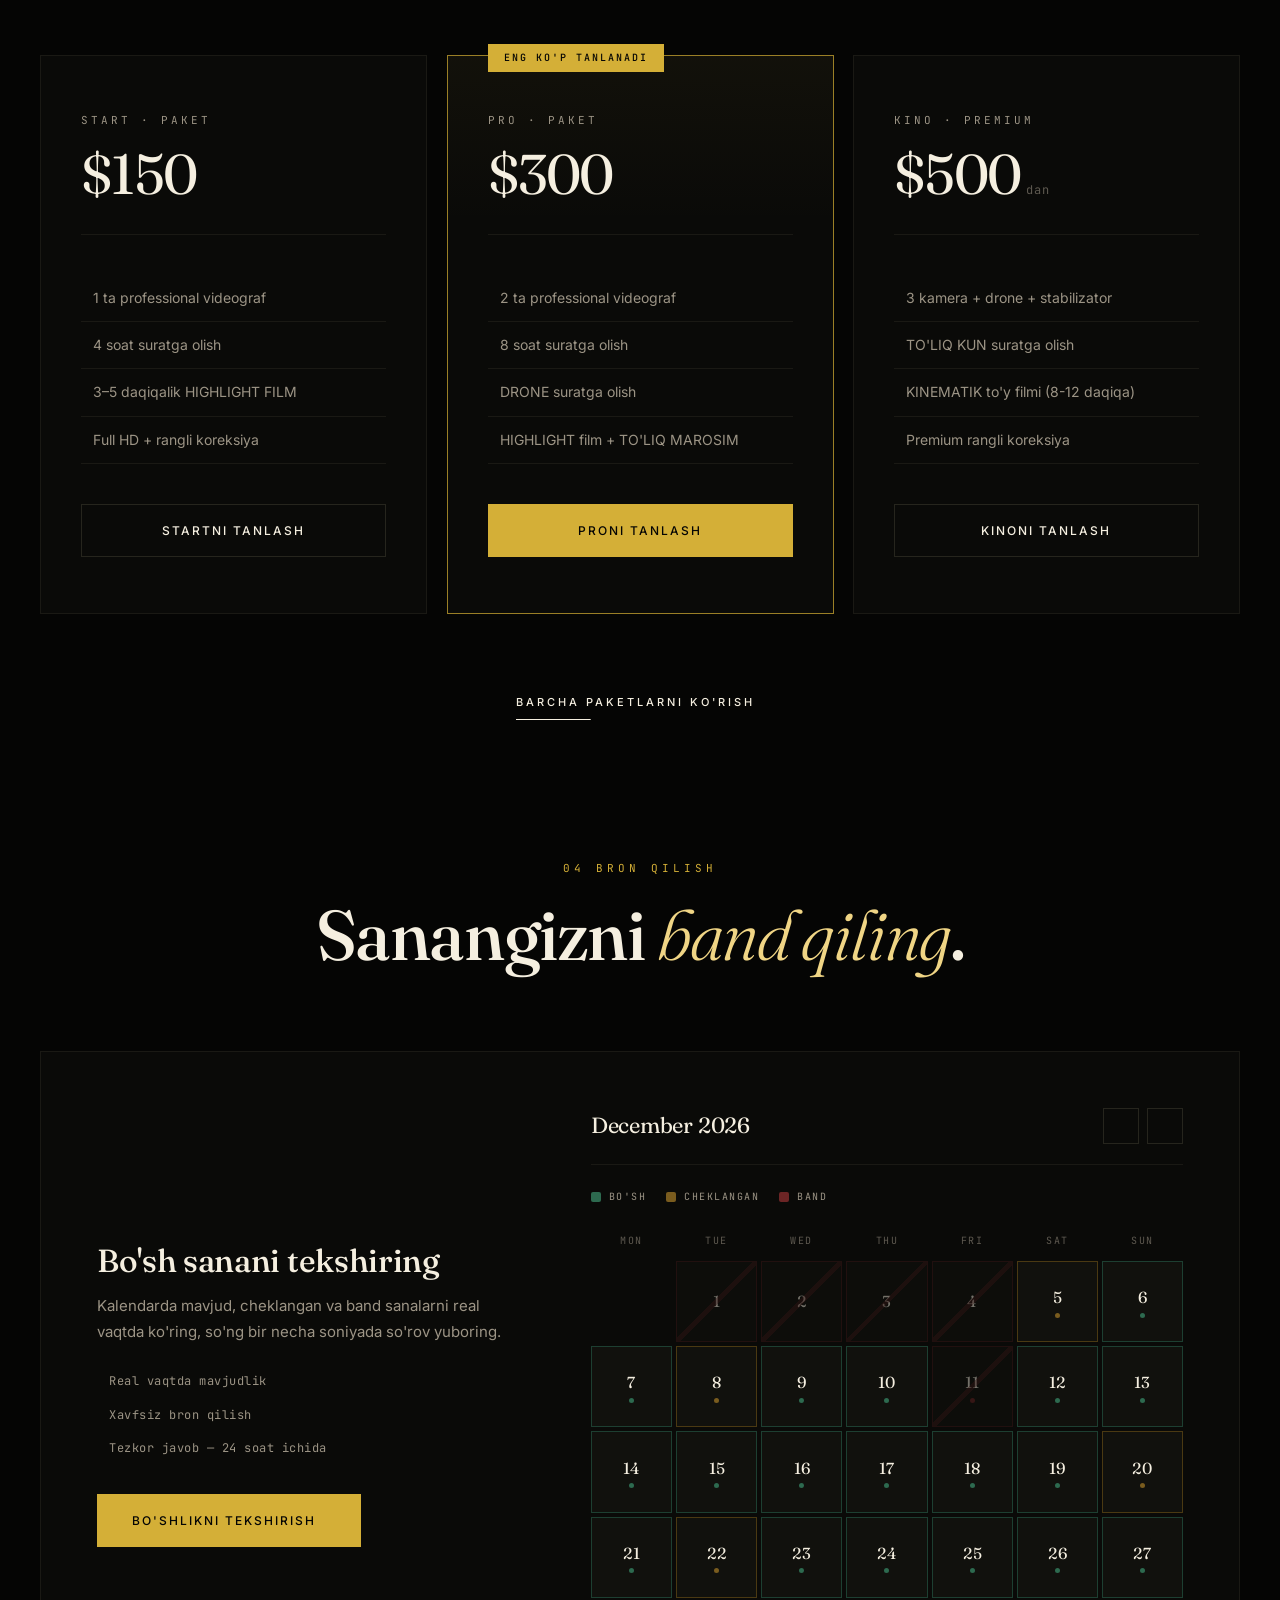
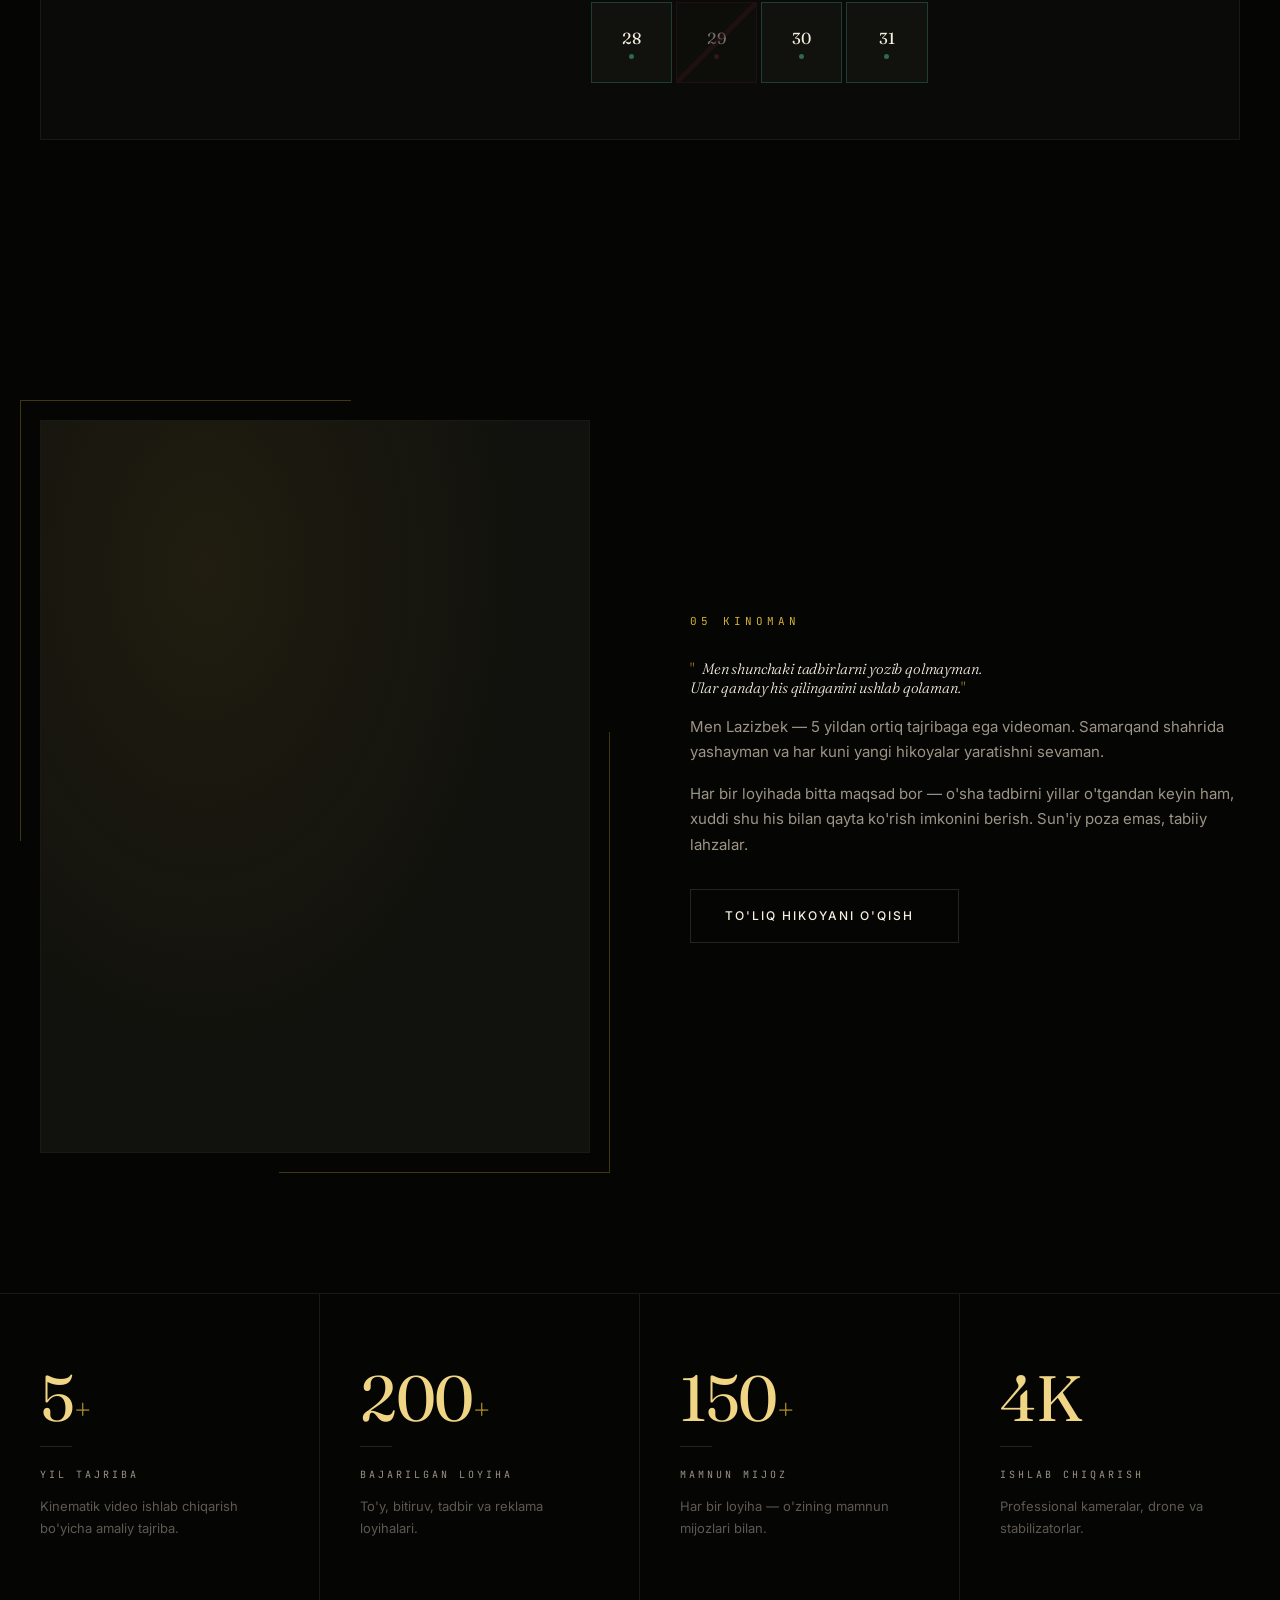
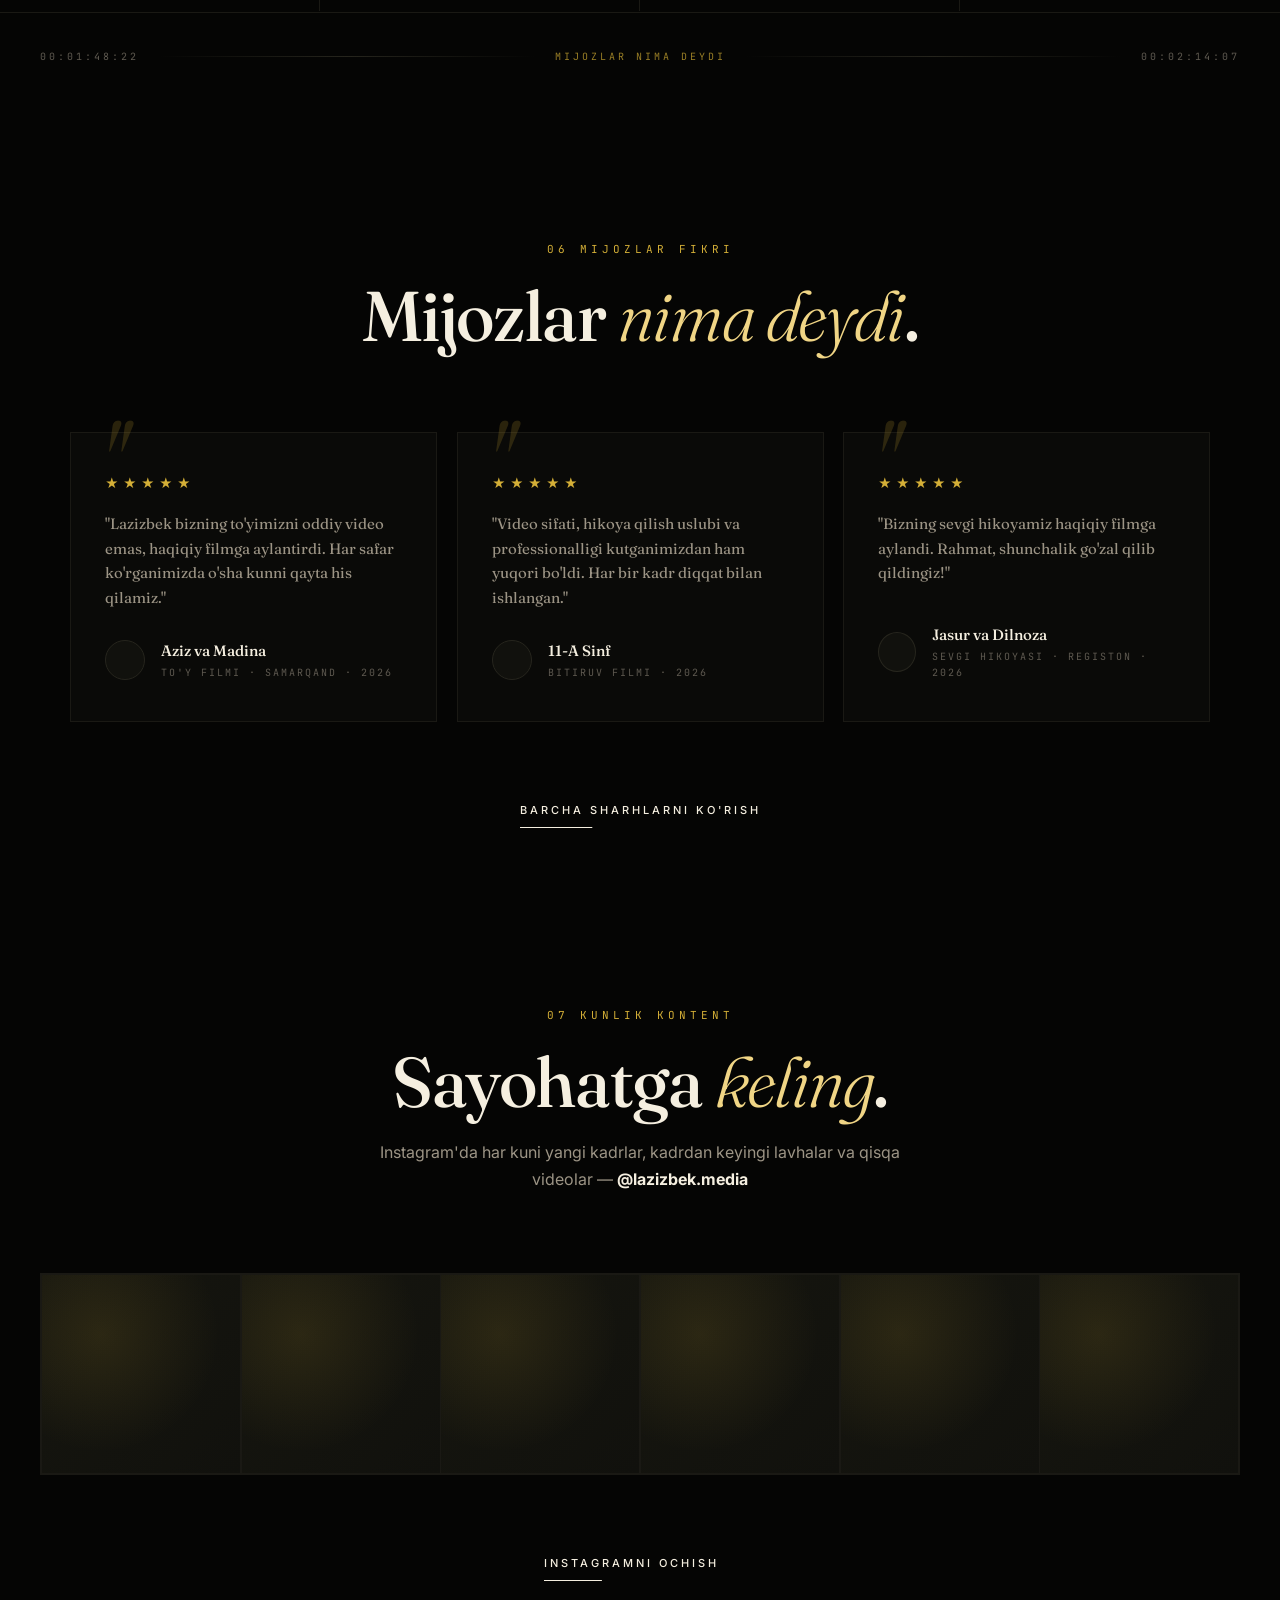
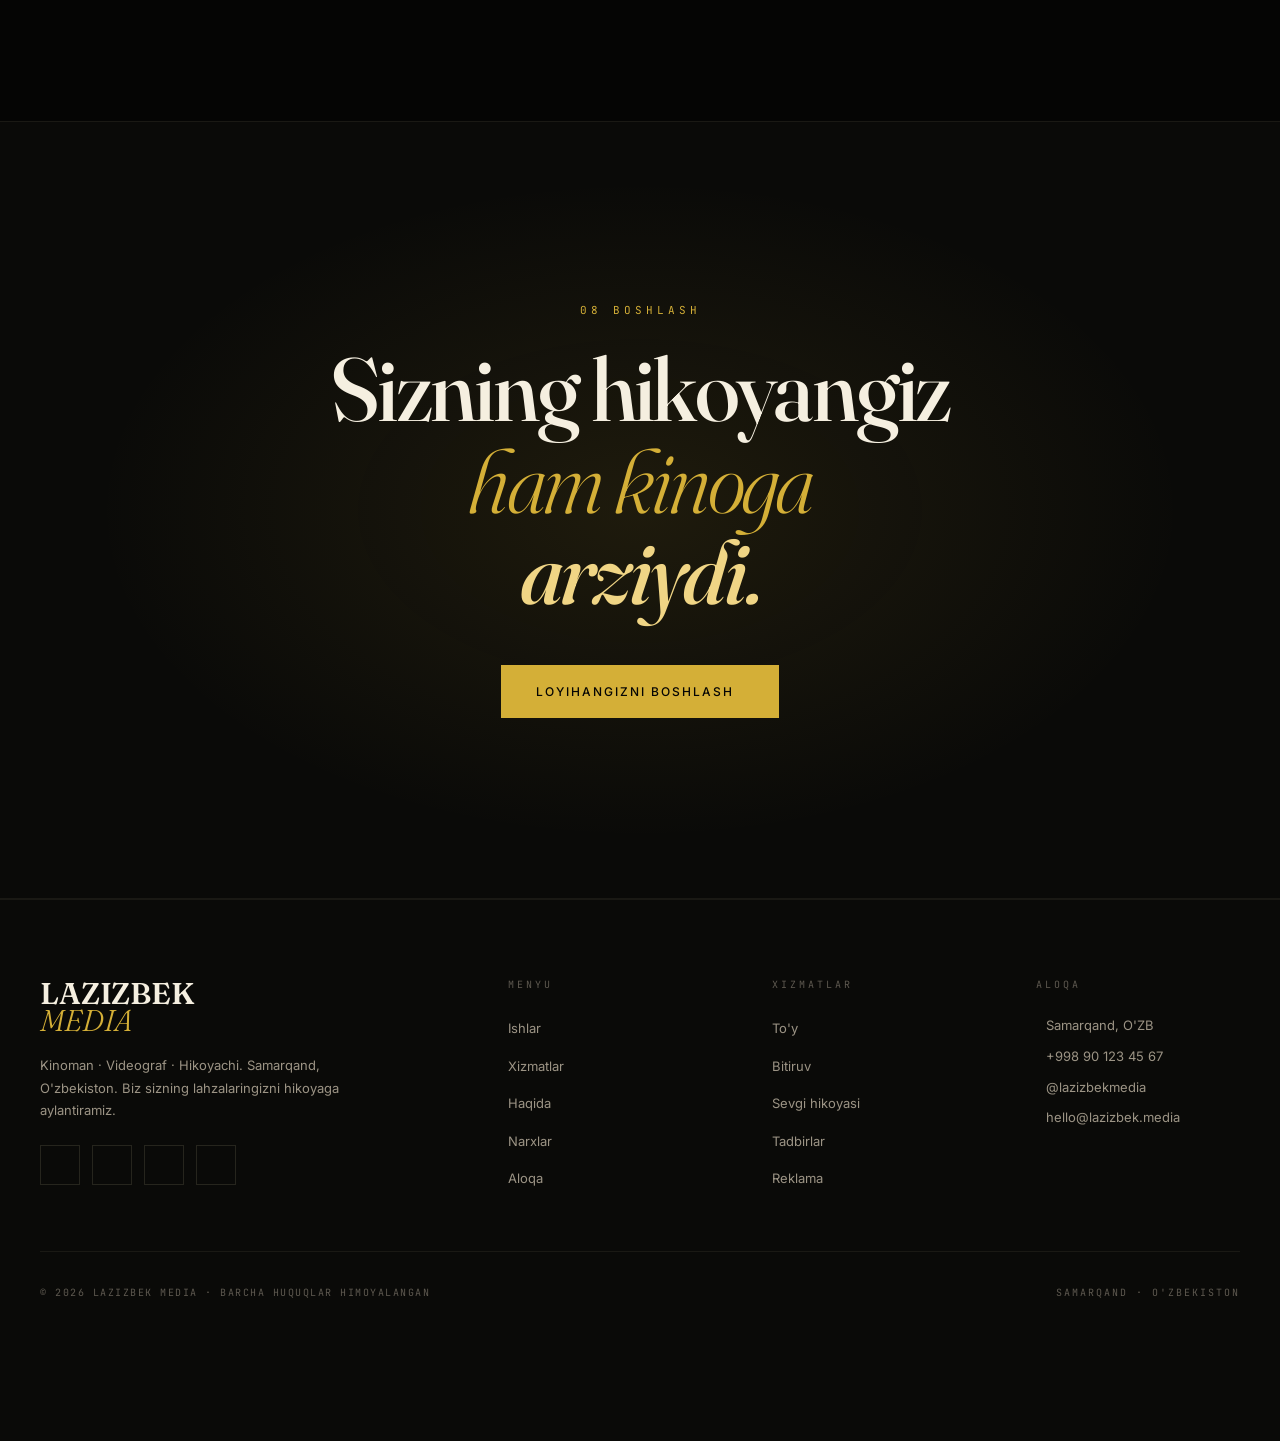
==== commit 485432f6: "Add files via upload" ====
--- a/index.html
+++ b/index.html
@@ -18,18 +18,27 @@
       <small>KINOMAN · SAMARQAND</small>
     </a>
     <div class="nav-links" id="navLinks">
-      <a href="index.html" class="active">BOSH SAHIFA</a>
-      <a href="#works">ISH</a>
-      <a href="#services">XIZMATLAR</a>
-      <a href="narxlar.html">PAKETLAR</a>
-      <a href="haqida.html">HAQIDA</a>
-      <a href="#reviews">SHARHLAR</a>
-      <a href="buyurtma.html">ALOQA</a>
+      <a href="index.html" class="active"><i class="ti ti-home"></i><span>Bosh sahifa</span></a>
+      <a href="#works"><i class="ti ti-player-play-filled"></i><span>Ish</span></a>
+      <a href="#services"><i class="ti ti-grid-dots"></i><span>Xizmatlar</span></a>
+      <a href="narxlar.html"><i class="ti ti-tag"></i><span>Paketlar</span></a>
+      <a href="haqida.html"><i class="ti ti-user"></i><span>Haqida</span></a>
+      <a href="#reviews"><i class="ti ti-star"></i><span>Sharhlar</span></a>
+      <a href="buyurtma.html"><i class="ti ti-phone"></i><span>Aloqa</span></a>
+      <div class="nav-links-footer">
+        <a href="buyurtma.html" class="btn btn-gold nav-links-cta">SANANGIZNI BAND QILING</a>
+        <div class="nav-links-social">
+          <a href="#" aria-label="Instagram"><i class="ti ti-brand-instagram"></i></a>
+          <a href="#" aria-label="Telegram"><i class="ti ti-brand-telegram"></i></a>
+          <a href="#" aria-label="YouTube"><i class="ti ti-brand-youtube"></i></a>
+        </div>
+      </div>
     </div>
     <a href="buyurtma.html" class="btn btn-gold nav-cta">SANANGIZNI BAND QILING</a>
     <button class="nav-toggle" id="navToggle" aria-label="Menyu"><i class="ti ti-menu-2"></i></button>
   </div>
 </nav>
+<div class="nav-backdrop" id="navBackdrop"></div>
 
 <!-- HERO — PHOTO BACKGROUND, LEFT-ALIGNED -->
 <section class="hero-photo" id="heroPhoto">
--- a/css/style.css
+++ b/css/style.css
@@ -166,9 +166,17 @@
   background:rgba(5,5,4,0.92);
   border-bottom-color:var(--line-soft);
 }
+@media(max-width:900px){
+  .nav.menu-open{
+    background:#050504;
+    backdrop-filter:none;
+    -webkit-backdrop-filter:none;
+  }
+}
 .nav-inner{
   max-width:var(--maxw);margin:0 auto;padding:20px 40px;
   display:flex;align-items:center;justify-content:space-between;
+  position:relative;z-index:2;
 }
 @media(max-width:768px){.nav-inner{padding:18px 20px;}}
 
@@ -199,6 +207,8 @@
 .logo-big .word-2{display:block;font-size:46px;color:var(--gold);font-style:italic;font-weight:300;}
 
 .nav-links{display:flex;gap:44px;align-items:center;}
+.nav-links a i{display:none;}
+.nav-links-footer{display:none;}
 .nav-links a{
   font-size:12.5px;
   letter-spacing:2.2px;
@@ -230,21 +240,73 @@
 .nav-toggle{display:none;background:none;border:none;color:var(--ivory);font-size:26px;cursor:pointer;}
 
 @media(max-width:900px){
+  .nav-backdrop{
+    display:block;
+    position:fixed;inset:0;
+    z-index:999;
+    background:rgba(2,2,1,0.7);
+    opacity:0;
+    pointer-events:none;
+    transition:opacity .4s var(--ease);
+  }
+  .nav-backdrop.open{opacity:1;pointer-events:auto;}
+
   .nav-links{
-    position:fixed;top:68px;left:0;right:0;bottom:0;
-    background:var(--obsidian);
+    position:fixed;top:0;right:0;bottom:0;left:auto;
+    width:min(340px,84vw);
+    z-index:3;
+    background:#050504;
+    background-color:#050504;
     flex-direction:column;
-    justify-content:center;
-    padding:40px 32px;
-    gap:32px;
+    align-items:stretch;
+    justify-content:flex-start;
+    padding:104px 0 28px;
+    gap:0;
     font-size:18px;
-    transform:translateY(-110%);
-    transition:transform .5s var(--ease);
-    border-top:1px solid var(--line-soft);
+    overflow-y:auto;
+    -webkit-overflow-scrolling:touch;
+    transform:translateX(110%);
+    transition:transform .45s var(--ease);
+    border-left:1px solid var(--line-soft);
+    box-shadow:-30px 0 60px -20px rgba(0,0,0,0.55);
   }
-  .nav-links a{font-size:18px;letter-spacing:3px;}
-  .nav-links.open{transform:translateY(0);}
-  .nav-toggle{display:block;}
+  .nav-links.open{transform:translateX(0);}
+
+  .nav-links a{
+    display:flex;
+    align-items:center;
+    gap:16px;
+    padding:17px 30px;
+    font-size:14px;
+    letter-spacing:2.5px;
+    color:var(--stone);
+    border-bottom:1px solid var(--line-soft);
+    transition:color .3s var(--ease), background .3s var(--ease);
+  }
+  .nav-links a i{
+    display:inline-flex;
+    font-size:17px;
+    width:20px;
+    color:var(--gold-dim);
+    transition:color .3s var(--ease);
+  }
+  .nav-links a:active{background:var(--obsidian-elevated);}
+  .nav-links a.active{color:var(--gold-light);background:rgba(212,175,55,0.07);}
+  .nav-links a.active i{color:var(--gold);}
+
+  .nav-links-footer{
+    display:flex;
+    flex-direction:column;
+    gap:22px;
+    padding:26px 30px 0;
+    margin-top:auto;
+  }
+  .nav-links-cta{width:100%;justify-content:center;font-size:12px;padding:15px 20px;}
+  .nav-links-social{display:flex;gap:20px;justify-content:center;}
+  .nav-links-social a{color:var(--stone);font-size:18px;transition:color .3s var(--ease);}
+  .nav-links-social a:hover{color:var(--gold-light);}
+
+  .nav-toggle{display:block;position:relative;z-index:4;}
   .nav-cta{display:none;}
 }
 
@@ -286,6 +348,9 @@
   min-width:177.78vh; /* 16:9 */
   transform:translate(-50%,-50%);
 }
+@media(max-width:768px){
+  .hero-video-embed{display:none;}
+}
 .hero-photo-overlay{
   position:absolute;inset:0;
   z-index:2;
@@ -524,25 +589,19 @@
 
 /* ---------- SERVICES (photo cards) ---------- */
 .services-scroll-wrap{position:relative;}
-.services-scroll-wrap::before,
-.services-scroll-wrap::after{
-  content:'';
-  position:absolute;top:0;bottom:0;
-  width:60px;z-index:5;
-  pointer-events:none;
-}
-.services-scroll-wrap::before{
-  left:0;
-  background:linear-gradient(90deg, var(--obsidian) 0%, transparent 100%);
-}
-.services-scroll-wrap::after{
-  right:0;
-  background:linear-gradient(270deg, var(--obsidian) 0%, transparent 100%);
-}
-@media(max-width:600px){.services-scroll-wrap::before,.services-scroll-wrap::after{width:28px;}}
 
 .services-grid{
-  display:flex;
+  display:grid;
+  grid-template-columns:repeat(4,1fr);
+  gap:20px;
+}
+@media(max-width:1024px){.services-grid{grid-template-columns:repeat(2,1fr);}}
+@media(max-width:600px){.services-grid{grid-template-columns:1fr;gap:14px;}}
+
+/* Home page filmstrip: horizontal scroll, scoped to #servicesGrid only */
+#servicesGrid{
+  display:flex;
+  grid-template-columns:none;
   gap:20px;
   overflow-x:auto;
   scroll-snap-type:x mandatory;
@@ -551,7 +610,9 @@
   -webkit-overflow-scrolling:touch;
   scrollbar-width:none;
 }
-.services-grid::-webkit-scrollbar{display:none;}
+#servicesGrid::-webkit-scrollbar{display:none;}
+@media(max-width:600px){#servicesGrid{gap:14px;}}
+
 .service-card{
   position:relative;
   aspect-ratio:3/4;
@@ -562,13 +623,14 @@
   background:var(--obsidian-2);
   display:block;
   transition:border-color .4s var(--ease);
+}
+.service-card:hover{border-color:var(--gold-dim);}
+#servicesGrid .service-card{
   flex:0 0 auto;
   width:min(78vw,300px);
   scroll-snap-align:start;
 }
-.service-card:hover{border-color:var(--gold-dim);}
-@media(min-width:1024px){.service-card{width:300px;}}
-@media(max-width:600px){.services-grid{gap:14px;}}
+@media(min-width:1024px){#servicesGrid .service-card{width:300px;}}
 
 .services-scroll-hint{
   display:flex;align-items:center;justify-content:center;gap:10px;
@@ -671,7 +733,20 @@
   flex-wrap:wrap;
   margin-bottom:56px;
 }
-@media(max-width:768px){.filter-bar{gap:6px;margin-bottom:36px;}}
+@media(max-width:768px){
+  .filter-bar{
+    gap:8px;
+    margin-bottom:36px;
+    flex-wrap:nowrap;
+    overflow-x:auto;
+    -webkit-overflow-scrolling:touch;
+    scrollbar-width:none;
+    padding-bottom:4px;
+    justify-content:flex-start !important;
+  }
+  .filter-bar::-webkit-scrollbar{display:none;}
+  .filter-btn{flex:0 0 auto;white-space:nowrap;}
+}
 .filter-bar-centered{justify-content:center;}
 .filter-btn{
   padding:10px 22px;
@@ -1296,15 +1371,19 @@
   backdrop-filter:blur(20px);
   -webkit-backdrop-filter:blur(20px);
   border-top:1px solid var(--line-soft);
-  padding:10px 8px 12px;
-}
-@media(max-width:768px){.mobile-bottom-nav{display:block;}}
+  padding:10px 8px calc(10px + env(safe-area-inset-bottom));
+}
+@media(max-width:768px){
+  .mobile-bottom-nav{display:block;}
+  body{padding-bottom:calc(70px + env(safe-area-inset-bottom));}
+}
 .mobile-bottom-inner{
   display:grid;
   grid-template-columns:repeat(4,1fr);
   gap:4px;
 }
 .mbn-btn{
+  position:relative;
   display:flex;
   flex-direction:column;
   align-items:center;
@@ -1314,31 +1393,27 @@
   color:var(--stone);
   background:transparent;
   border:none;
+  text-decoration:none;
   cursor:pointer;
   transition:color .3s var(--ease);
 }
 .mbn-btn.active,
 .mbn-btn:hover{color:var(--gold-light);}
-.mbn-btn i{font-size:20px;line-height:1;}
+.mbn-btn.active::before{
+  content:'';
+  position:absolute;top:-10px;left:50%;
+  width:18px;height:2px;
+  background:var(--gold);
+  border-radius:2px;
+  transform:translateX(-50%);
+}
+.mbn-btn i{font-size:20px;line-height:1;transition:transform .3s var(--ease);}
+.mbn-btn.active i{transform:translateY(-2px);}
 .mbn-btn span{
   font-family:'JetBrains Mono',monospace;
   font-size:9px;
   letter-spacing:1px;
   text-transform:uppercase;
-}
-
-/* ---------- BOOK NOW floating ---------- */
-.floating-book{
-  position:fixed;
-  bottom:90px;right:20px;
-  z-index:998;
-  display:none;
-}
-@media(max-width:768px){.floating-book{display:block;}}
-.floating-book .btn{
-  padding:14px 22px;
-  font-size:11px;
-  box-shadow:0 10px 30px -10px rgba(212,175,55,0.5);
 }
 
 /* ---------- Reveal animation ---------- */
@@ -1637,6 +1712,11 @@
   display:grid;
   grid-template-columns:repeat(7,1fr);
   gap:4px;
+}
+@media(max-width:400px){
+  .calendar-grid{gap:3px;}
+  .cal-day{font-size:13px;}
+  .cal-dow{font-size:9px;padding:6px 0;}
 }
 .cal-dow{
   font-family:'JetBrains Mono',monospace;
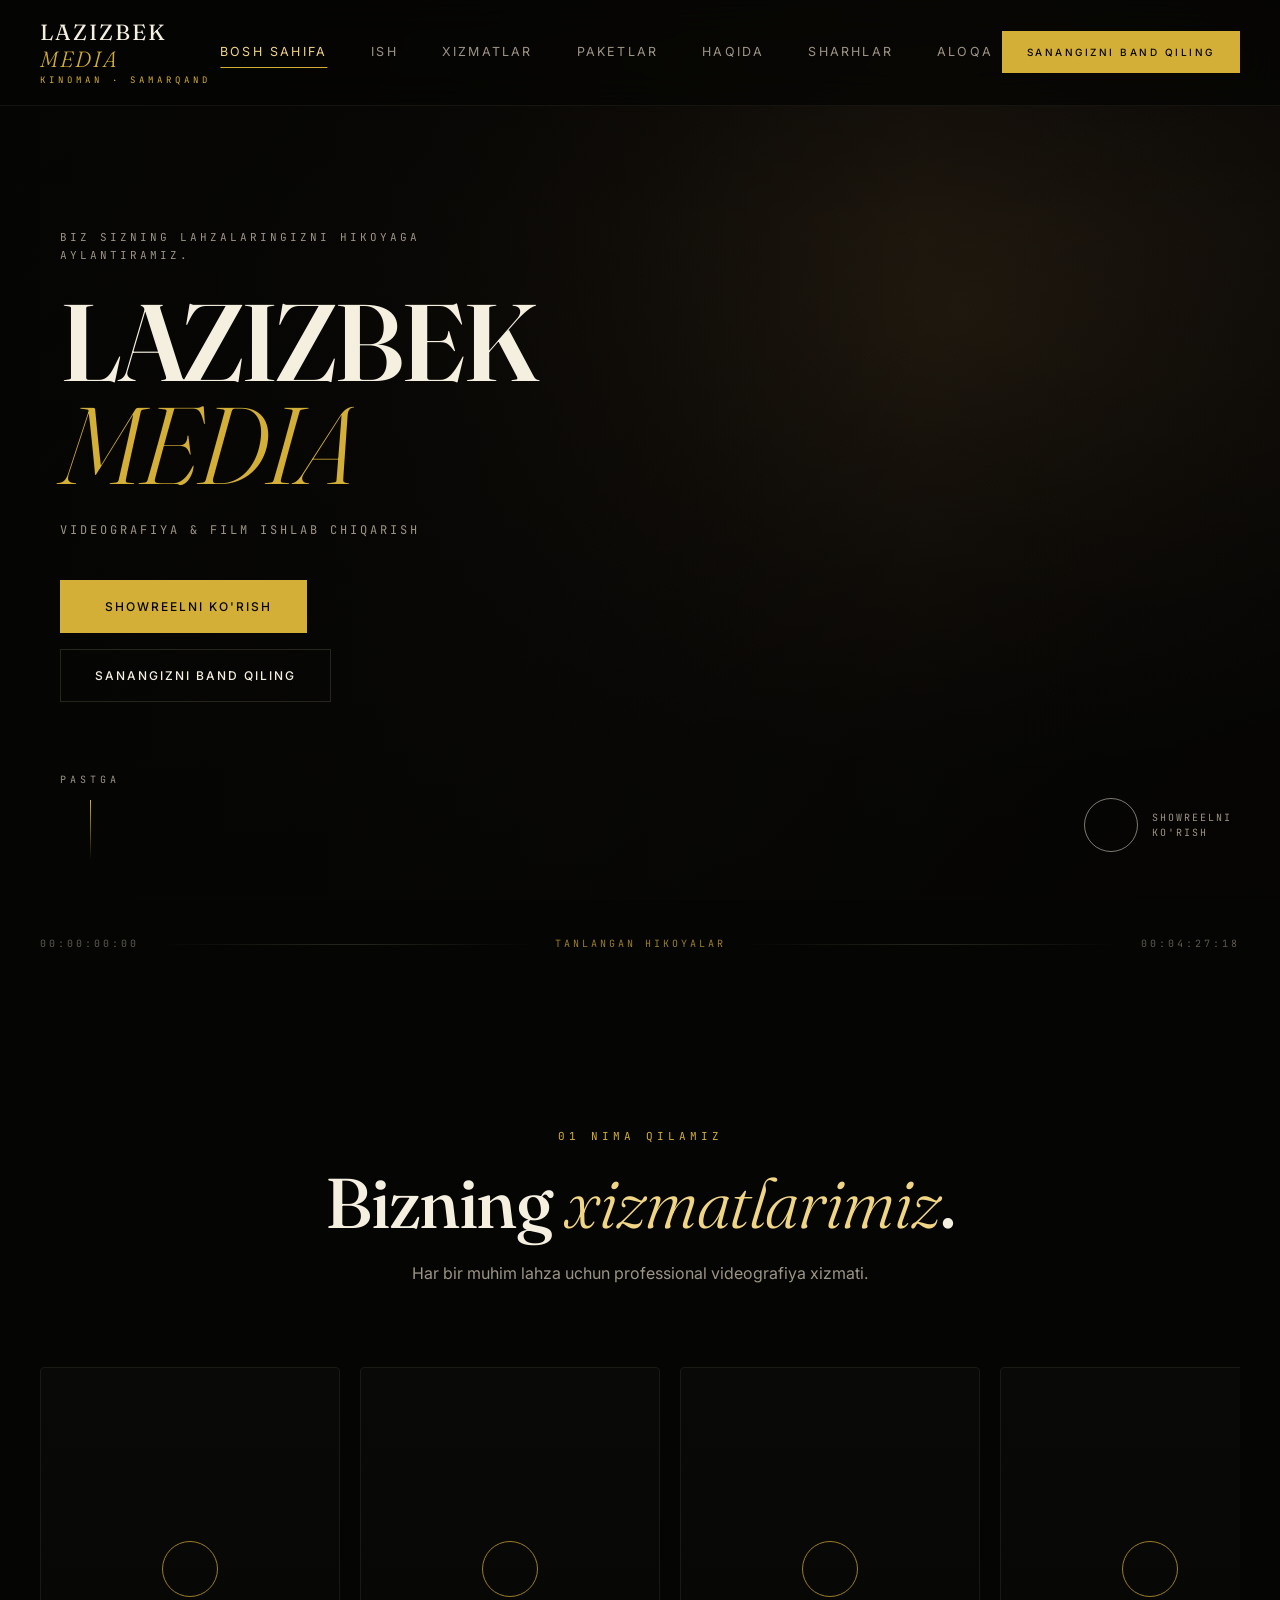
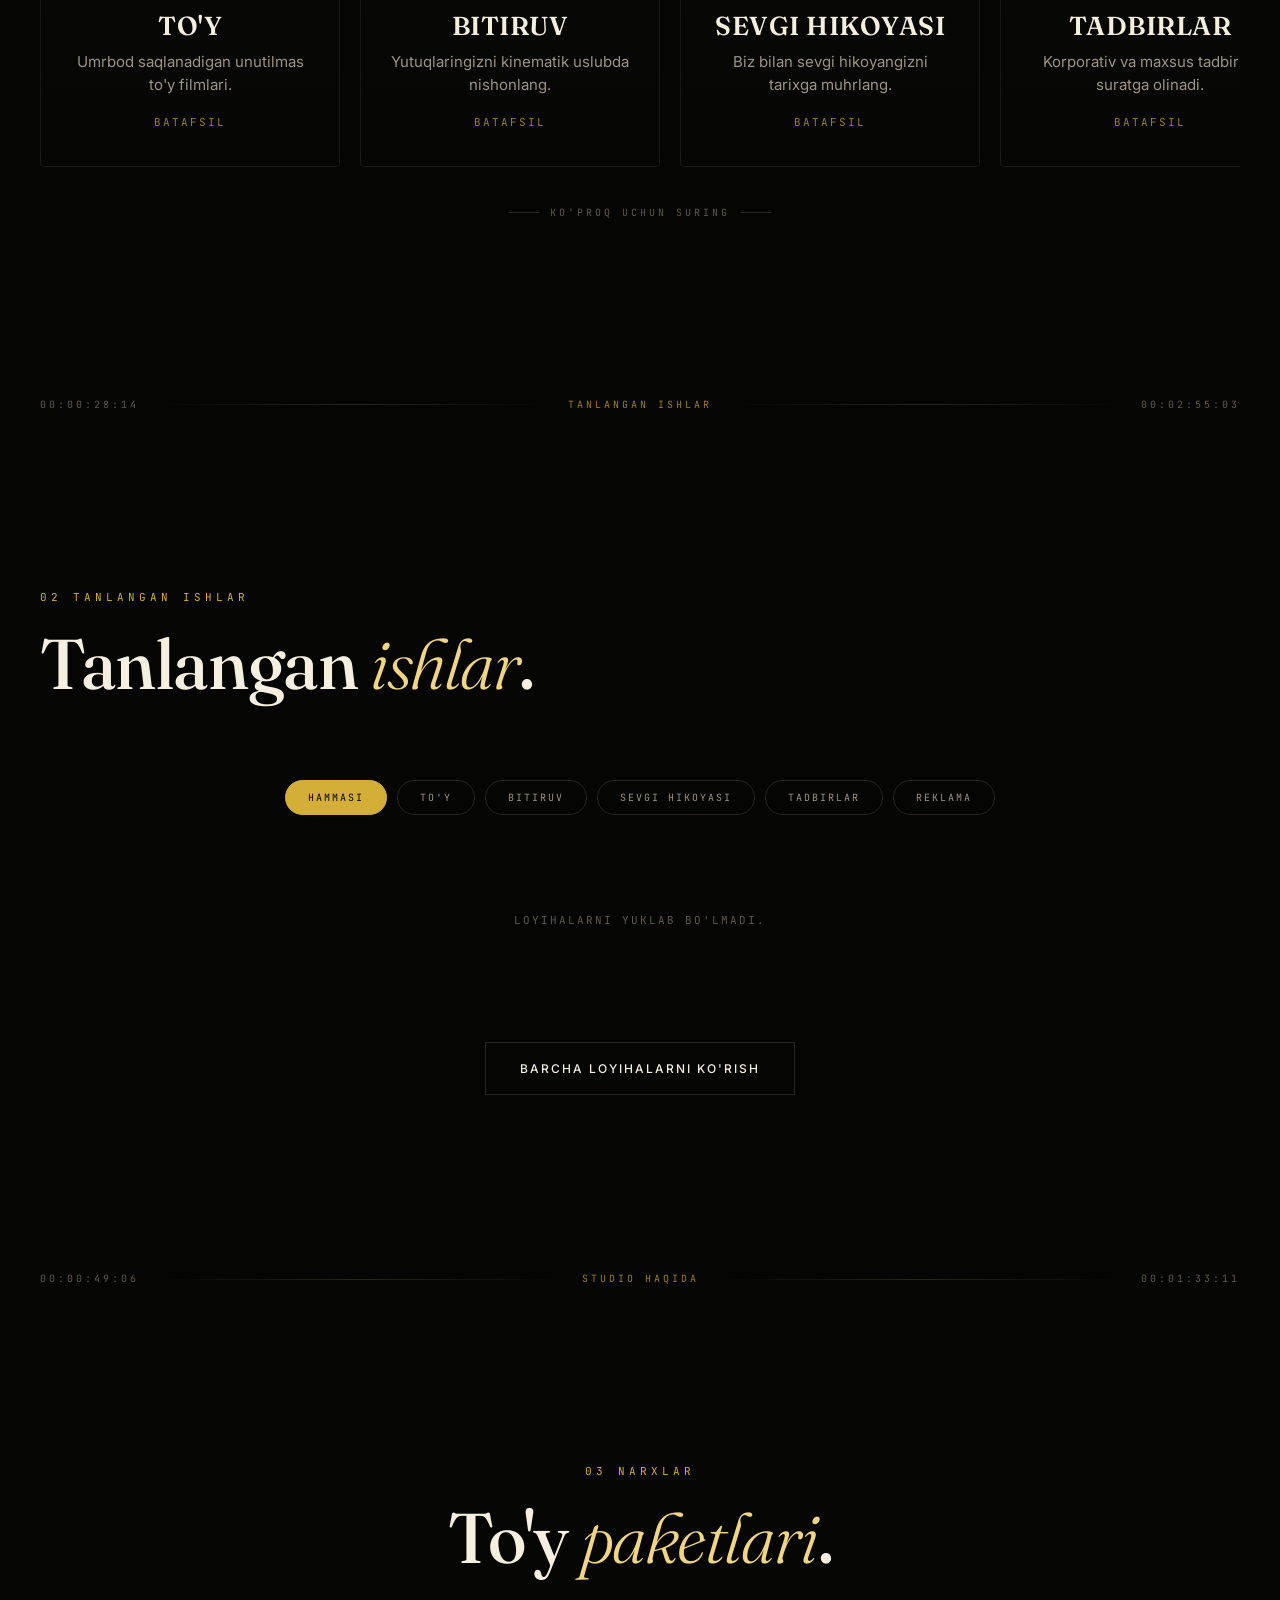
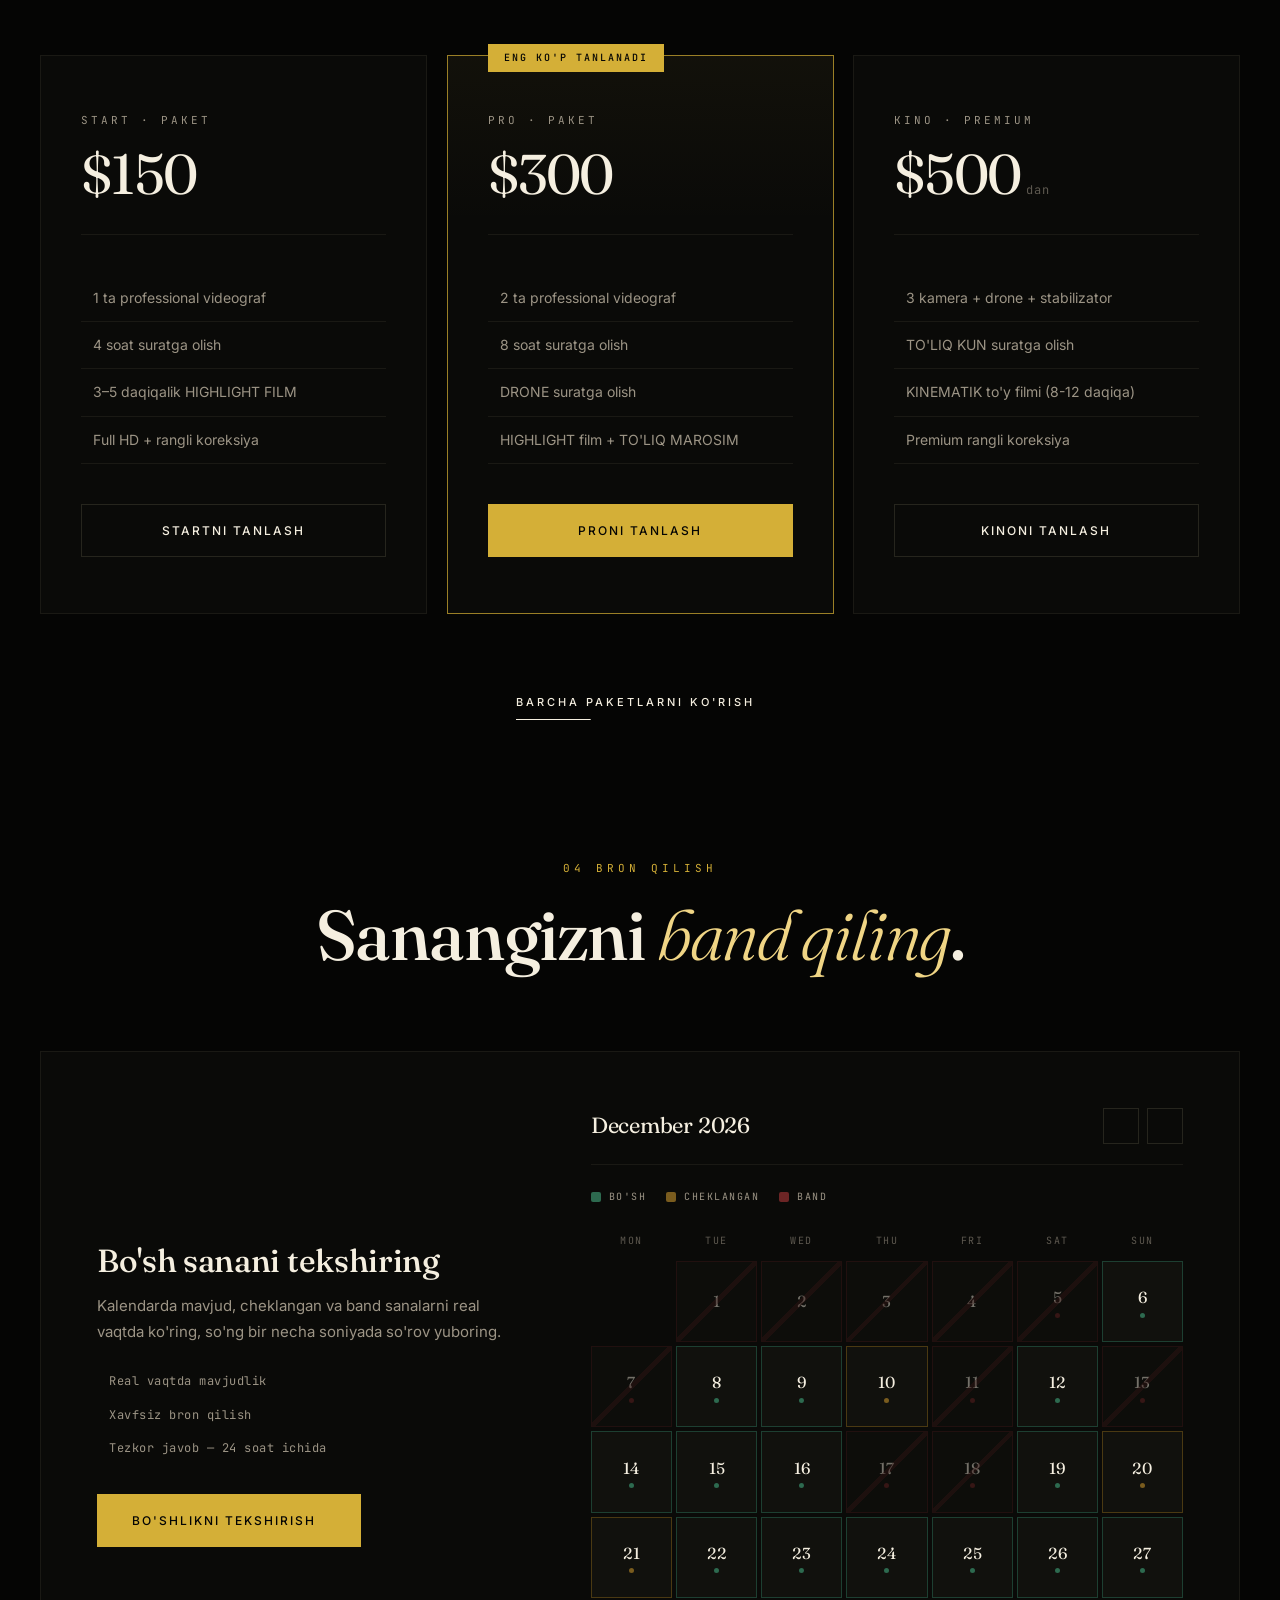
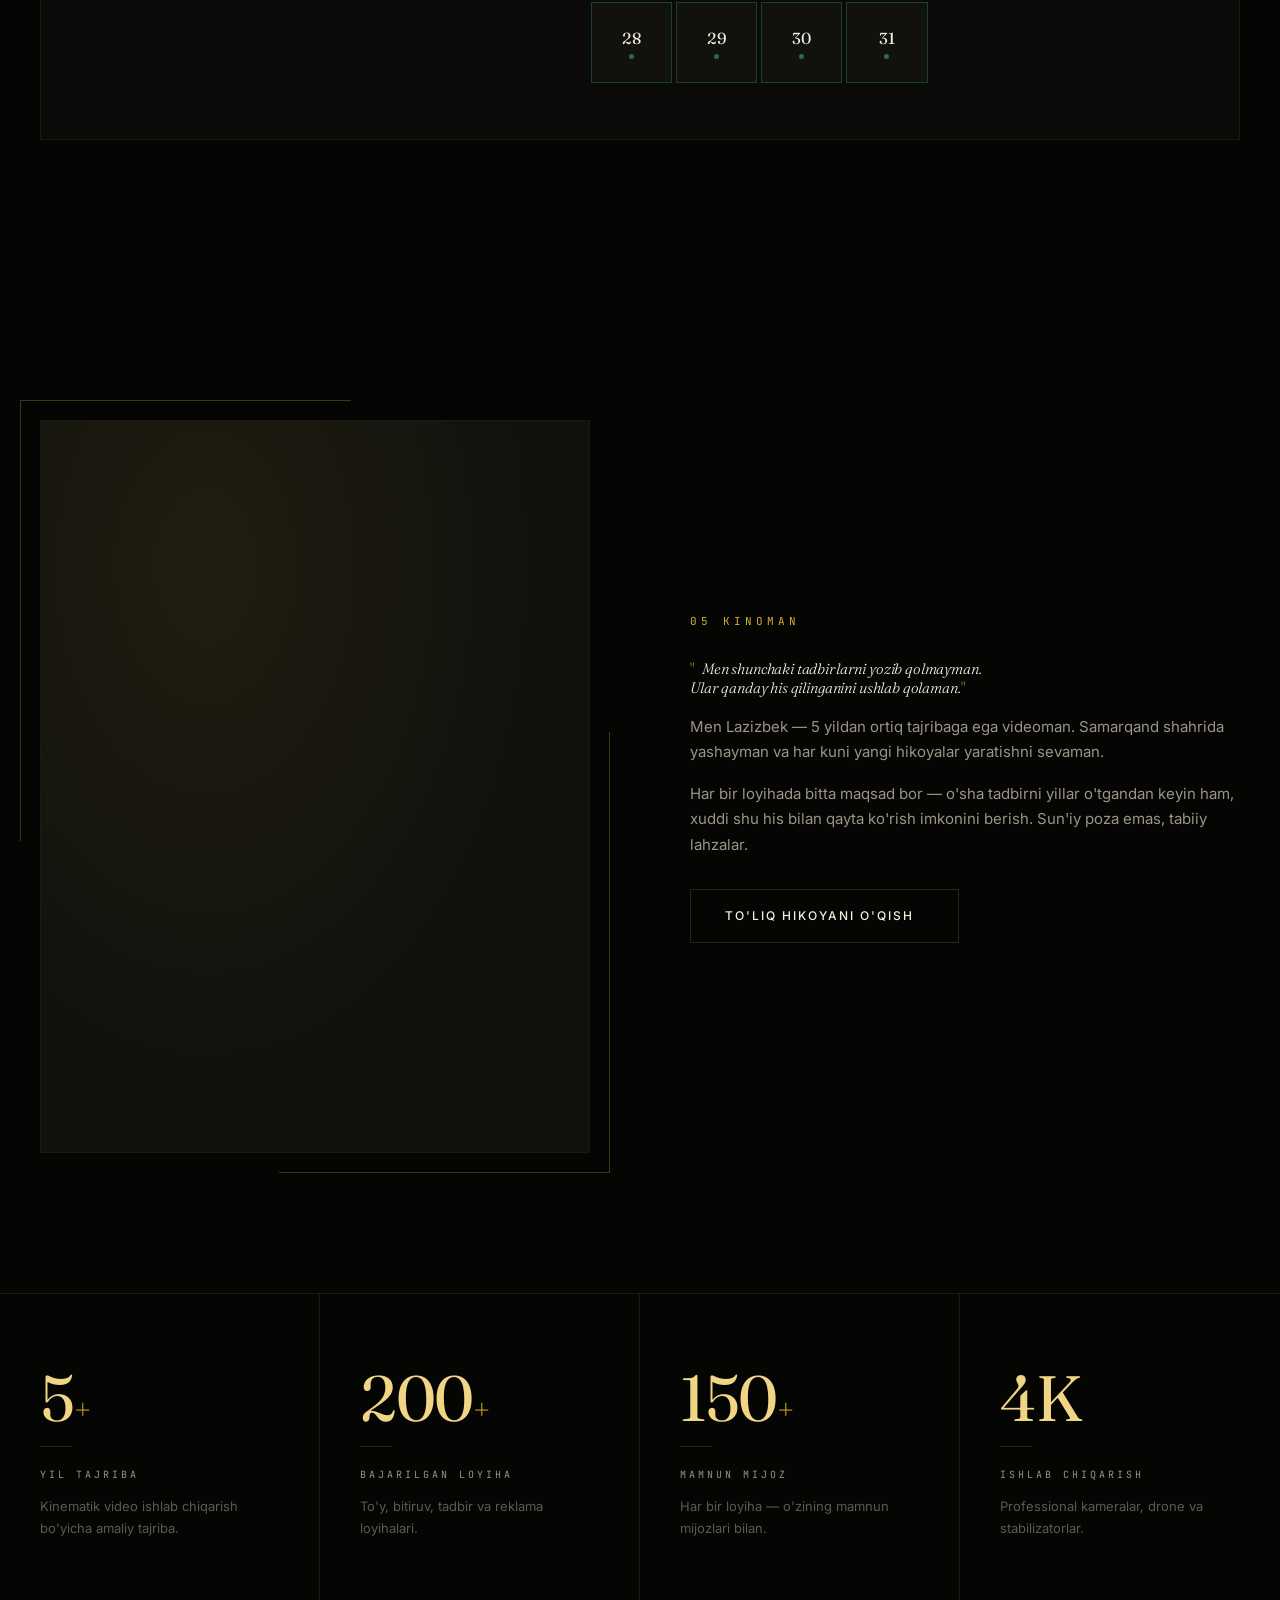
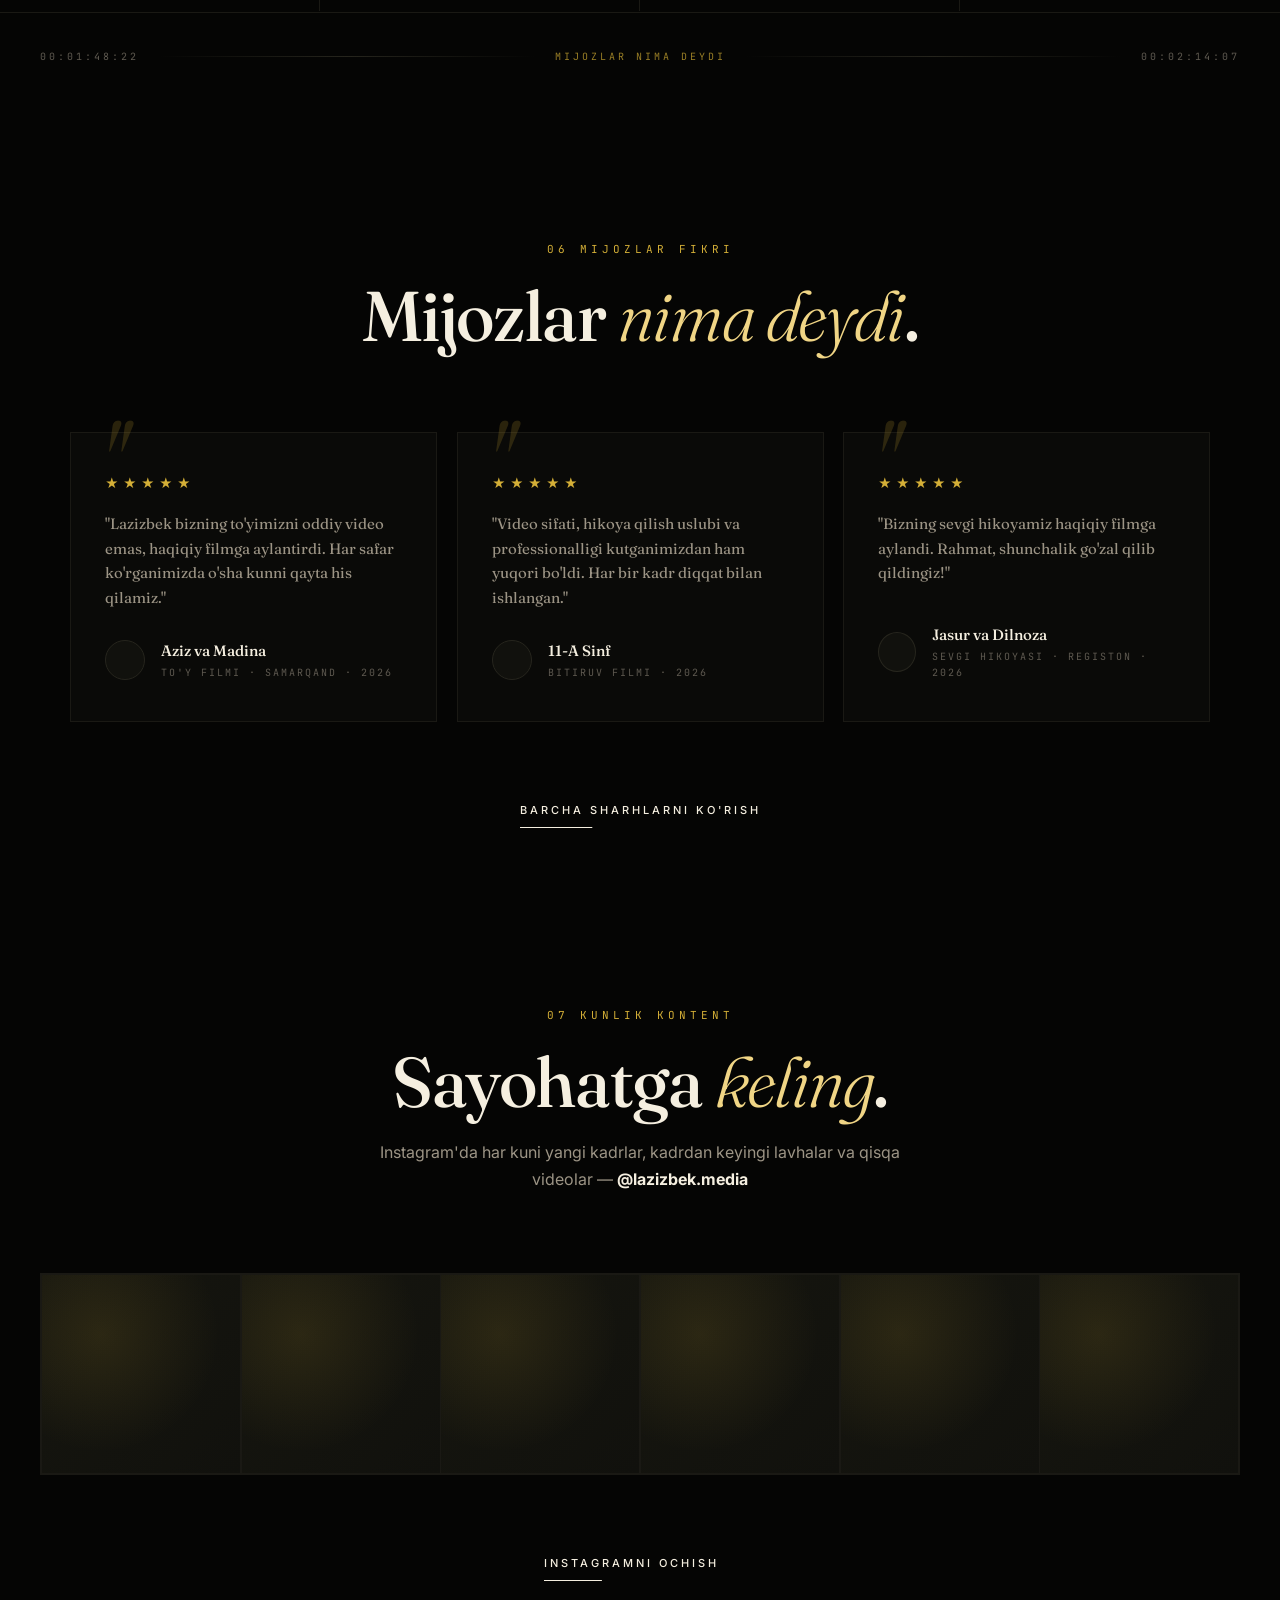
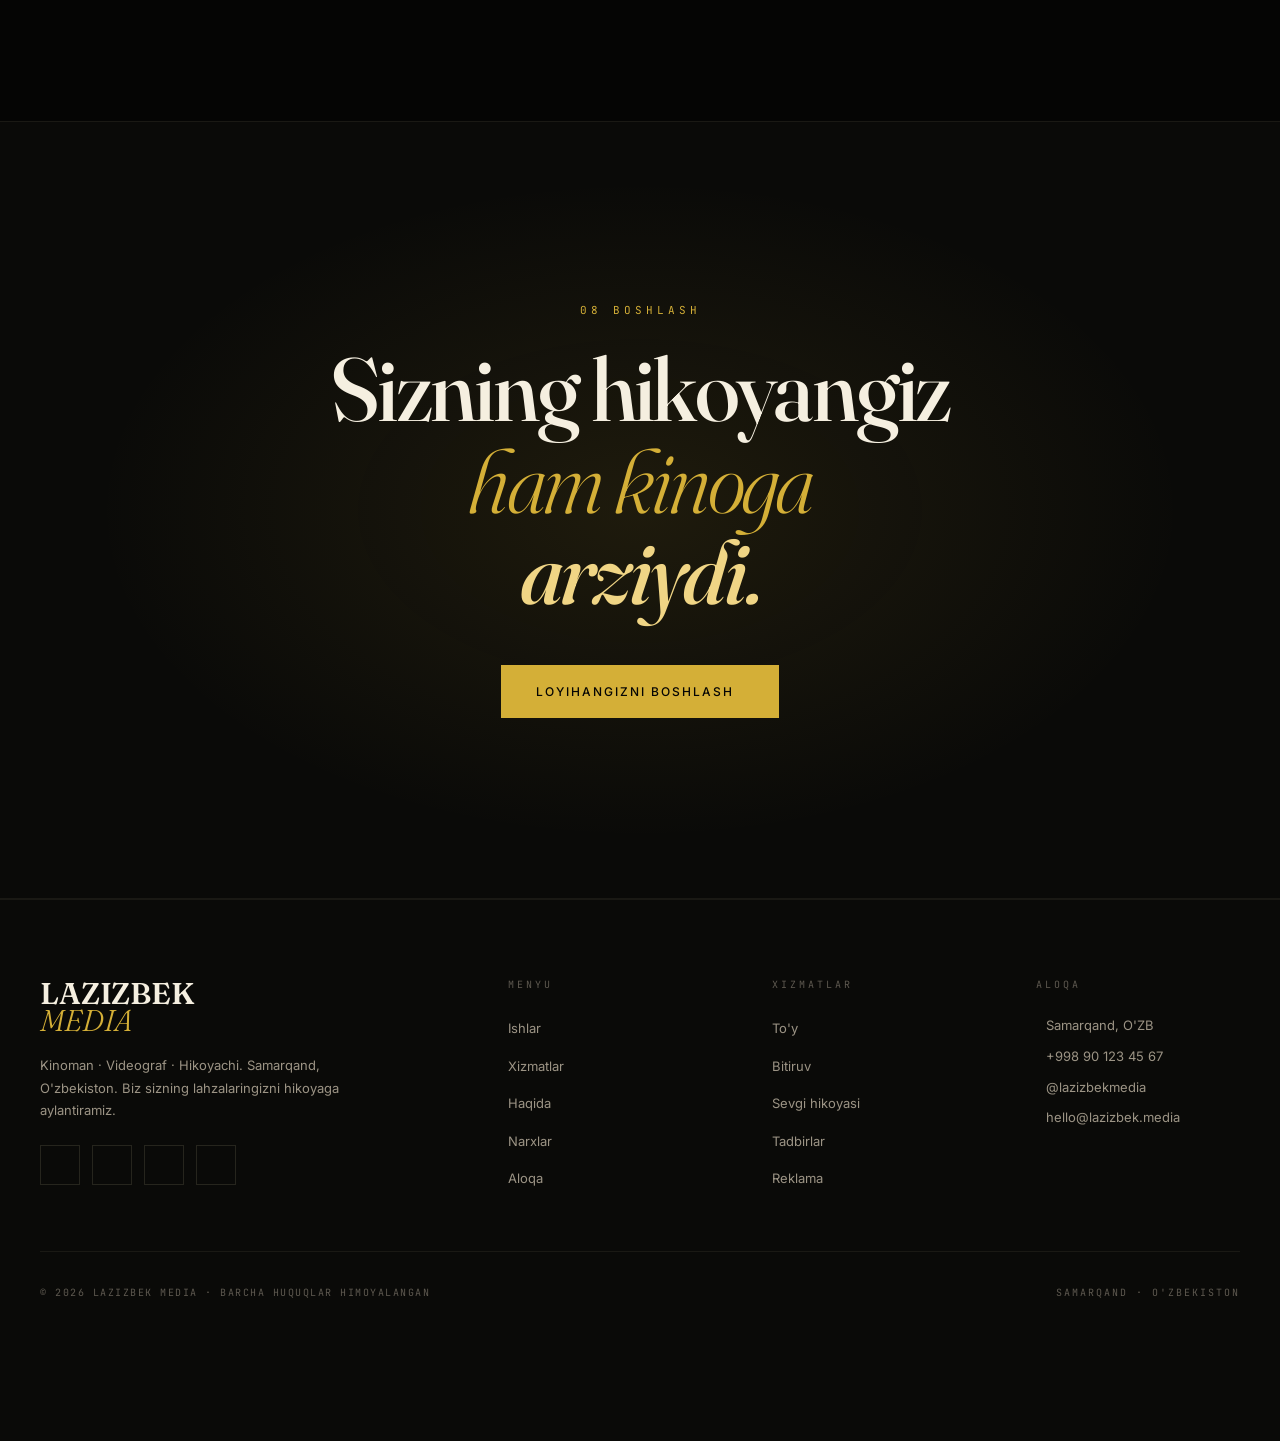
==== commit c106e02b: "Add files via upload" ====
--- a/index.html
+++ b/index.html
@@ -19,7 +19,7 @@
     </a>
     <div class="nav-links" id="navLinks">
       <a href="index.html" class="active"><i class="ti ti-home"></i><span>Bosh sahifa</span></a>
-      <a href="#works"><i class="ti ti-player-play-filled"></i><span>Ish</span></a>
+      <a href="#works"><i class="ti ti-movie"></i><span>Ish</span></a>
       <a href="#services"><i class="ti ti-grid-dots"></i><span>Xizmatlar</span></a>
       <a href="narxlar.html"><i class="ti ti-tag"></i><span>Paketlar</span></a>
       <a href="haqida.html"><i class="ti ti-user"></i><span>Haqida</span></a>
@@ -55,12 +55,12 @@
     </h1>
     <p class="hero-sub-left mono">VIDEOGRAFIYA & FILM ISHLAB CHIQARISH</p>
     <div class="hero-actions-left">
-      <a href="#works" class="btn btn-gold"><i class="ti ti-player-play-filled"></i> SHOWREELNI KO'RISH</a>
+      <a href="#works" class="btn btn-gold"><i class="ti ti-movie"></i> SHOWREELNI KO'RISH</a>
       <a href="buyurtma.html" class="btn btn-outline">SANANGIZNI BAND QILING</a>
     </div>
   </div>
   <button type="button" class="hero-play-btn" id="heroPlayBtn" aria-label="Showreelni ko'rish">
-    <span class="hero-play-circle"><i class="ti ti-player-play-filled"></i></span>
+    <span class="hero-play-circle"><i class="ti ti-movie"></i></span>
     <span class="hero-play-label">SHOWREELNI<br>KO'RISH</span>
   </button>
   <div class="hero-scroll-hint" aria-hidden="true">
@@ -558,7 +558,7 @@
 <nav class="mobile-bottom-nav" aria-label="Mobil navigatsiya">
   <div class="mobile-bottom-inner">
     <a href="index.html" class="mbn-btn" data-tab="home"><i class="ti ti-home"></i><span>Bosh</span></a>
-    <a href="index.html#works" class="mbn-btn" data-tab="works"><i class="ti ti-player-play-filled"></i><span>Ish</span></a>
+    <a href="index.html#works" class="mbn-btn" data-tab="works"><i class="ti ti-movie"></i><span>Ish</span></a>
     <a href="index.html#services" class="mbn-btn" data-tab="services"><i class="ti ti-grid-dots"></i><span>Xizmat</span></a>
     <a href="buyurtma.html" class="mbn-btn" data-tab="contact"><i class="ti ti-calendar-event"></i><span>Aloqa</span></a>
   </div>
--- a/css/style.css
+++ b/css/style.css
@@ -185,10 +185,14 @@
   font-size:22px;
   letter-spacing:2px;
   color:var(--ivory);
-  line-height:1;
+  line-height:1.15;
   display:flex;
   flex-direction:column;
   gap:2px;
+}
+@media(max-width:480px){
+  .logo{font-size:18px;letter-spacing:1px;}
+  .logo small{font-size:8px;letter-spacing:2.5px;}
 }
 .logo small{
   font-family:'JetBrains Mono',monospace;
@@ -1366,11 +1370,10 @@
   display:none;
   position:fixed;
   bottom:0;left:0;right:0;
-  z-index:999;
-  background:rgba(5,5,4,0.95);
-  backdrop-filter:blur(20px);
-  -webkit-backdrop-filter:blur(20px);
-  border-top:1px solid var(--line-soft);
+  z-index:500;
+  background:var(--obsidian-2);
+  border-top:1px solid rgba(212,175,55,0.22);
+  box-shadow:0 -10px 30px -8px rgba(0,0,0,0.55);
   padding:10px 8px calc(10px + env(safe-area-inset-bottom));
 }
 @media(max-width:768px){
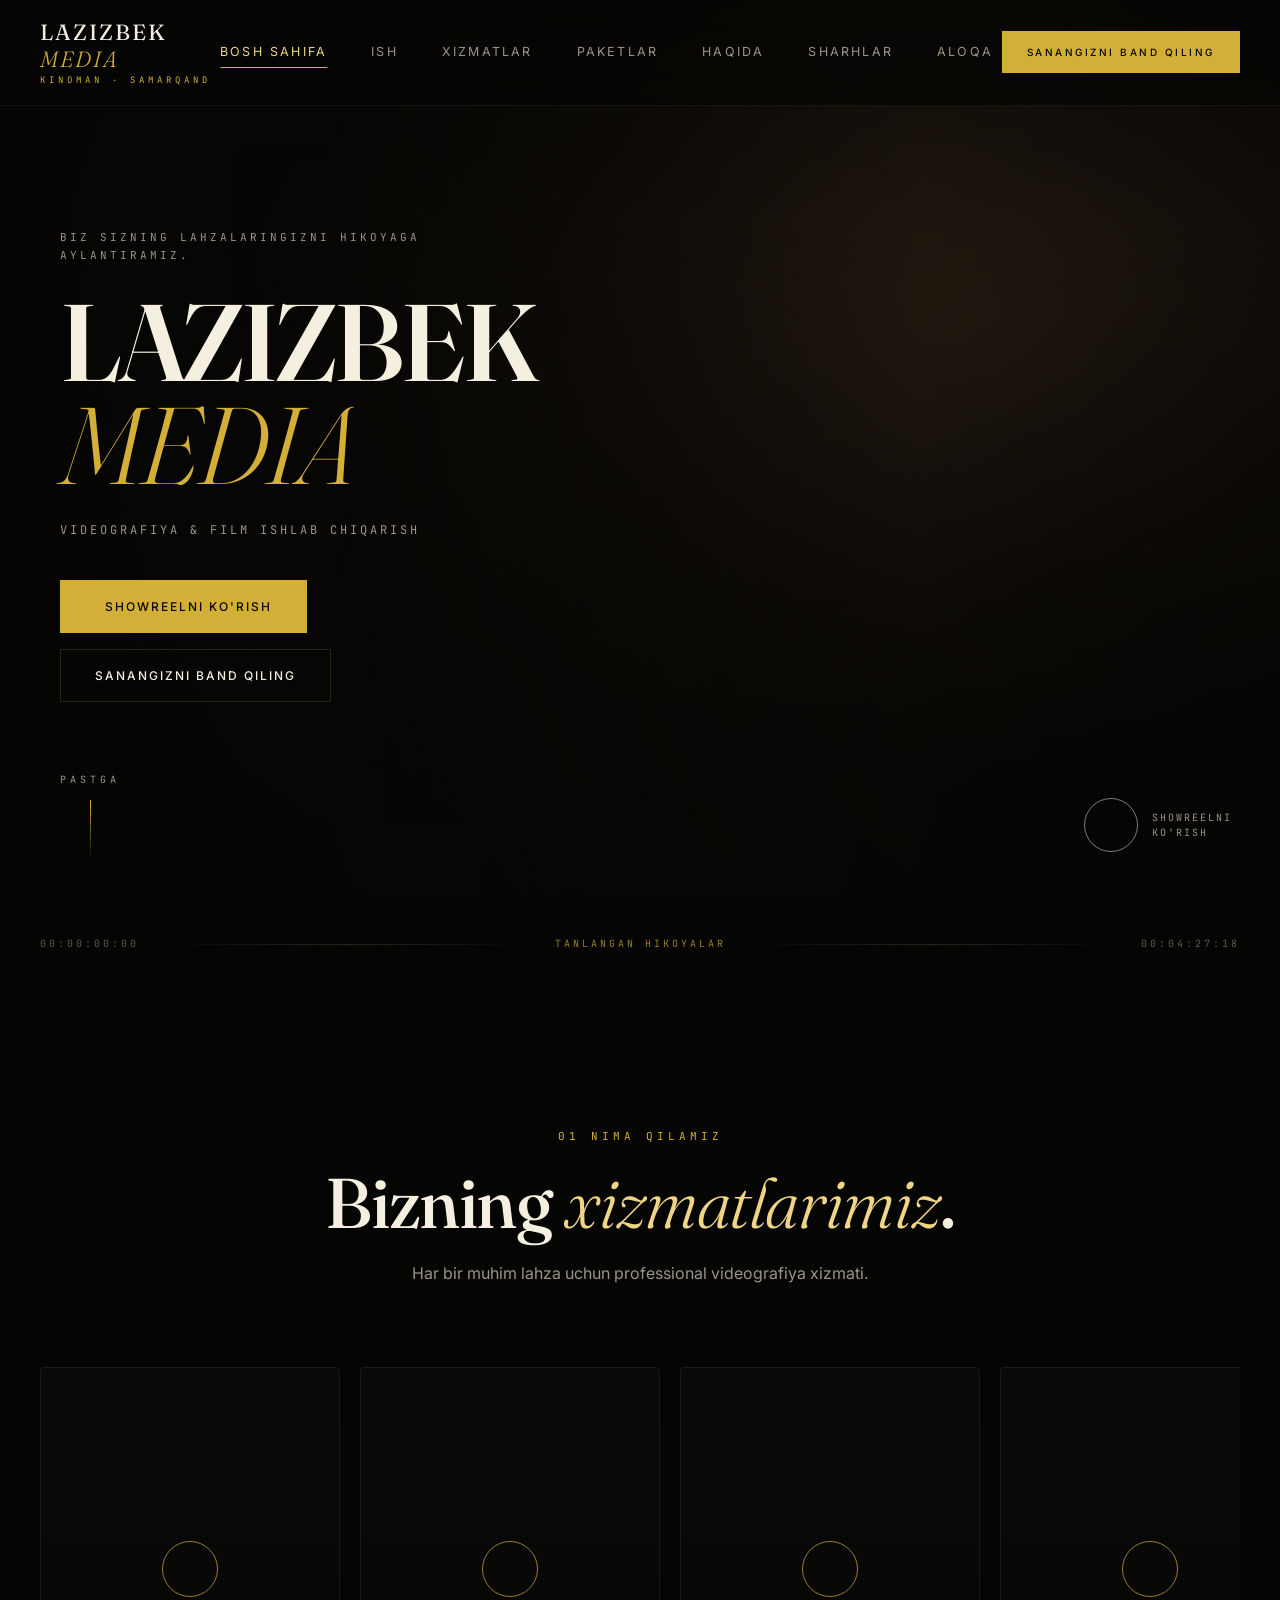
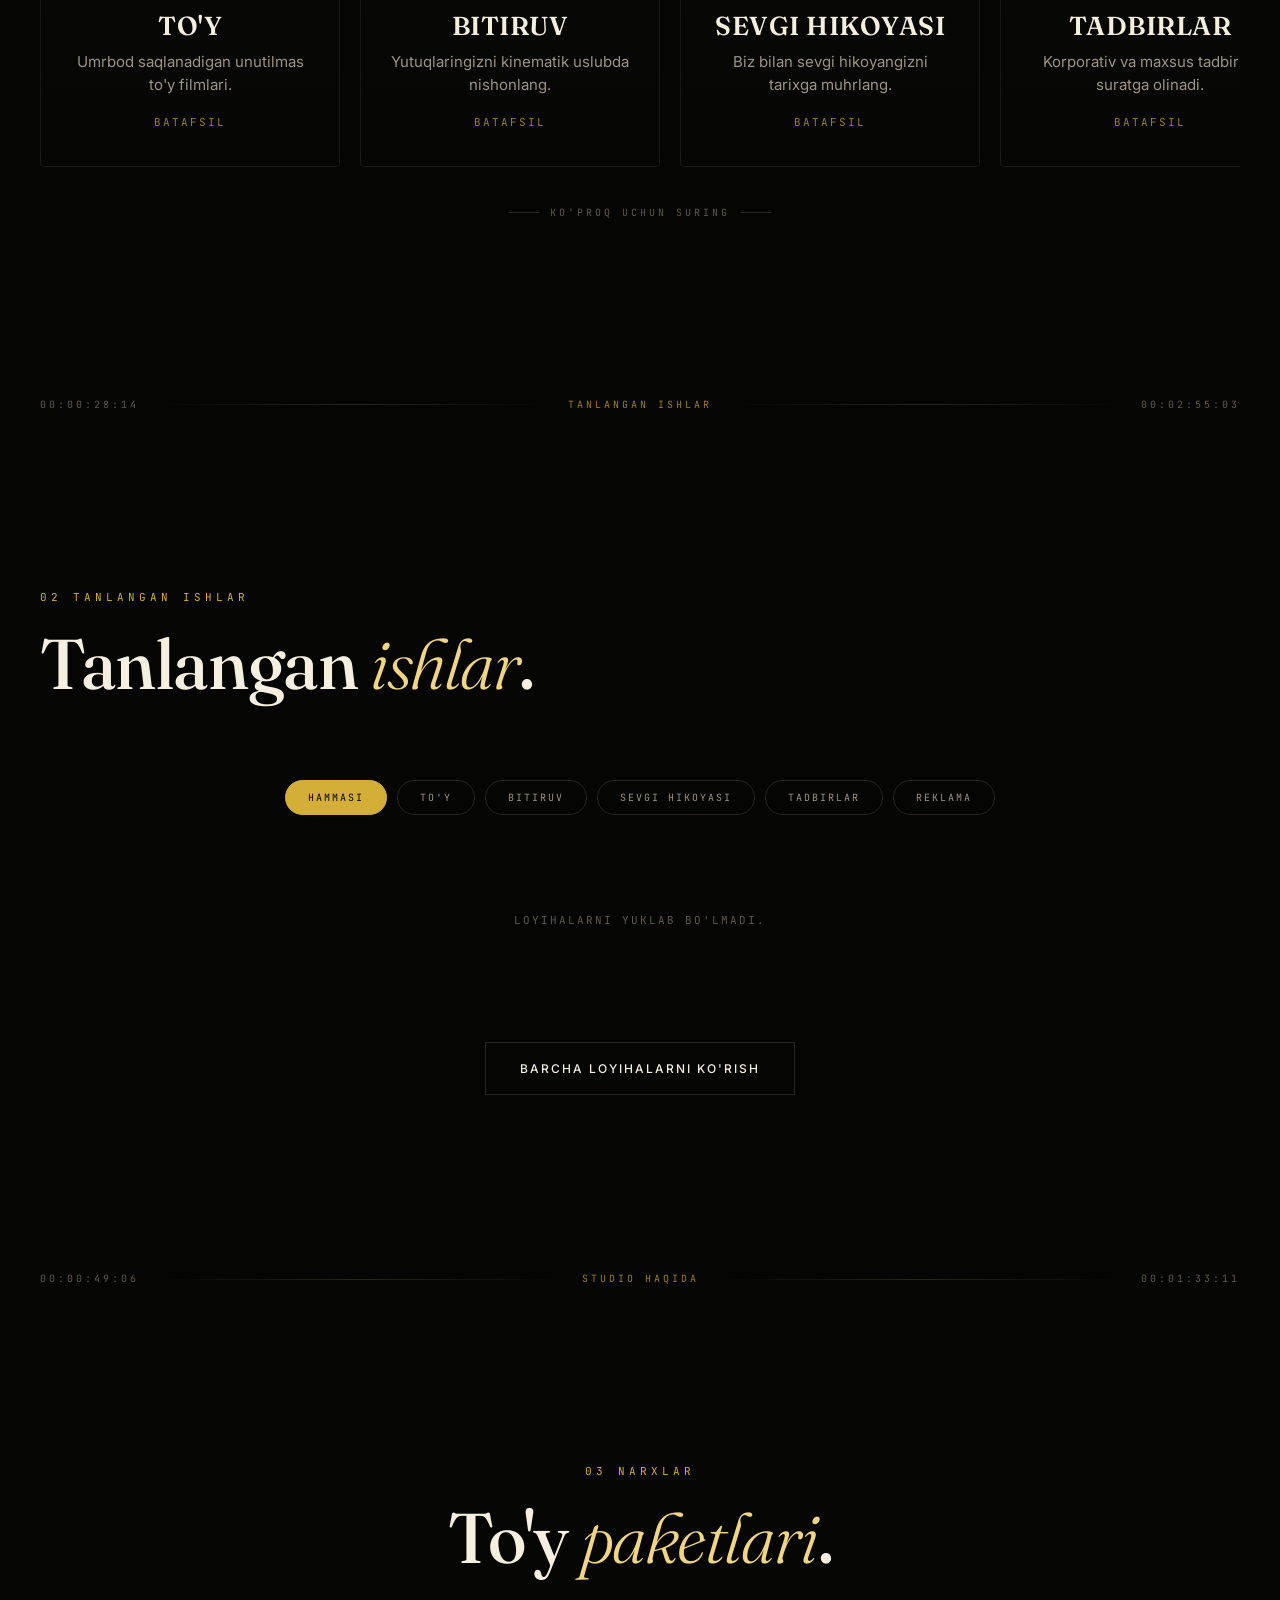
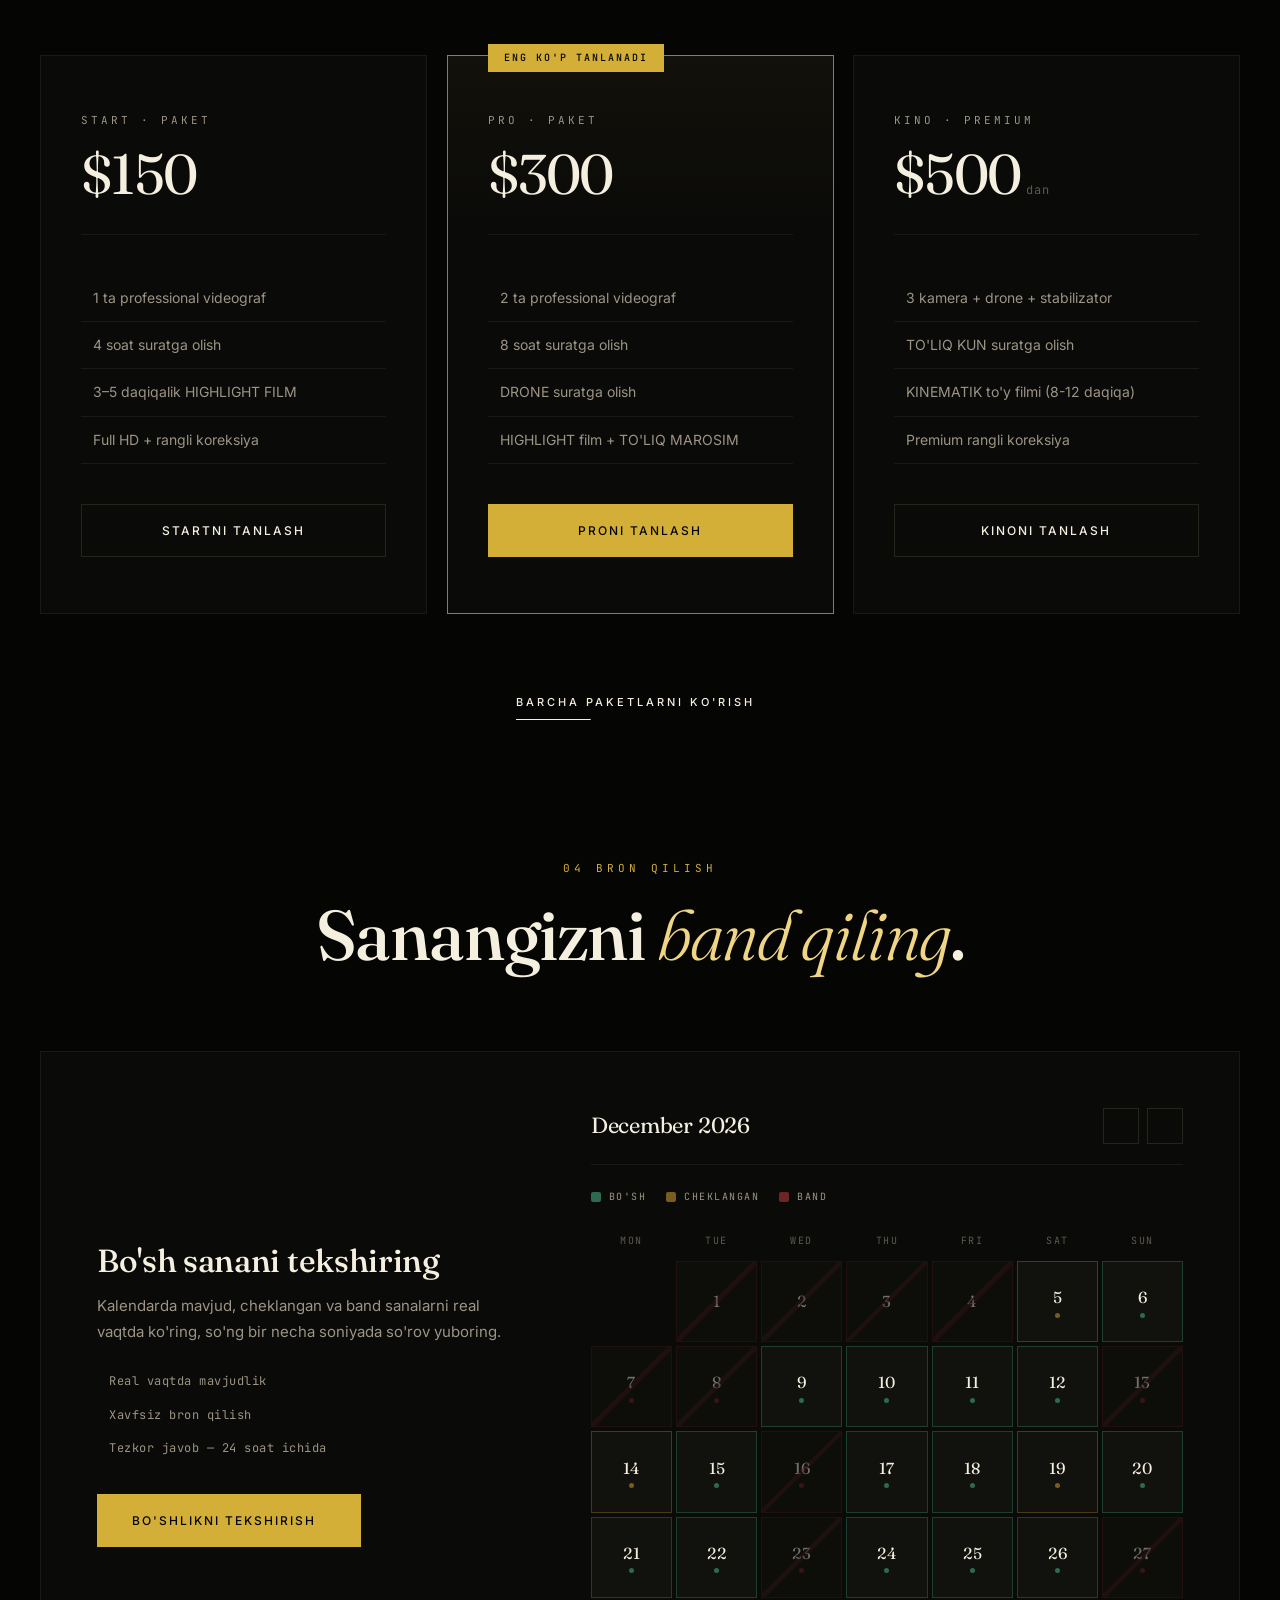
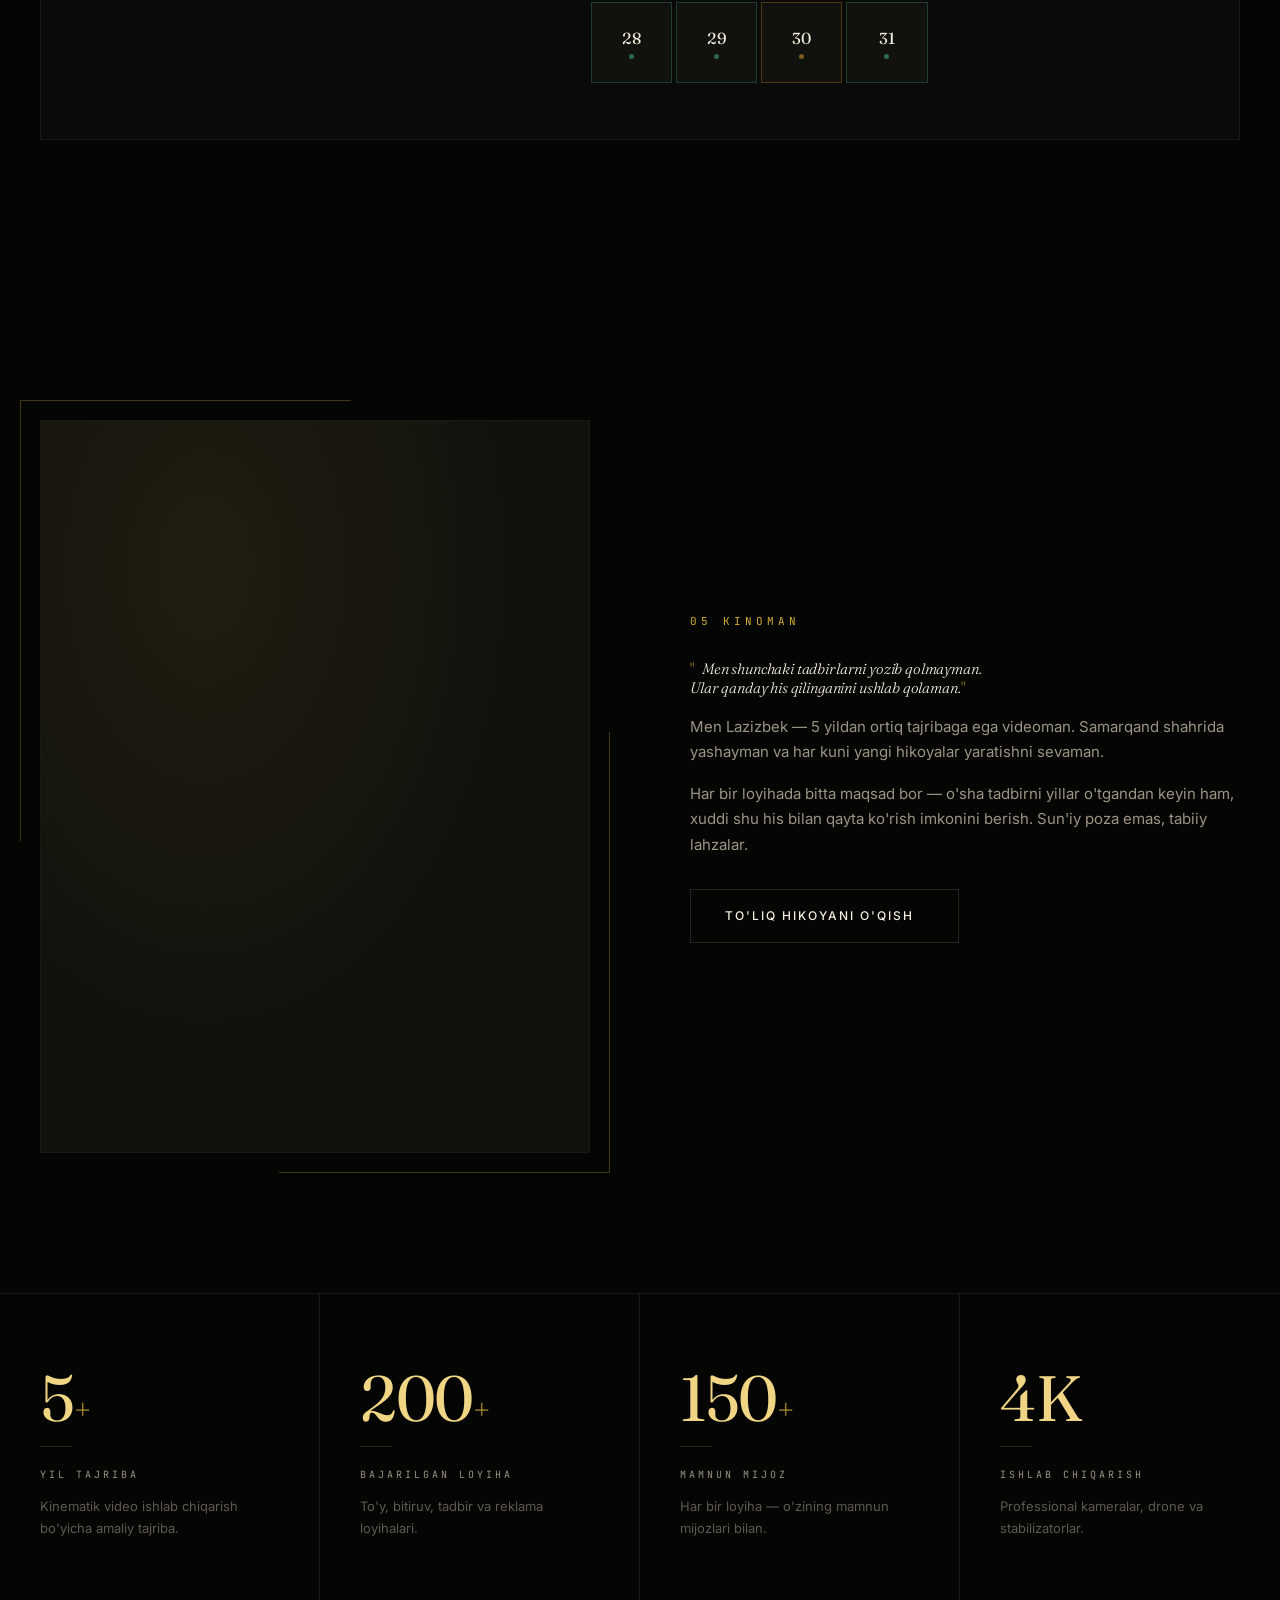
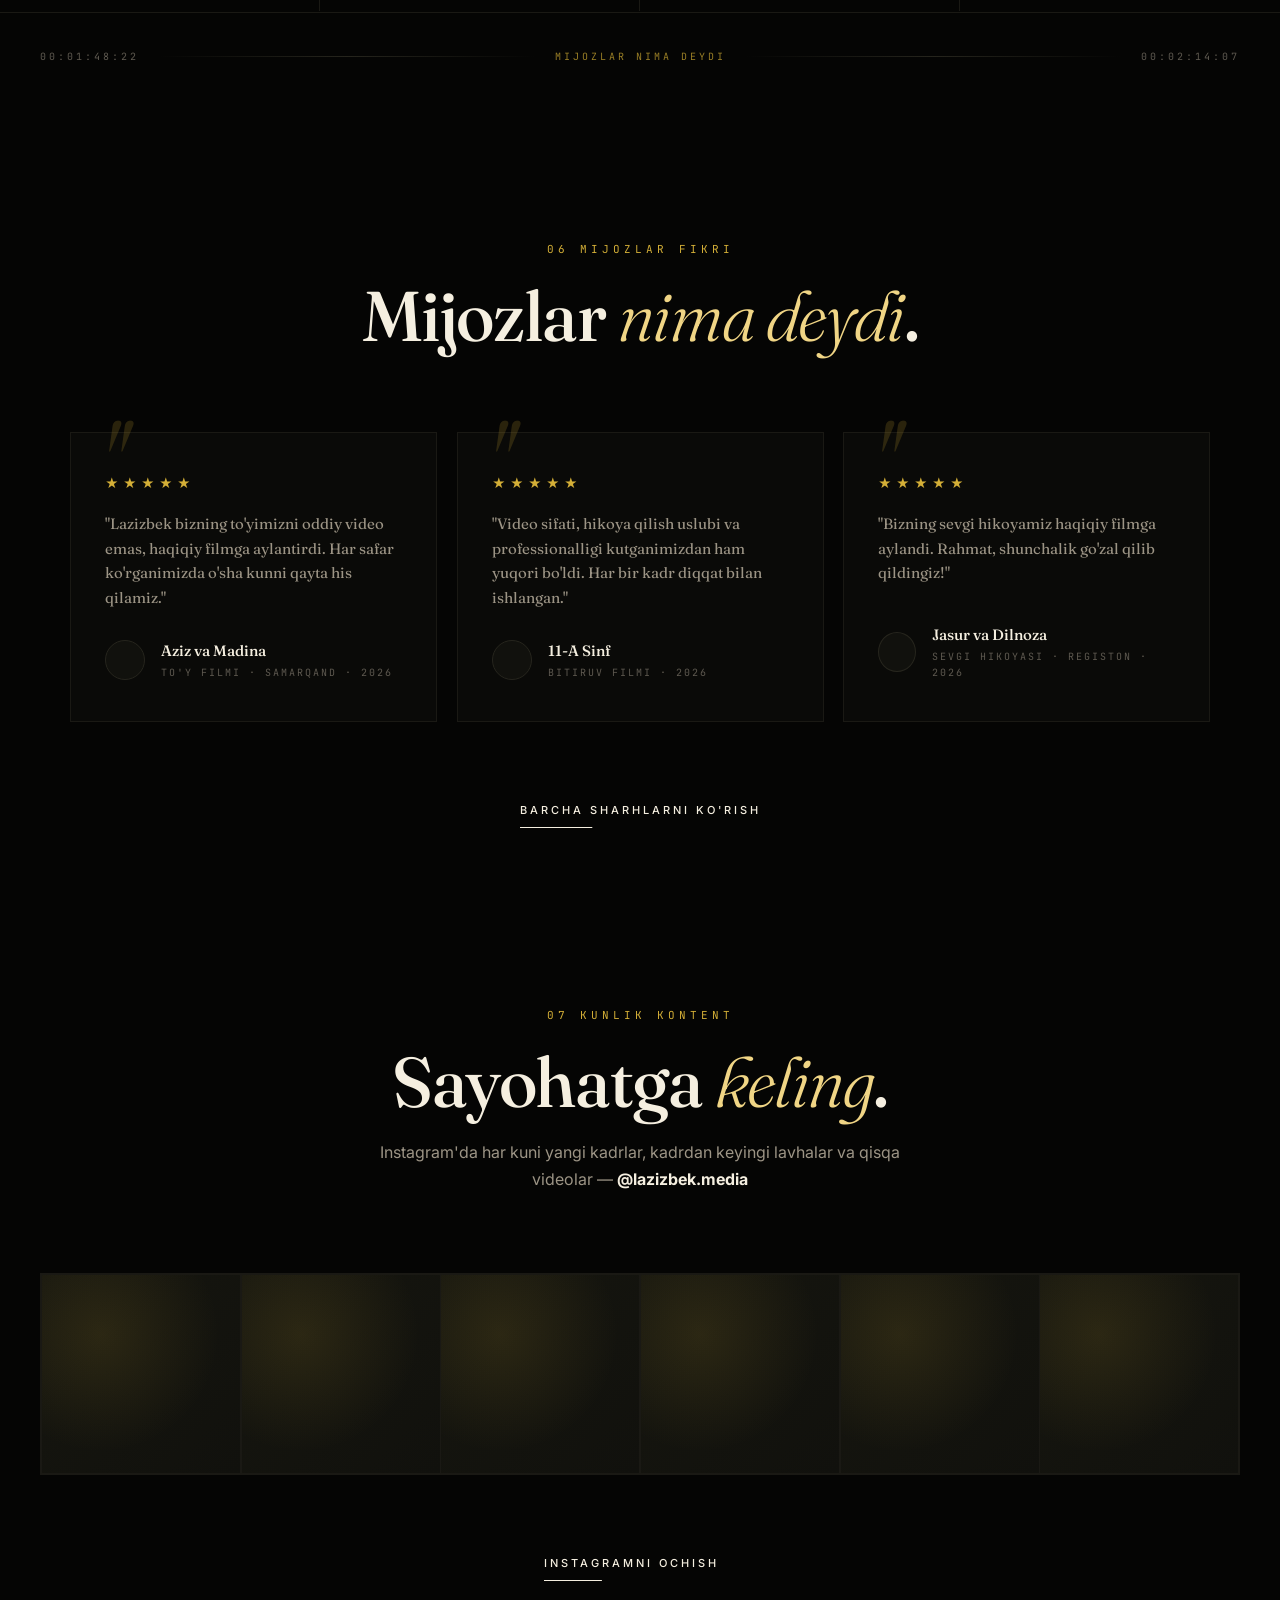
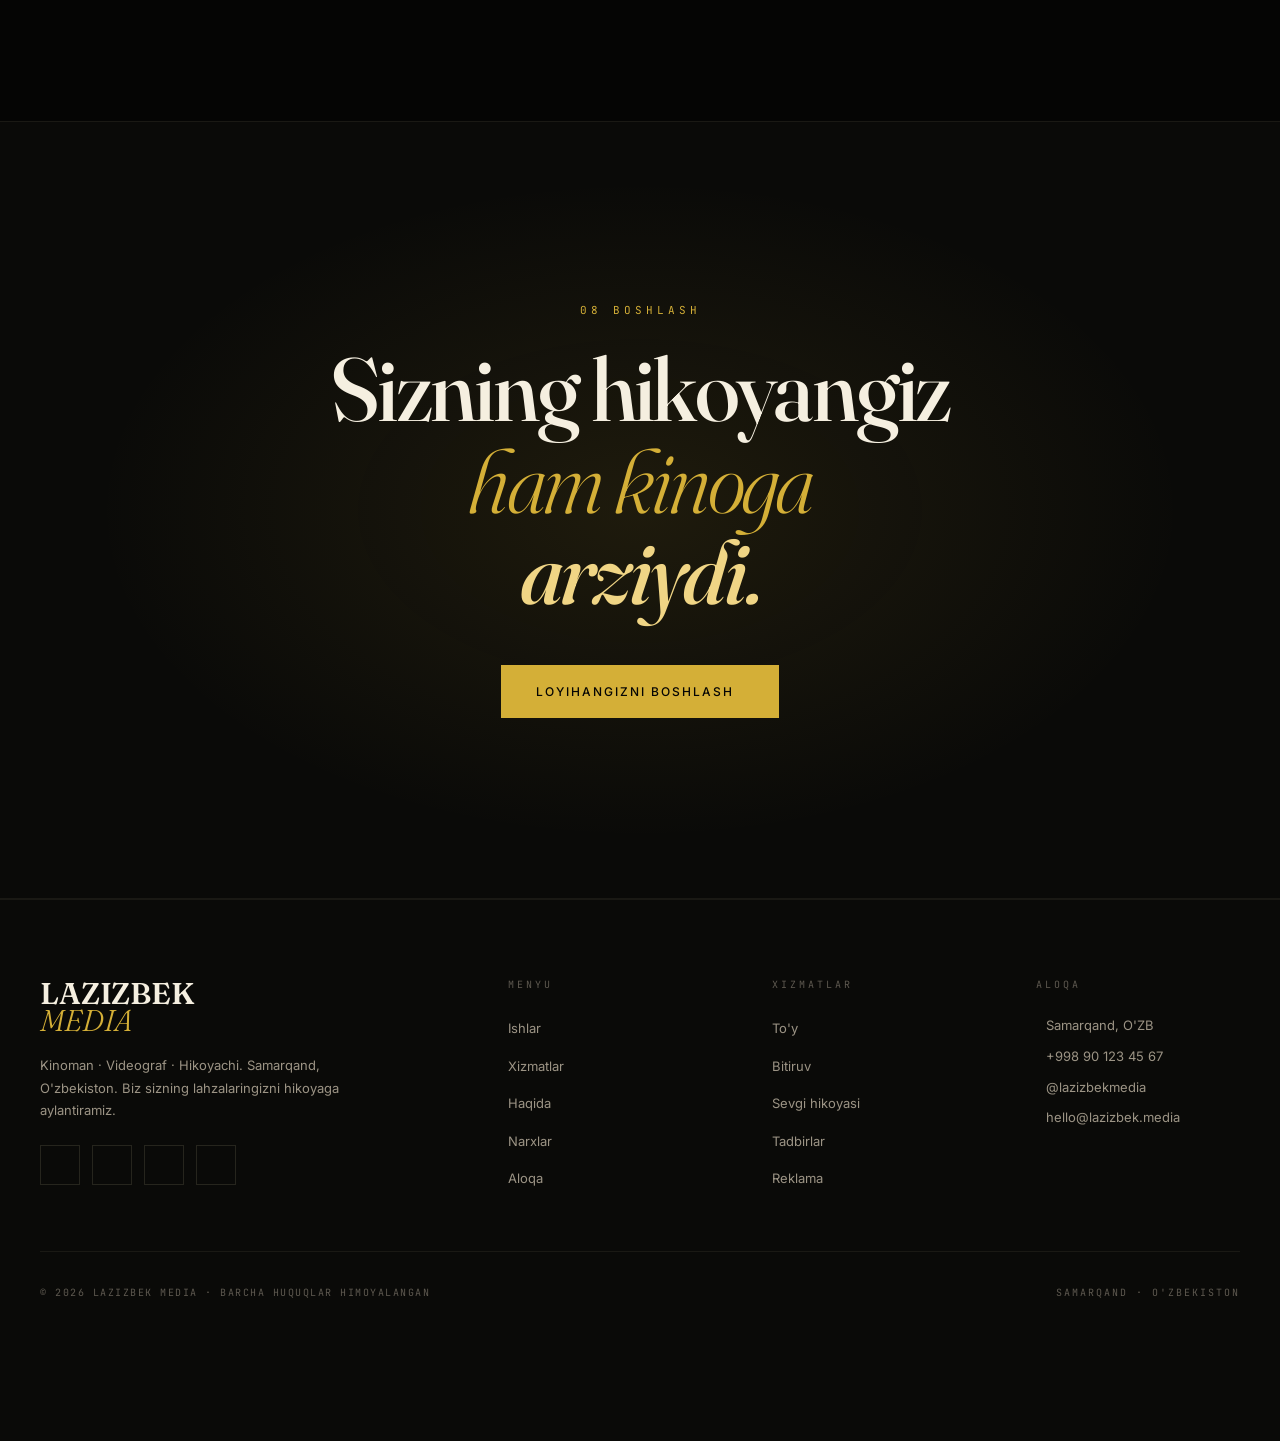
==== commit 6b7fdaa5: "Add files via upload" ====
--- a/index.html
+++ b/index.html
@@ -42,11 +42,17 @@
 
 <!-- HERO — PHOTO BACKGROUND, LEFT-ALIGNED -->
 <section class="hero-photo" id="heroPhoto">
-  <div class="hero-photo-bg"></div>
-  <div class="hero-video-embed" aria-hidden="true">
-    <iframe src="https://player.vimeo.com/video/1218481012?h=99d5dba20c&background=1&autoplay=1&loop=1&muted=1&controls=0&app_id=122963" frameborder="0" allow="autoplay; fullscreen" title="Lazizbek Media showreel fon video"></iframe>
-  </div>
-  <div class="hero-photo-overlay" aria-hidden="true"></div>
+  <div class="hero-media">
+    <div class="hero-photo-bg"></div>
+    <div class="hero-video-embed" aria-hidden="true">
+      <iframe src="https://player.vimeo.com/video/1218481012?h=99d5dba20c&background=1&autoplay=1&loop=1&muted=1&controls=0&app_id=122963" frameborder="0" allow="autoplay; fullscreen" title="Lazizbek Media showreel fon video"></iframe>
+    </div>
+    <div class="hero-photo-overlay" aria-hidden="true"></div>
+    <button type="button" class="hero-play-btn" id="heroPlayBtn" aria-label="Showreelni ko'rish">
+      <span class="hero-play-circle"><i class="ti ti-movie"></i></span>
+      <span class="hero-play-label">SHOWREELNI<br>KO'RISH</span>
+    </button>
+  </div>
   <div class="hero-photo-content">
     <p class="hero-tagline-small">Biz sizning lahzalaringizni hikoyaga aylantiramiz.</p>
     <h1 class="hero-title-left">
@@ -59,10 +65,6 @@
       <a href="buyurtma.html" class="btn btn-outline">SANANGIZNI BAND QILING</a>
     </div>
   </div>
-  <button type="button" class="hero-play-btn" id="heroPlayBtn" aria-label="Showreelni ko'rish">
-    <span class="hero-play-circle"><i class="ti ti-movie"></i></span>
-    <span class="hero-play-label">SHOWREELNI<br>KO'RISH</span>
-  </button>
   <div class="hero-scroll-hint" aria-hidden="true">
     <span class="mono">PASTGA</span>
     <div class="line"></div>
--- a/css/style.css
+++ b/css/style.css
@@ -323,6 +323,7 @@
   display:flex;
   align-items:center;
 }
+.hero-media{position:absolute;inset:0;}
 .hero-photo-bg{
   position:absolute;inset:0;
   background-size:cover;
@@ -352,9 +353,6 @@
   min-width:177.78vh; /* 16:9 */
   transform:translate(-50%,-50%);
 }
-@media(max-width:768px){
-  .hero-video-embed{display:none;}
-}
 .hero-photo-overlay{
   position:absolute;inset:0;
   z-index:2;
@@ -369,6 +367,48 @@
   padding:150px 60px 120px;
 }
 @media(max-width:900px){.hero-photo-content{padding:150px 24px 100px;}}
+
+/* ---------- Mobile: top video / bottom solid content split ---------- */
+@media(max-width:768px){
+  .hero-photo{
+    flex-direction:column;
+    align-items:stretch;
+    min-height:auto;
+  }
+  .hero-media{
+    position:relative;
+    inset:auto;
+    width:100%;
+    height:48vh;
+    min-height:340px;
+    flex-shrink:0;
+    overflow:hidden;
+    container-type:size;
+  }
+  .hero-video-embed iframe{
+    width:100cqw;
+    height:56.25cqw; /* 16:9 */
+    min-height:100cqh;
+    min-width:177.78cqh; /* 16:9 */
+  }
+  .hero-photo-overlay{
+    background:
+      linear-gradient(180deg, rgba(5,5,4,0.15) 0%, rgba(5,5,4,0.1) 55%, var(--obsidian) 100%);
+  }
+  .hero-photo-content{
+    position:relative;
+    z-index:3;
+    max-width:none;
+    background:var(--obsidian);
+    padding:40px 24px 60px;
+  }
+  .hero-scroll-hint{
+    position:static;
+    align-items:center;
+    margin:8px auto 0;
+    left:auto;bottom:auto;
+  }
+}
 .hero-tagline-small{
   font-family:'JetBrains Mono',monospace;
   font-size:11px;
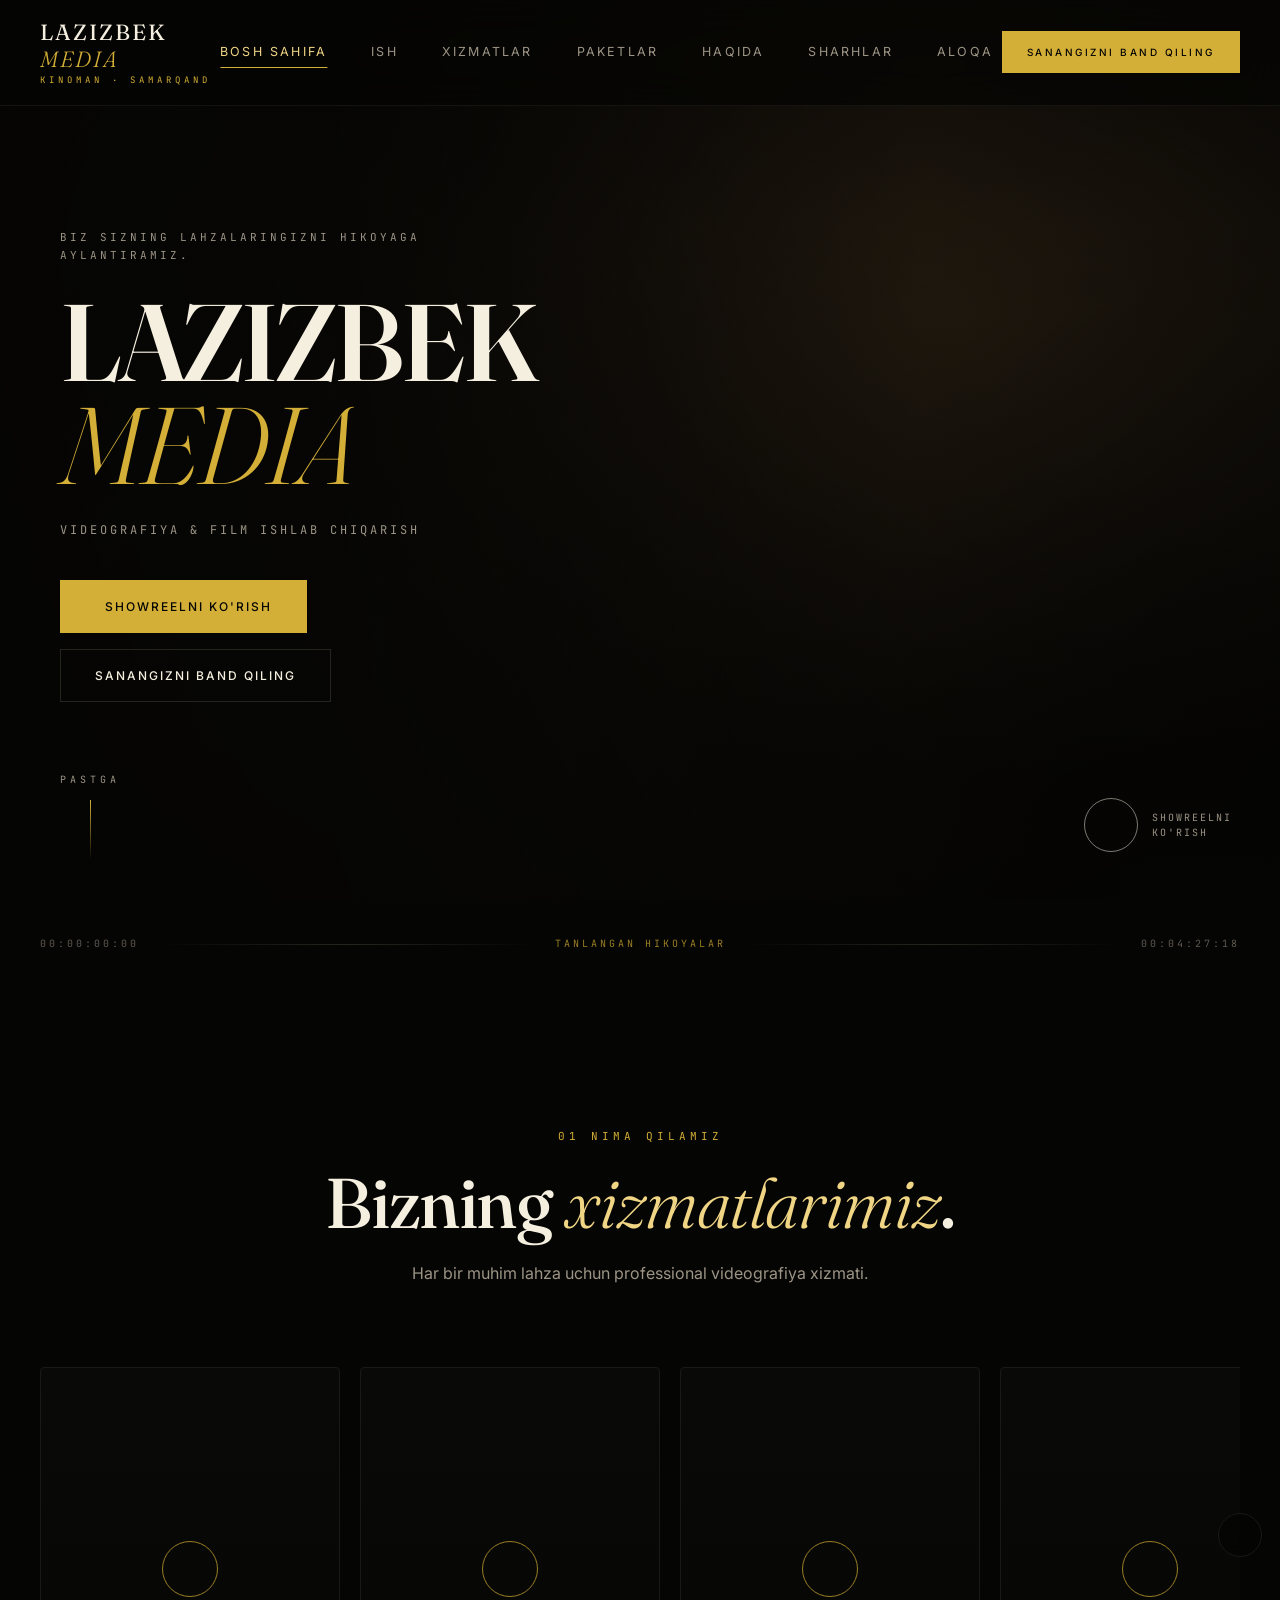
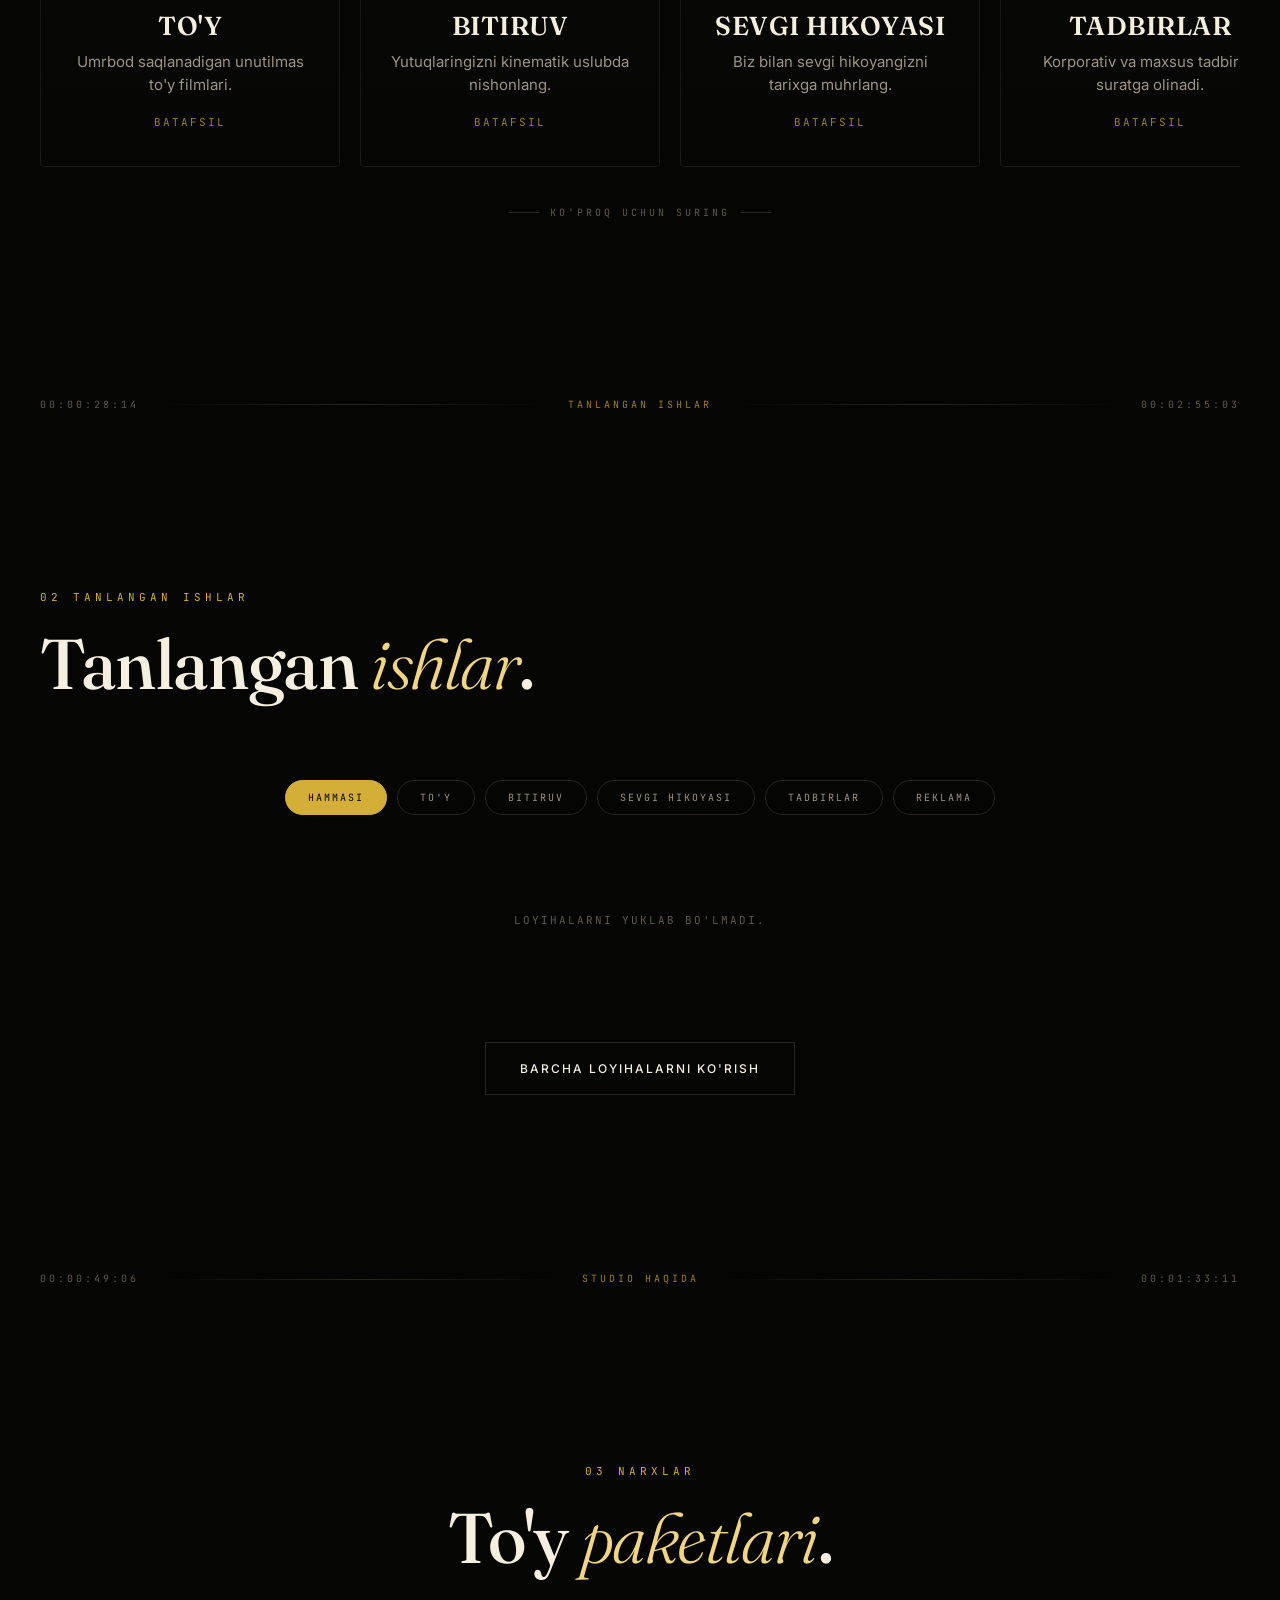
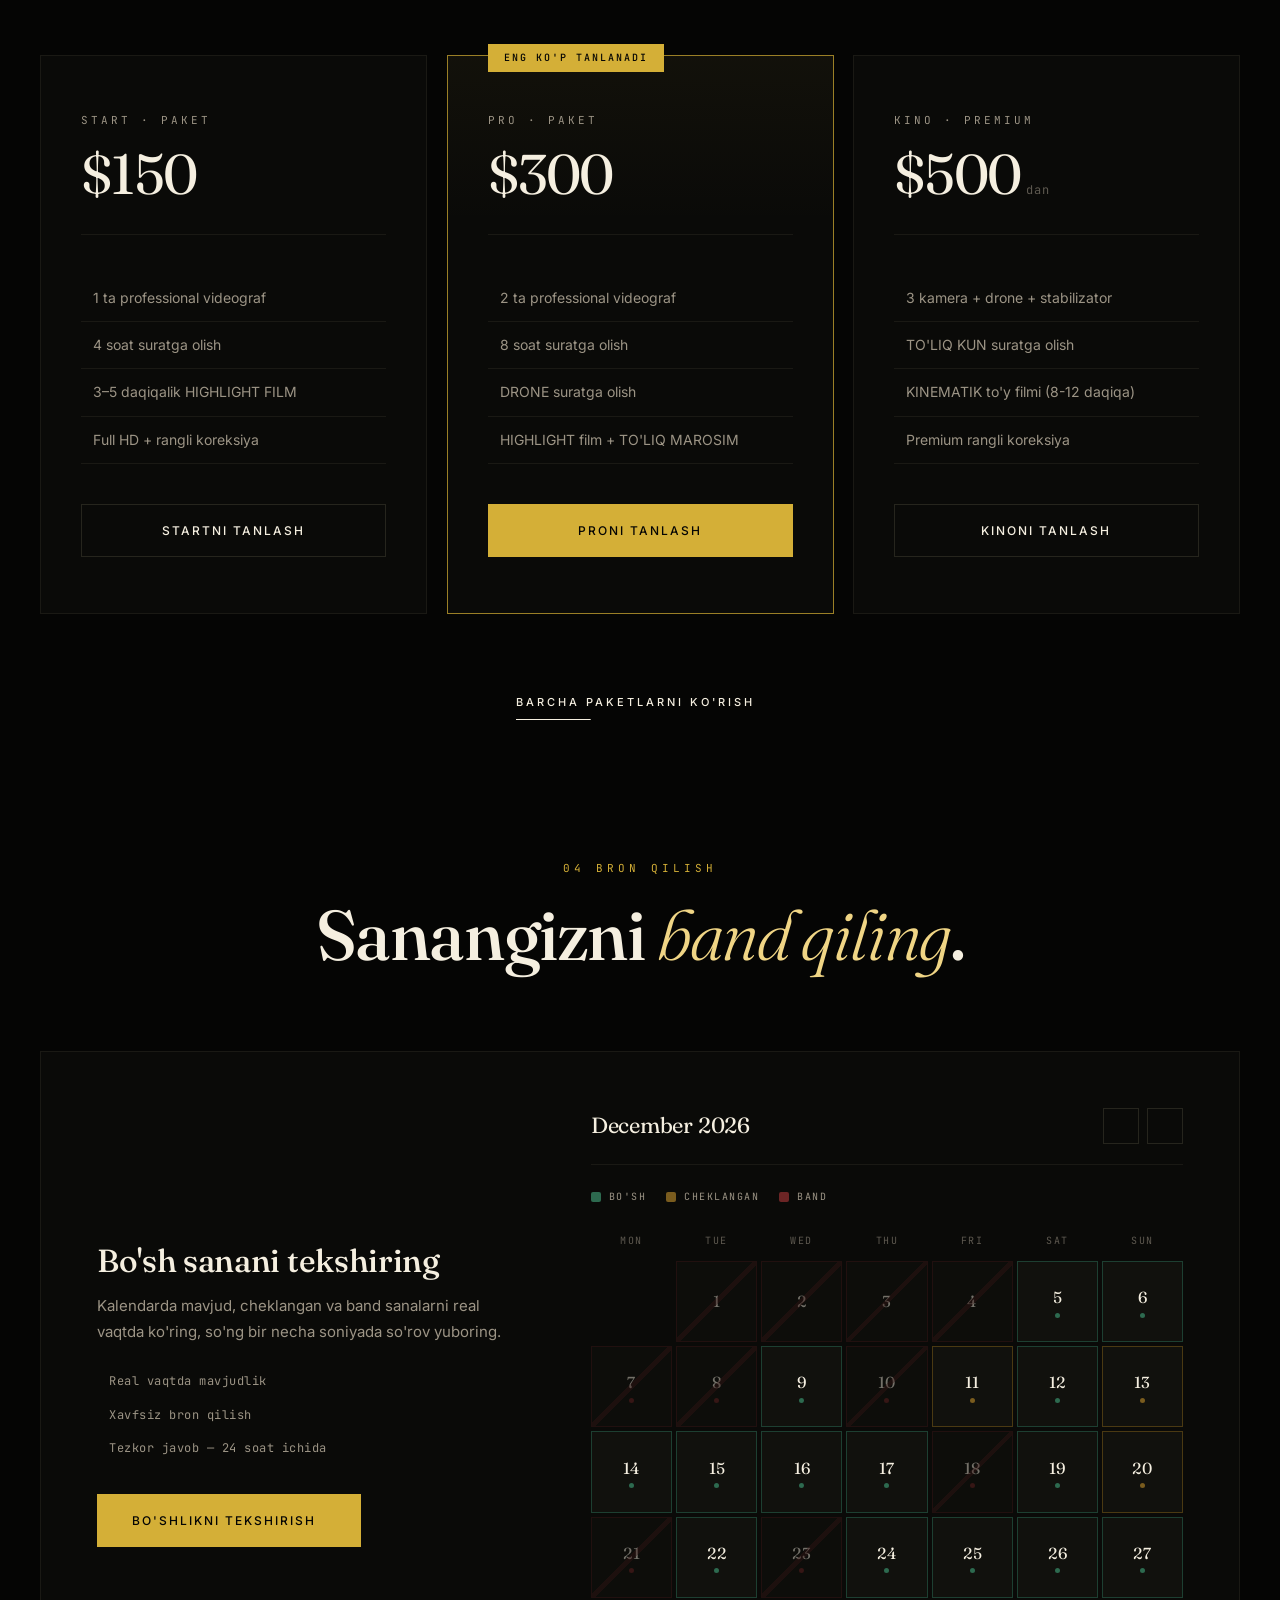
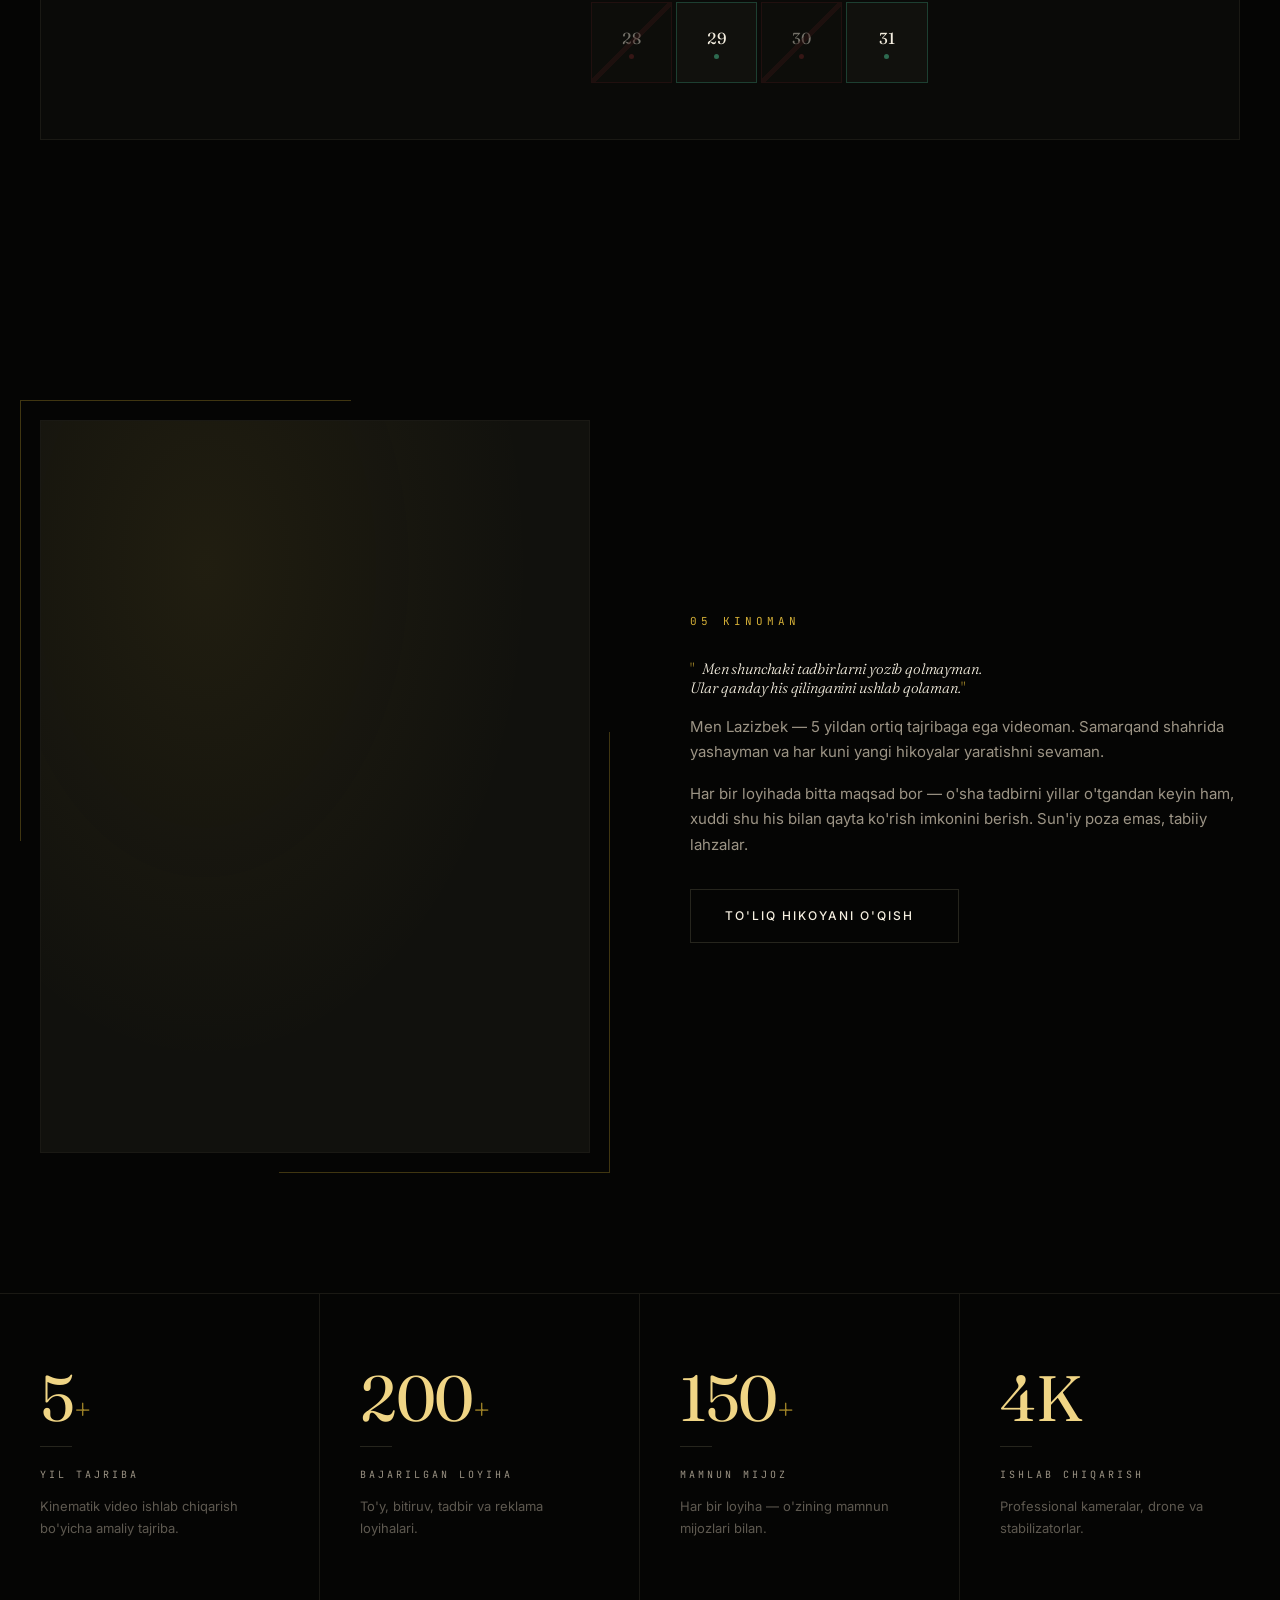
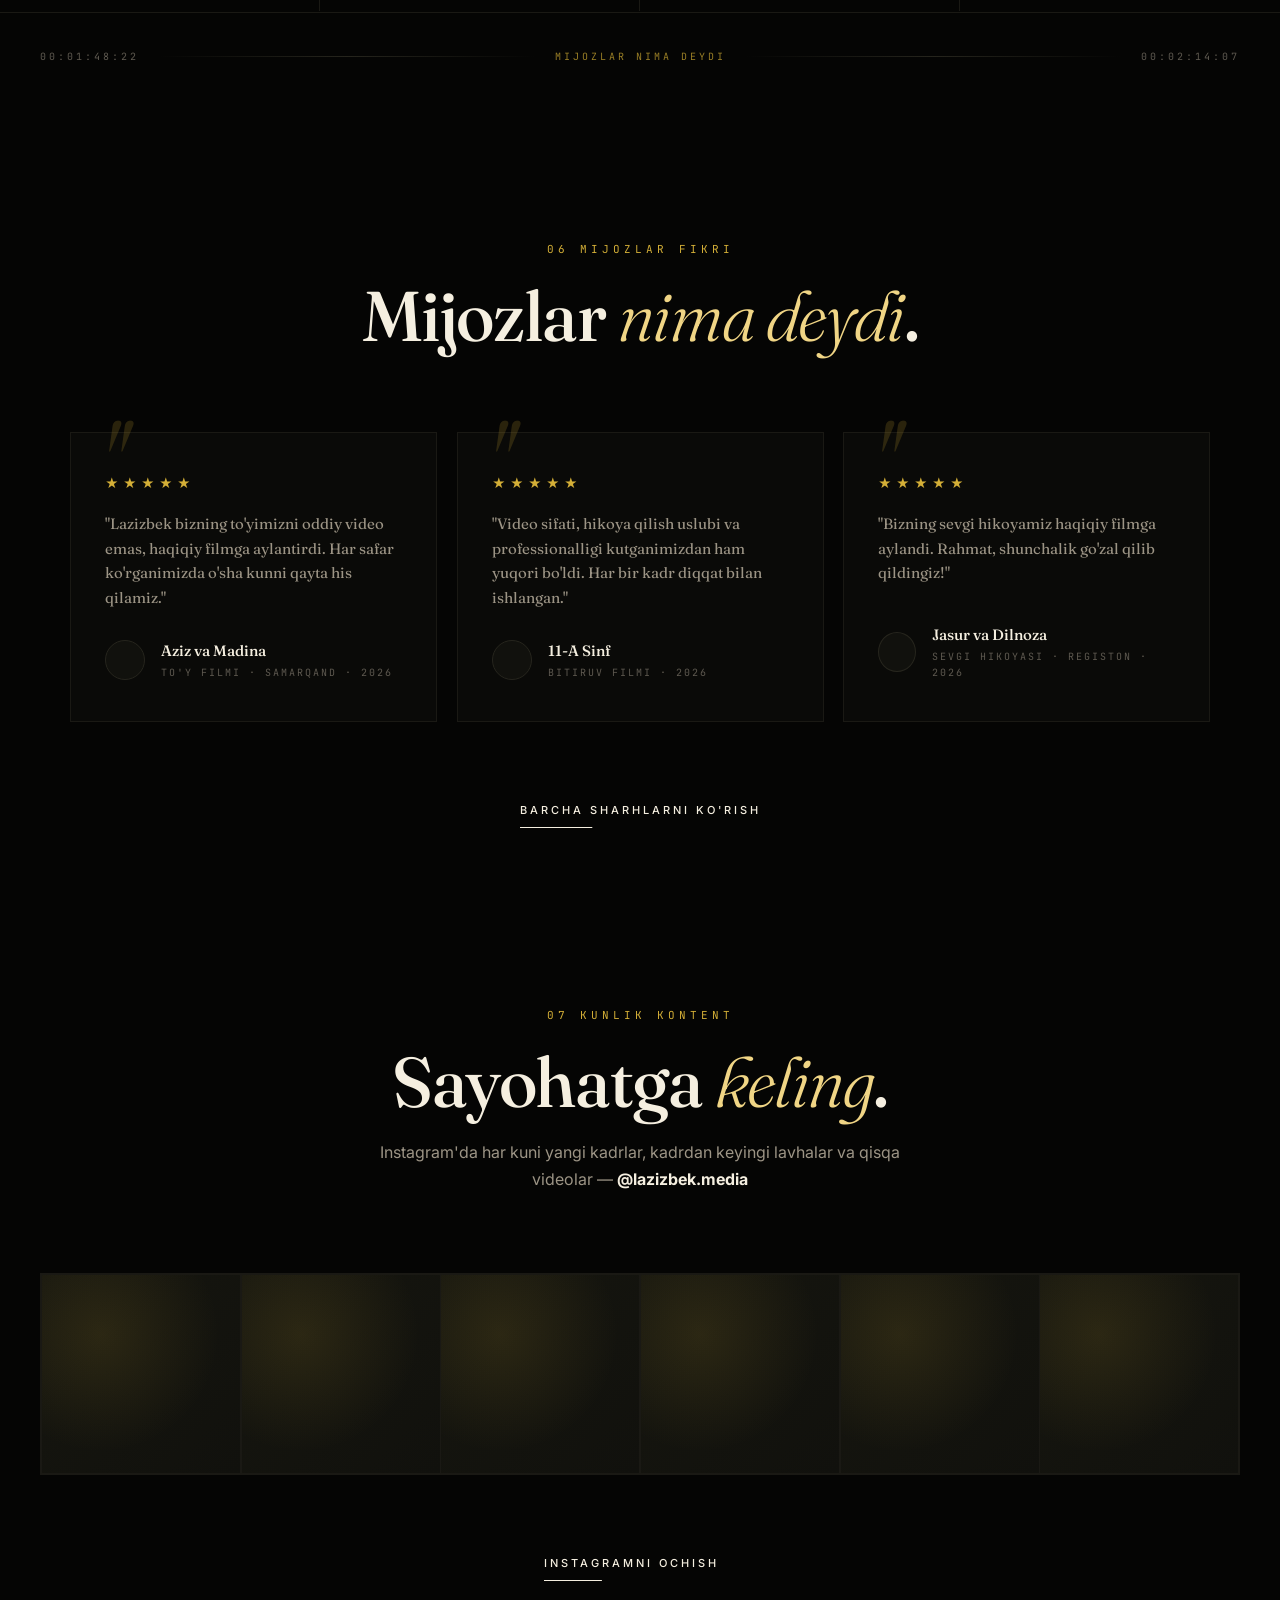
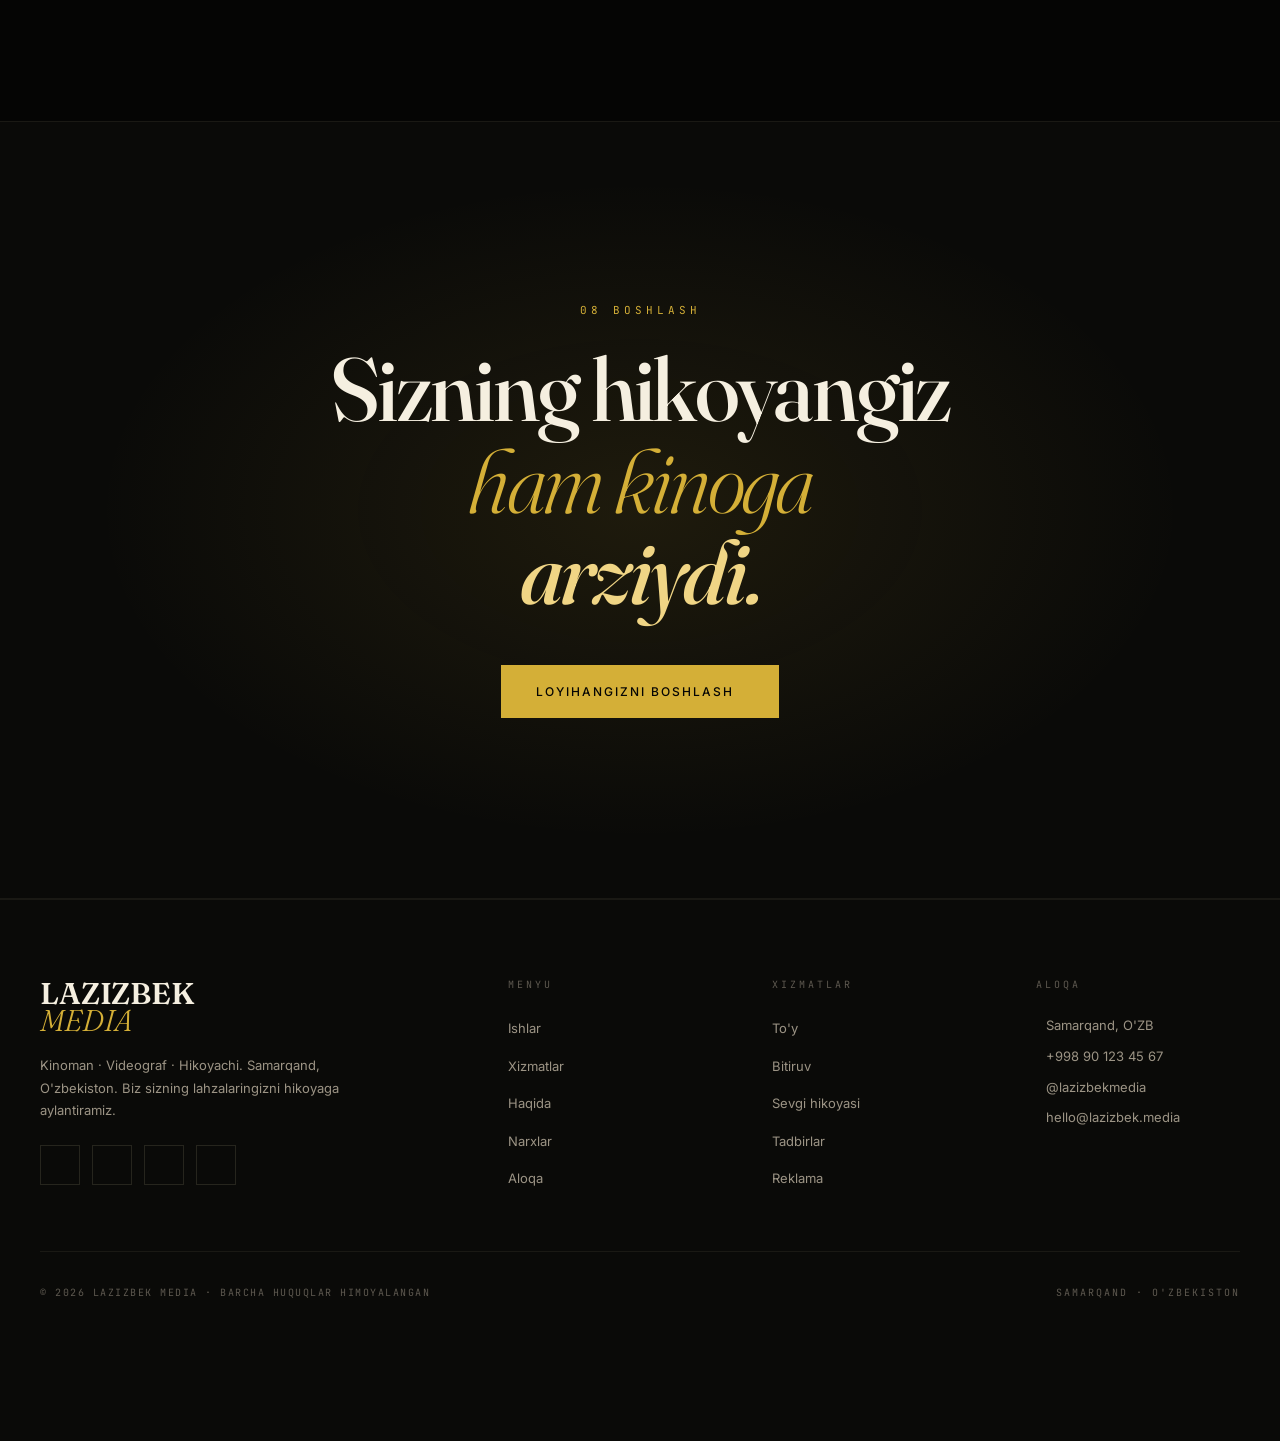
==== commit e5e78544: "Add files via upload" ====
--- a/index.html
+++ b/index.html
@@ -98,6 +98,8 @@
     </div>
 
     <div class="services-scroll-wrap">
+      <button type="button" class="services-nav-btn prev" id="servicesPrev" aria-label="Oldingi"><i class="ti ti-chevron-left"></i></button>
+      <button type="button" class="services-nav-btn next" id="servicesNext" aria-label="Keyingi"><i class="ti ti-chevron-right"></i></button>
       <div class="services-grid stagger" id="servicesGrid">
       <a href="portfolio.html?cat=wedding" class="service-card reveal">
         <div class="service-card-media"><img src="https://imgdb.io/i/X_wyB3c.jpg" alt="To'y" loading="lazy" onerror="this.style.display='none'"></div>
--- a/css/style.css
+++ b/css/style.css
@@ -379,8 +379,8 @@
     position:relative;
     inset:auto;
     width:100%;
-    height:48vh;
-    min-height:340px;
+    height:40vh;
+    min-height:280px;
     flex-shrink:0;
     overflow:hidden;
     container-type:size;
@@ -400,14 +400,11 @@
     z-index:3;
     max-width:none;
     background:var(--obsidian);
-    padding:40px 24px 60px;
+    padding:28px 24px 32px;
   }
-  .hero-scroll-hint{
-    position:static;
-    align-items:center;
-    margin:8px auto 0;
-    left:auto;bottom:auto;
-  }
+  .hero-tagline-small{margin-bottom:14px;}
+  .hero-sub-left{margin:14px 0 22px;}
+  .hero-actions-left{margin-bottom:20px;}
 }
 .hero-tagline-small{
   font-family:'JetBrains Mono',monospace;
@@ -549,7 +546,14 @@
   animation:fadeUp 1s var(--ease) 1.2s forwards;
   opacity:0;
 }
-@media(max-width:768px){.hero-scroll-hint{left:24px;}}
+@media(max-width:768px){
+  .hero-scroll-hint{
+    position:static;
+    left:auto;bottom:auto;
+    align-items:center;
+    margin:4px auto 24px;
+  }
+}
 .hero-scroll-hint .line{
   width:1px;
   height:60px;
@@ -633,6 +637,37 @@
 
 /* ---------- SERVICES (photo cards) ---------- */
 .services-scroll-wrap{position:relative;}
+.services-nav-btn{
+  display:none;
+  position:absolute;
+  top:40%;
+  transform:translateY(-50%);
+  z-index:6;
+  width:44px;height:44px;
+  border-radius:50%;
+  border:1px solid var(--line-soft);
+  background:rgba(5,5,4,0.85);
+  backdrop-filter:blur(8px);
+  color:var(--ivory);
+  font-size:18px;
+  align-items:center;
+  justify-content:center;
+  cursor:pointer;
+  transition:all .3s var(--ease);
+}
+.services-nav-btn:hover{border-color:var(--gold);color:var(--gold-light);background:var(--obsidian-elevated);}
+.services-nav-btn.prev{left:-4px;}
+.services-nav-btn.next{right:-4px;}
+.services-nav-btn:disabled{opacity:0;pointer-events:none;}
+@media(min-width:601px){
+  .services-nav-btn{display:flex;}
+}
+@media(min-width:1024px){
+  .services-nav-btn.prev{left:-22px;}
+  .services-nav-btn.next{right:-22px;}
+}
+.services-grid.dragging{cursor:grabbing;scroll-snap-type:none;user-select:none;}
+@media(min-width:601px){#servicesGrid{cursor:grab;}}
 
 .services-grid{
   display:grid;
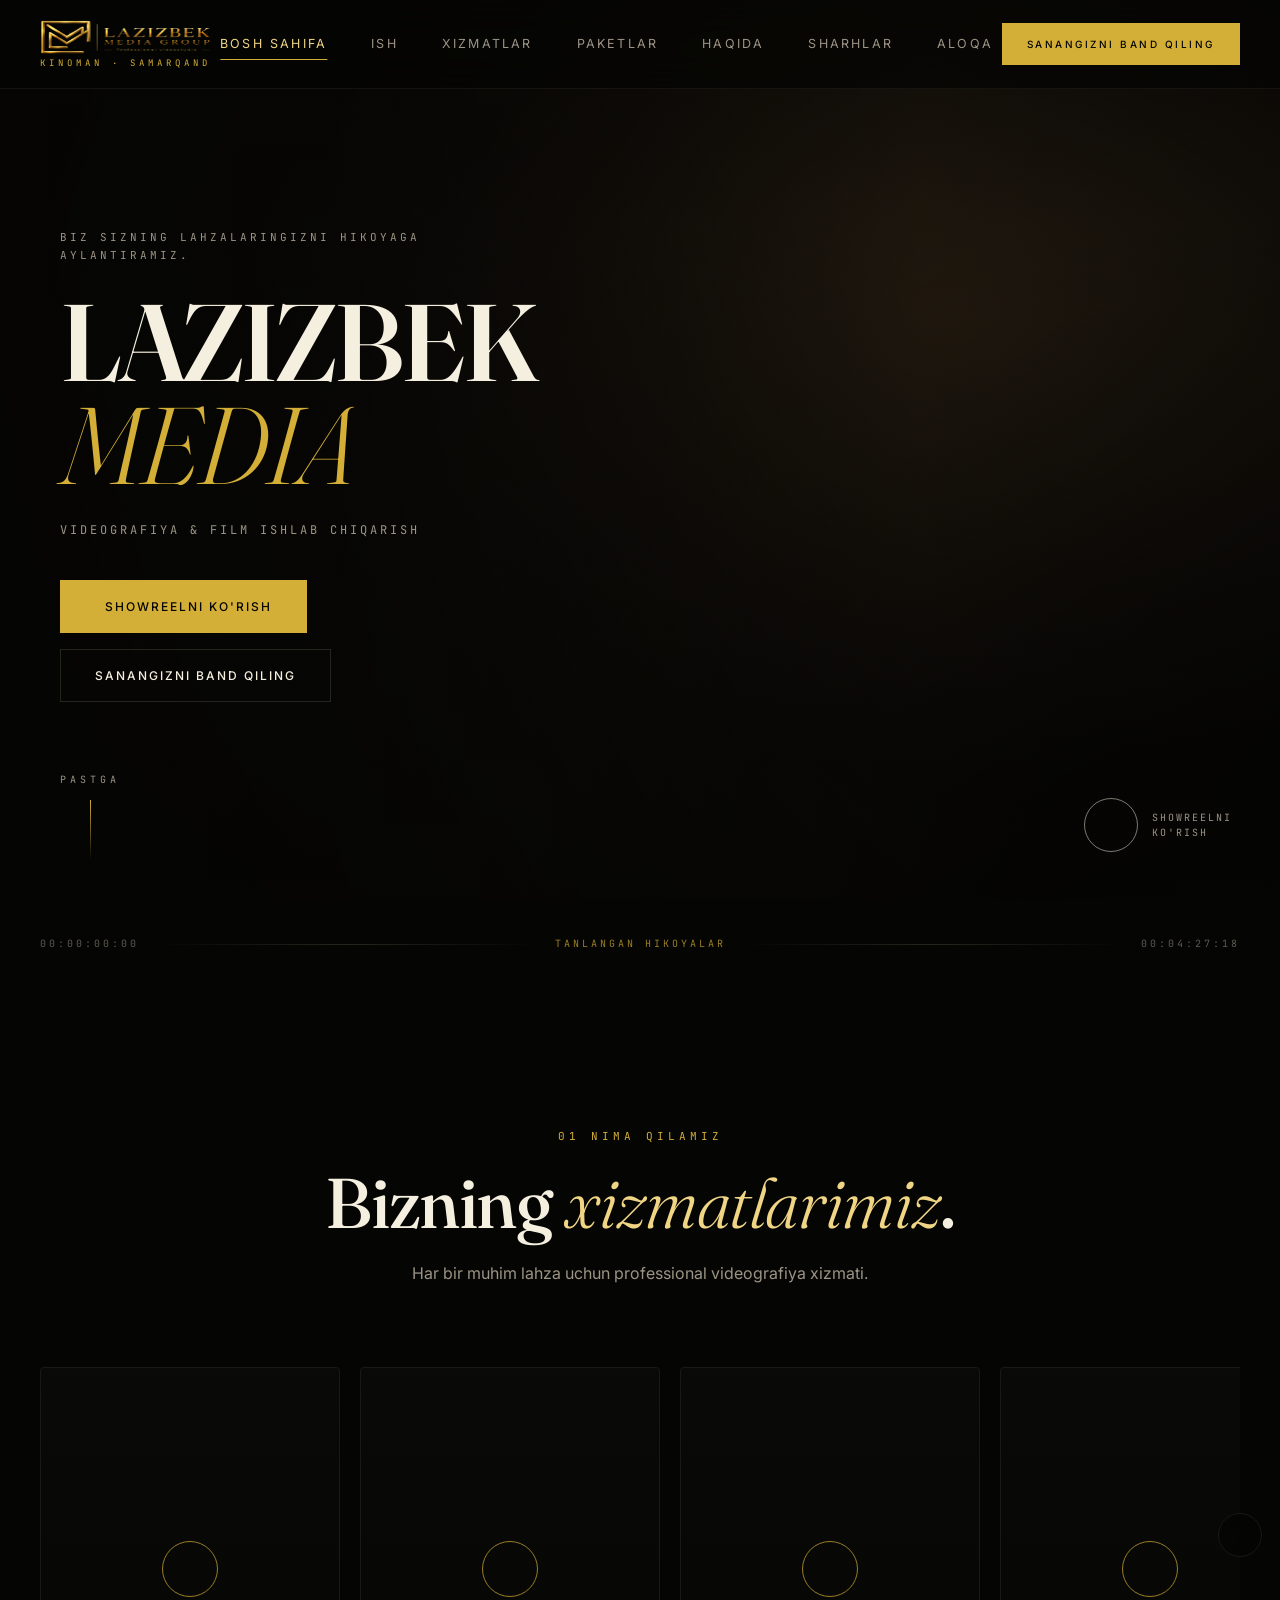
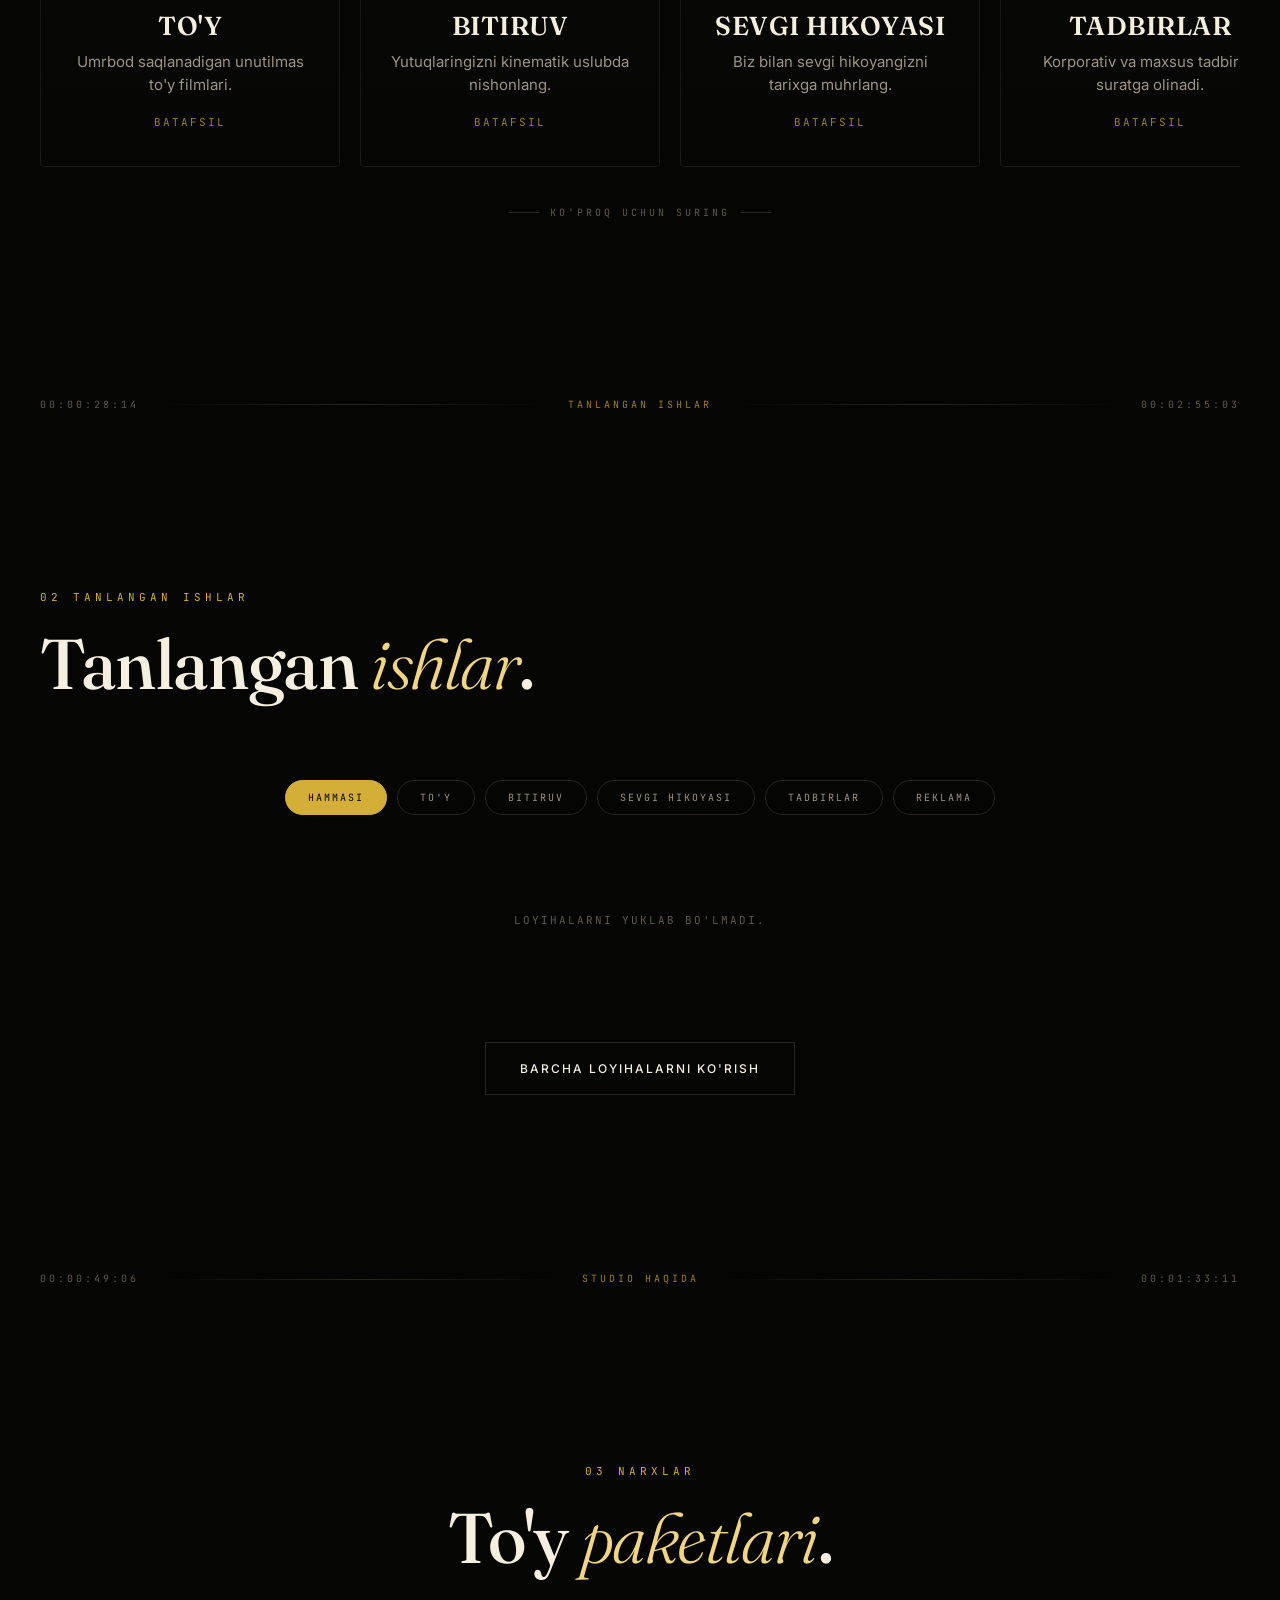
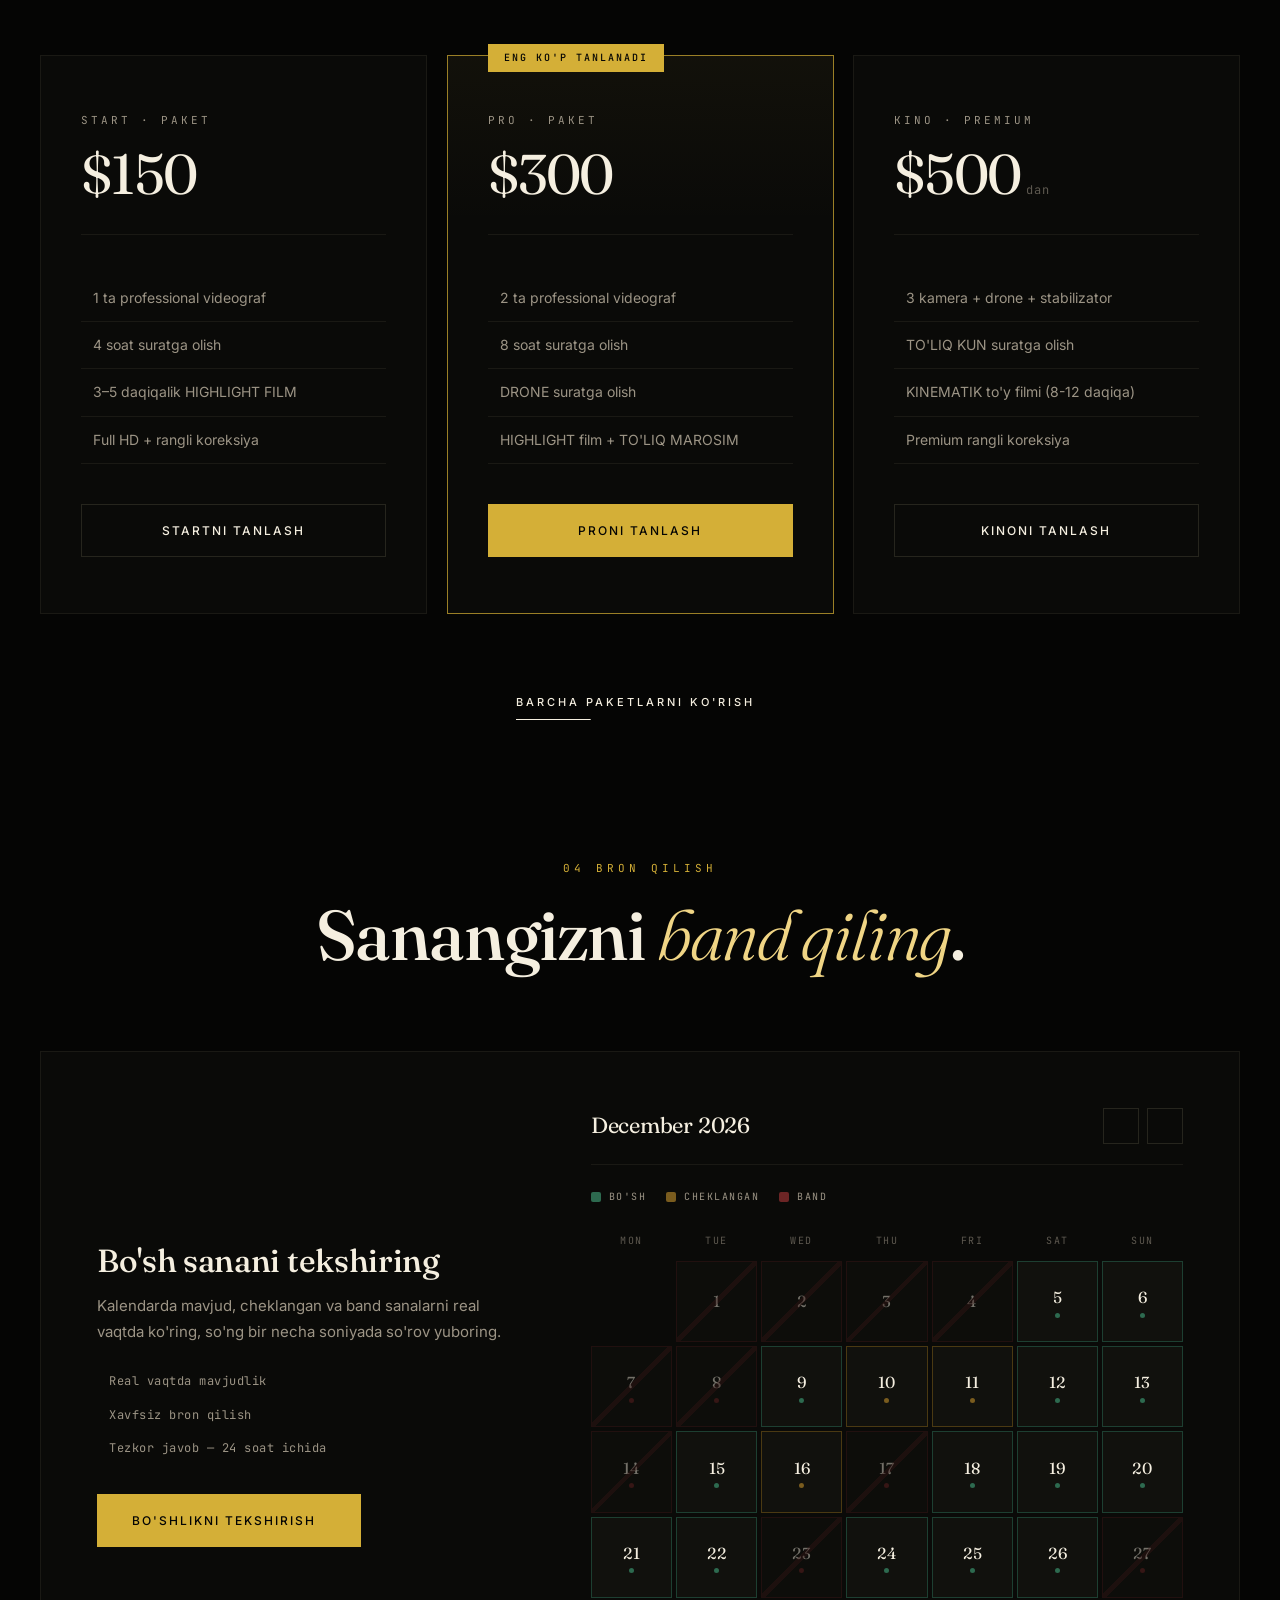
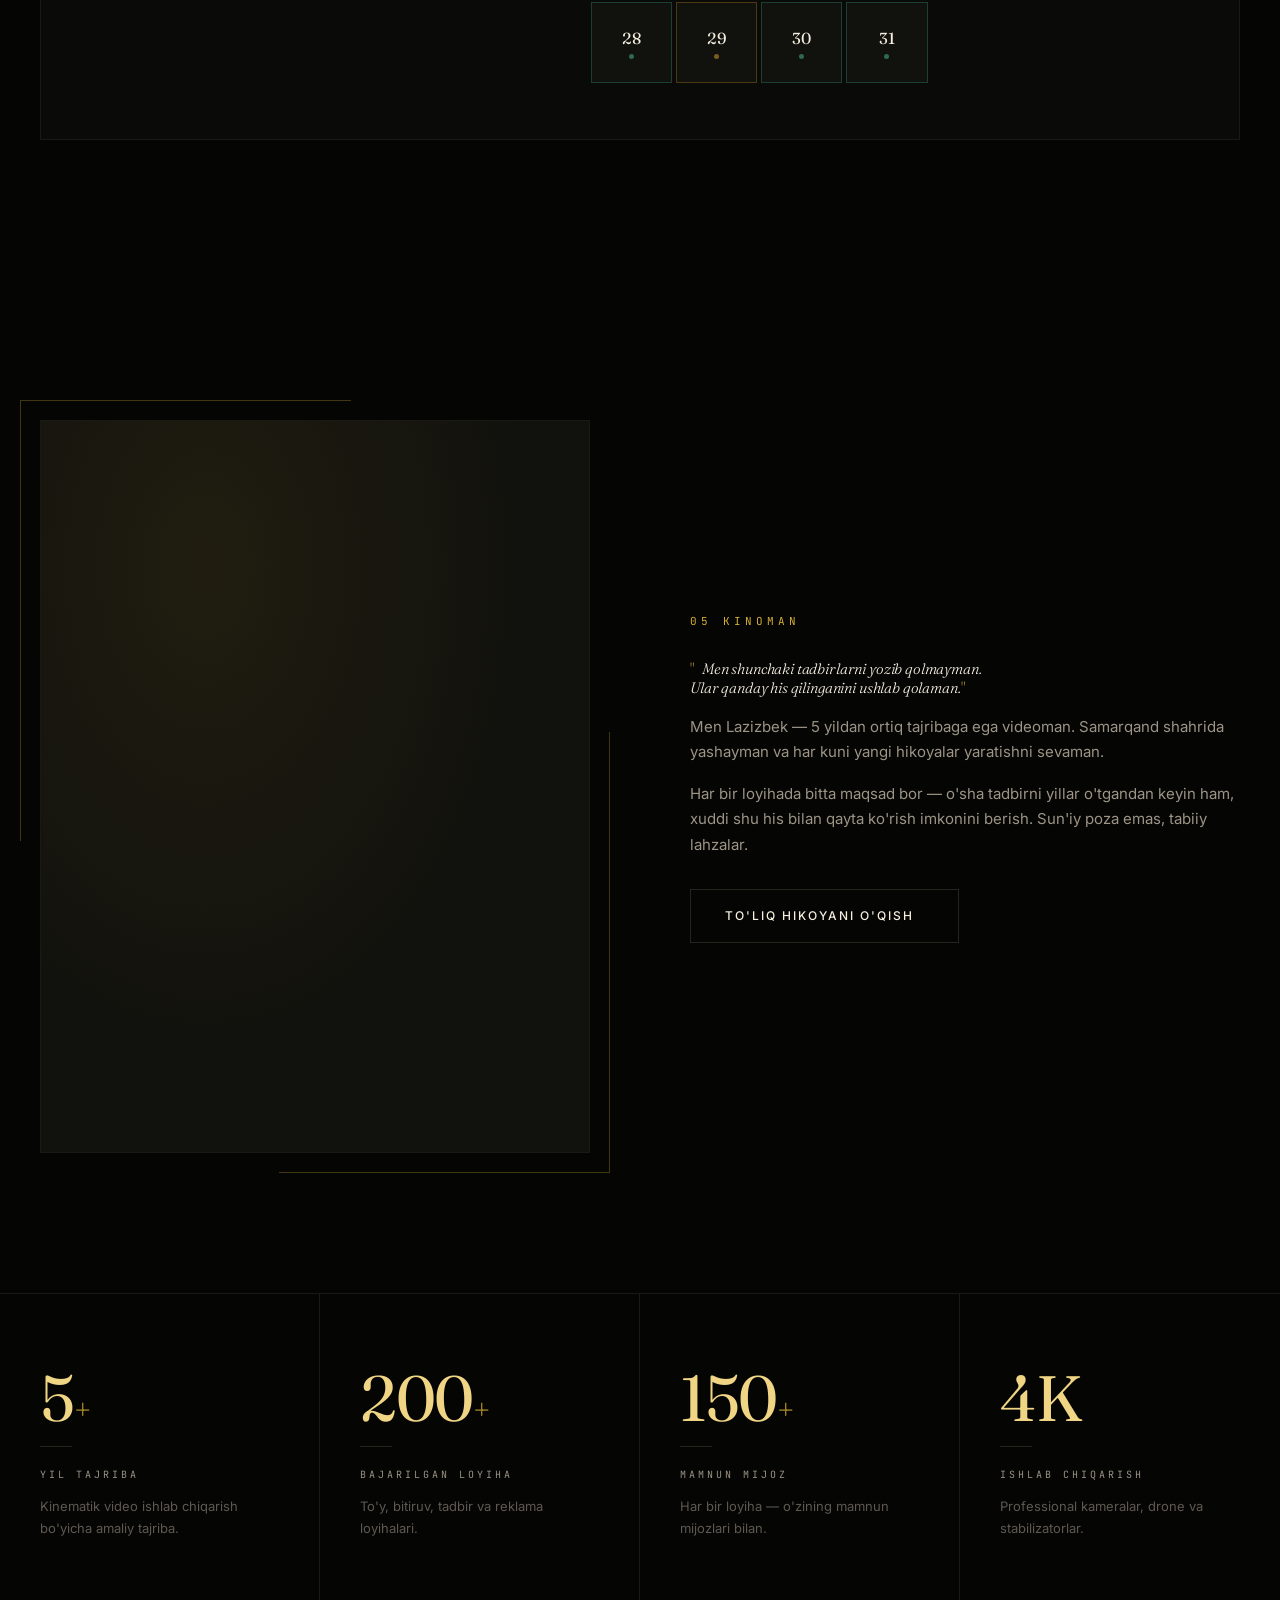
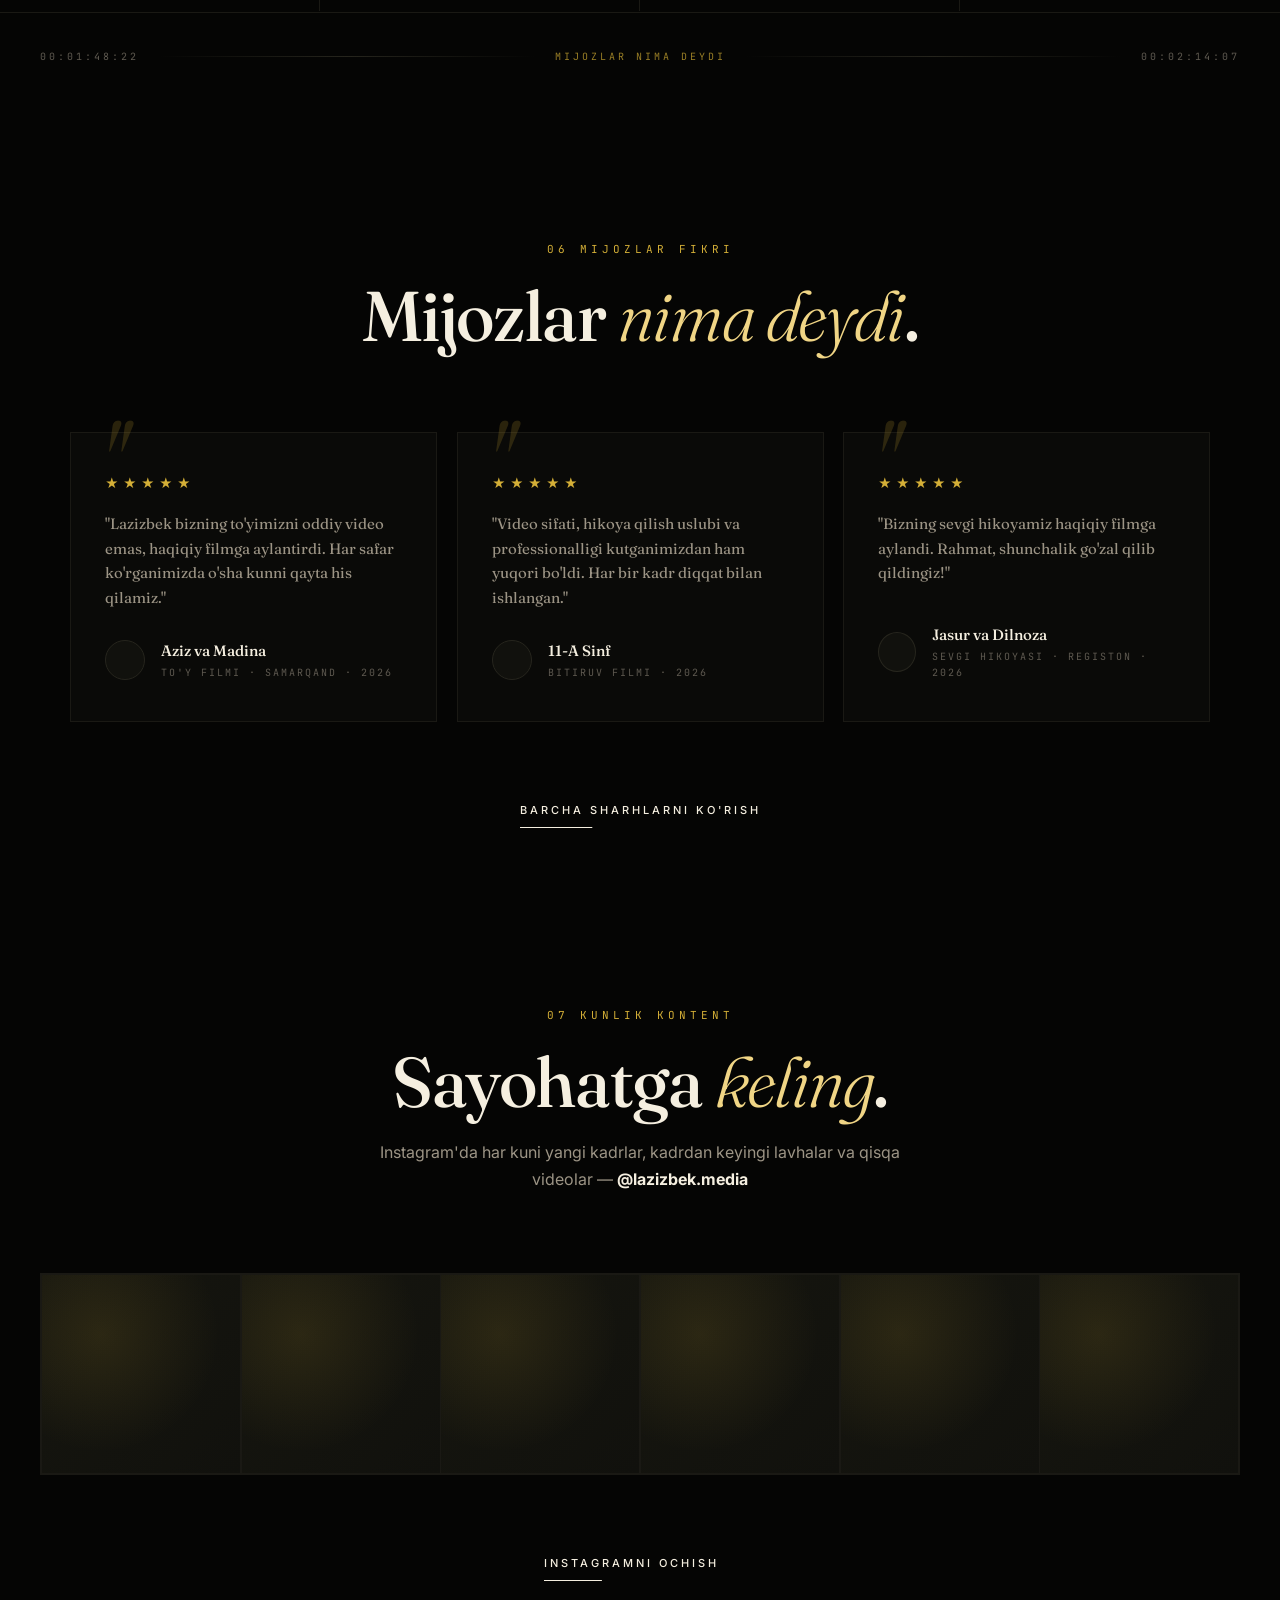
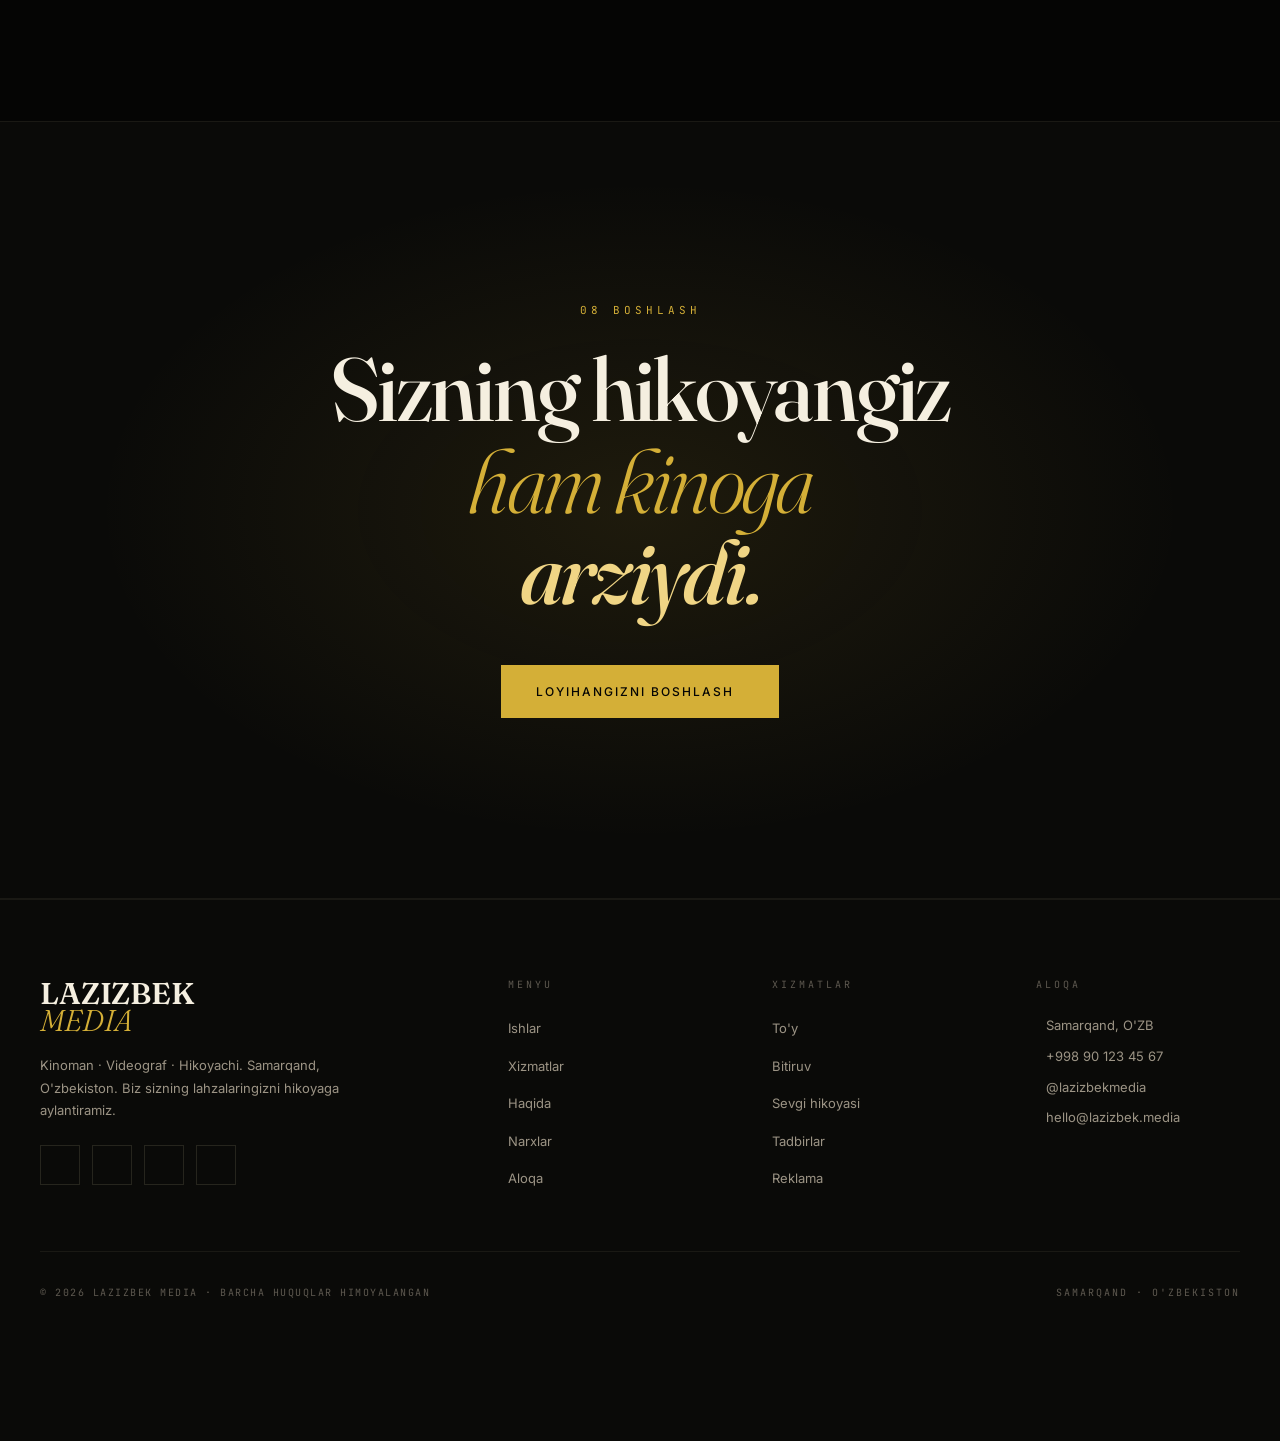
==== commit 4114587d: "Add files via upload" ====
--- a/index.html
+++ b/index.html
@@ -14,8 +14,8 @@
 <nav class="nav" id="siteNav">
   <div class="nav-inner">
     <a href="index.html" class="logo">
-      LAZIZBEK <span style="color:var(--gold);font-style:italic;font-weight:300;">MEDIA</span>
-      <small>KINOMAN · SAMARQAND</small>
+      <img src="images/logo-full.png" alt="Lazizbek Media Group" class="logo-img">
+      <small>KINOMAN &middot; SAMARQAND</small>
     </a>
     <div class="nav-links" id="navLinks">
       <a href="index.html" class="active"><i class="ti ti-home"></i><span>Bosh sahifa</span></a>
--- a/css/style.css
+++ b/css/style.css
@@ -188,10 +188,15 @@
   line-height:1.15;
   display:flex;
   flex-direction:column;
-  gap:2px;
+  gap:4px;
+}
+.logo-img{
+  display:block;
+  height:34px;
+  width:auto;
 }
 @media(max-width:480px){
-  .logo{font-size:18px;letter-spacing:1px;}
+  .logo-img{height:26px;}
   .logo small{font-size:8px;letter-spacing:2.5px;}
 }
 .logo small{
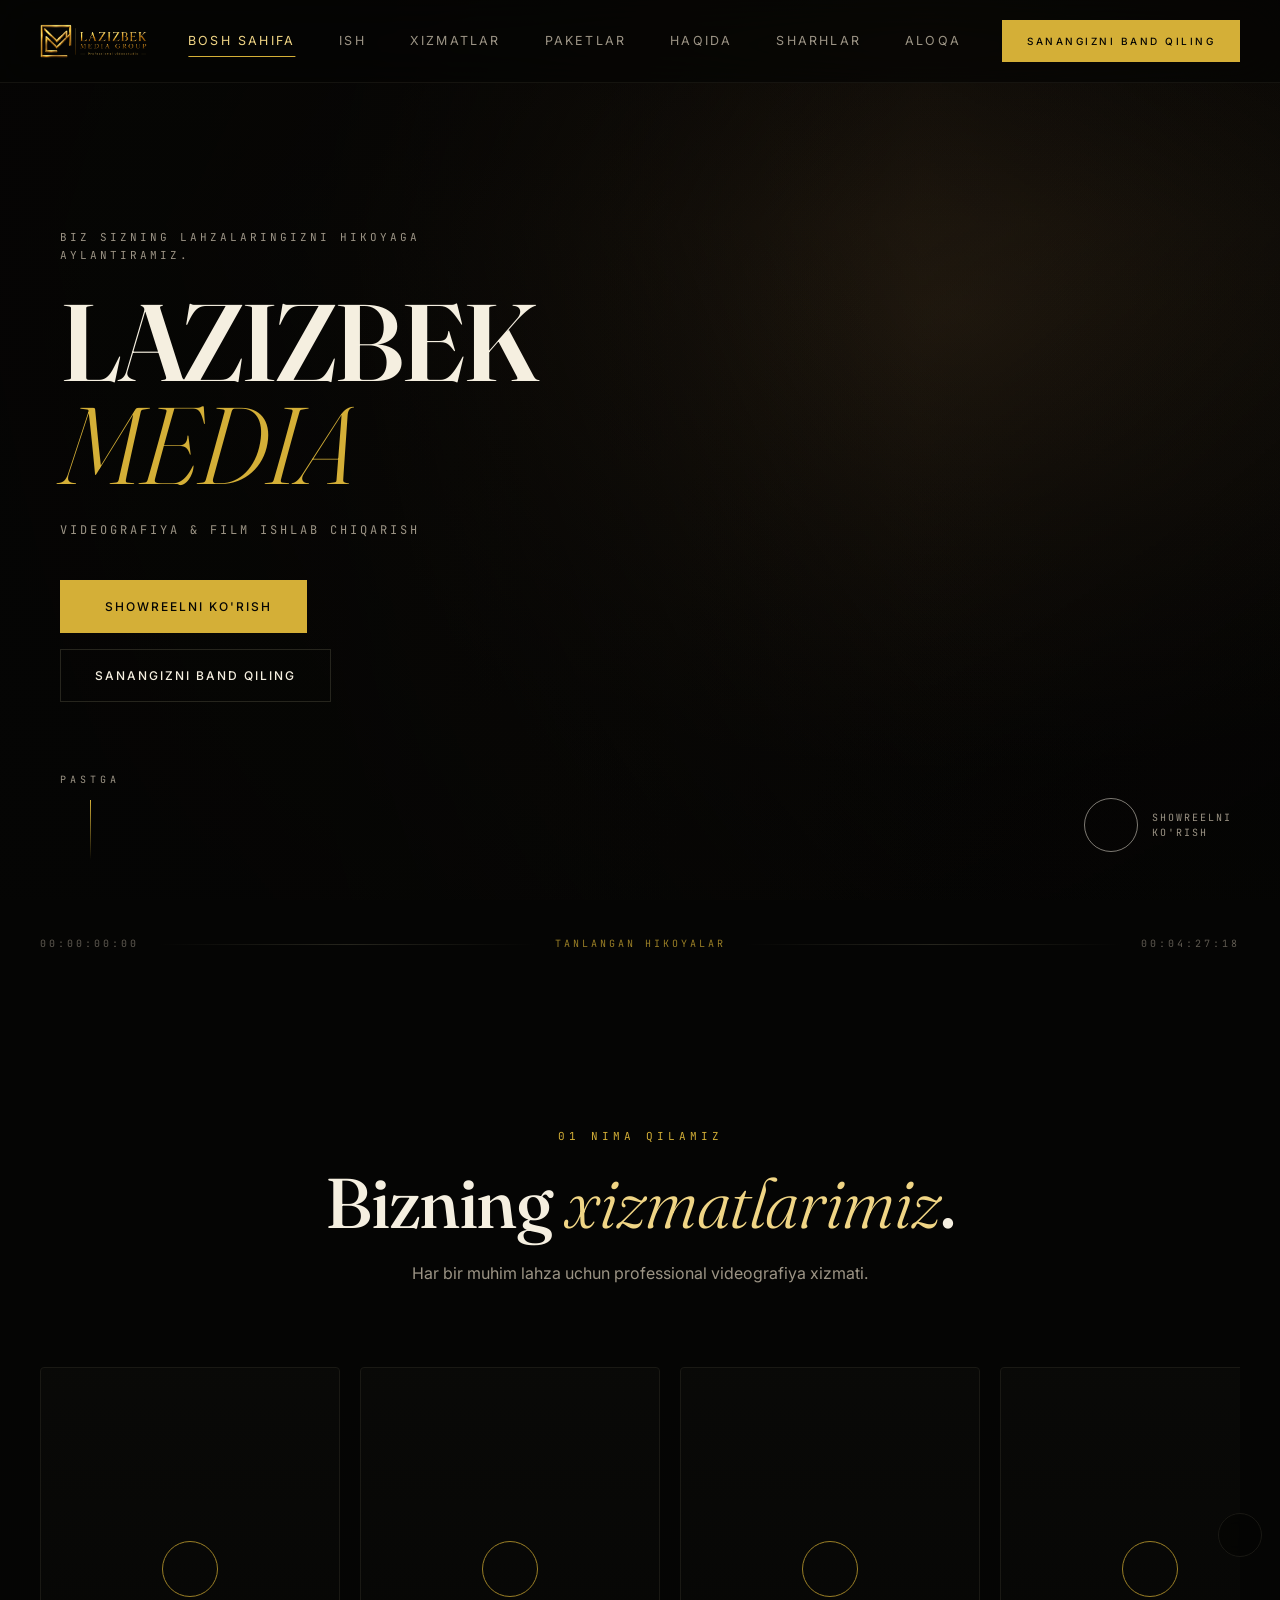
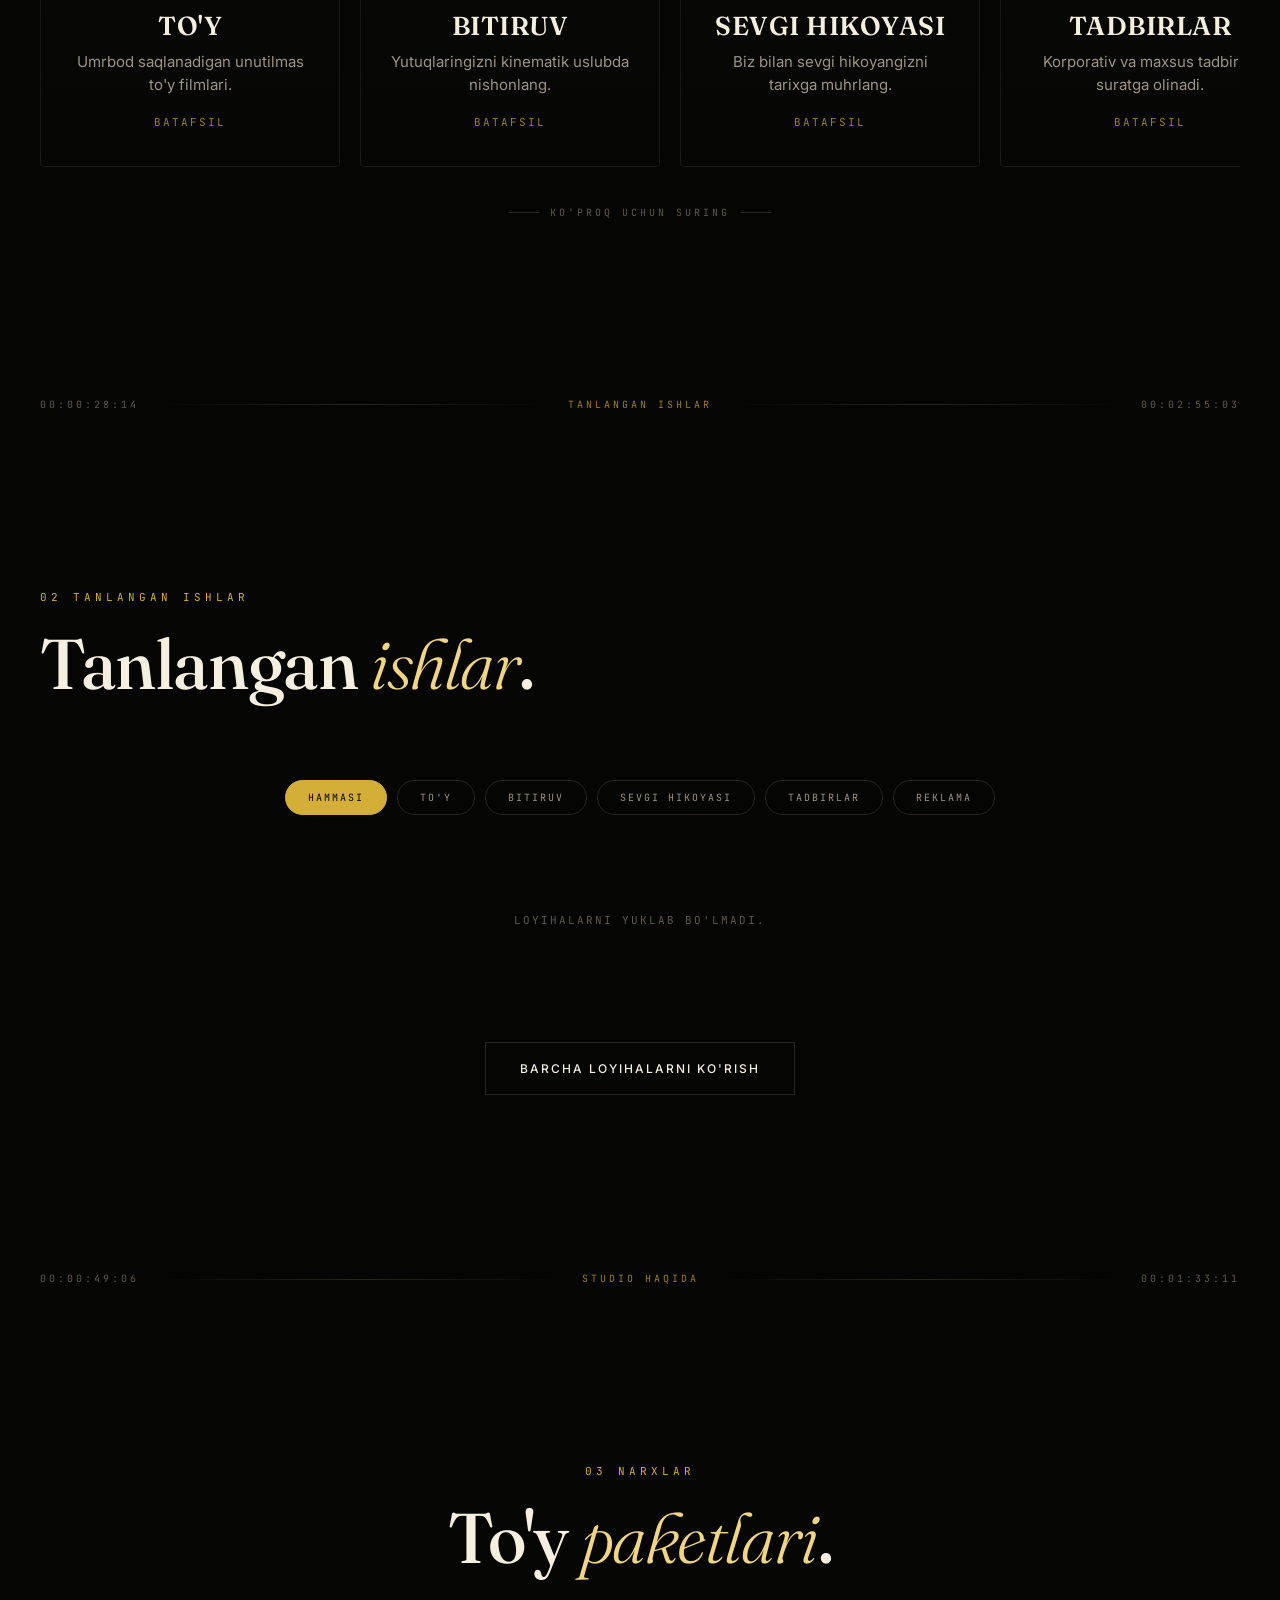
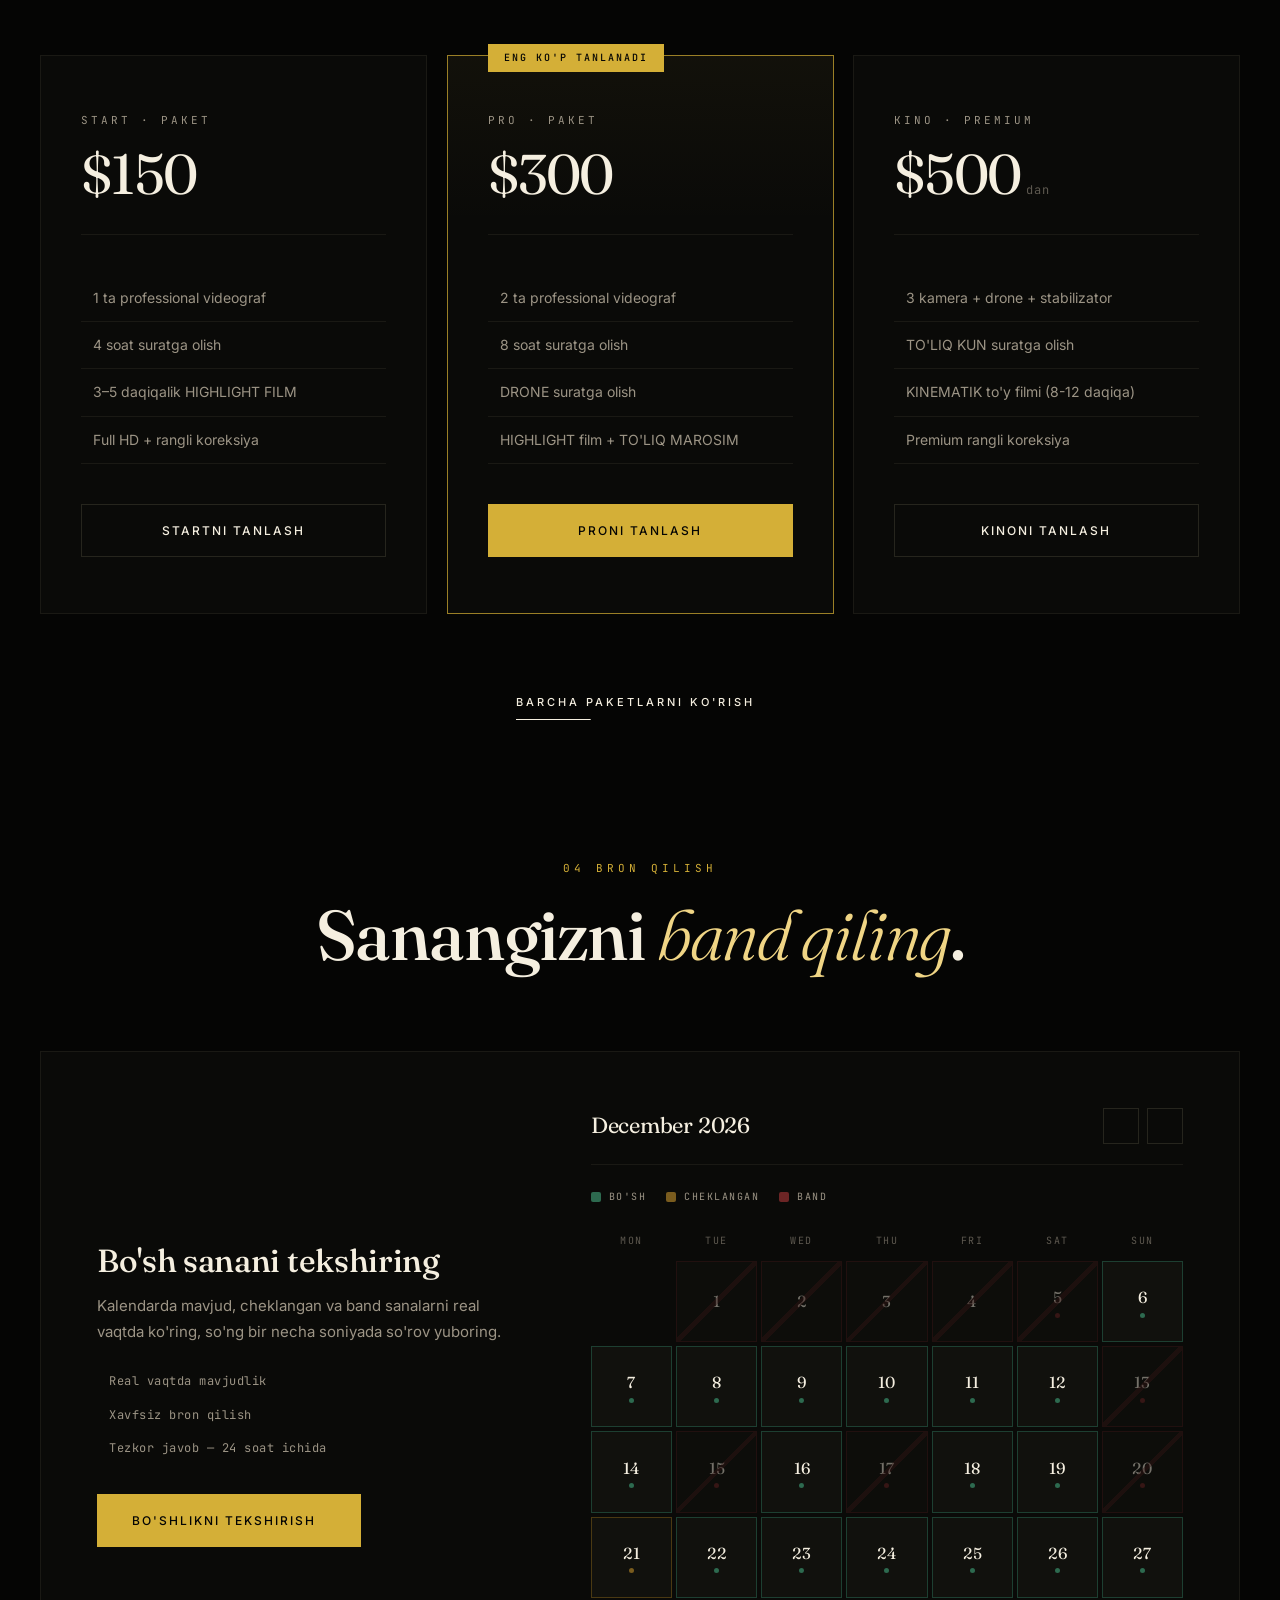
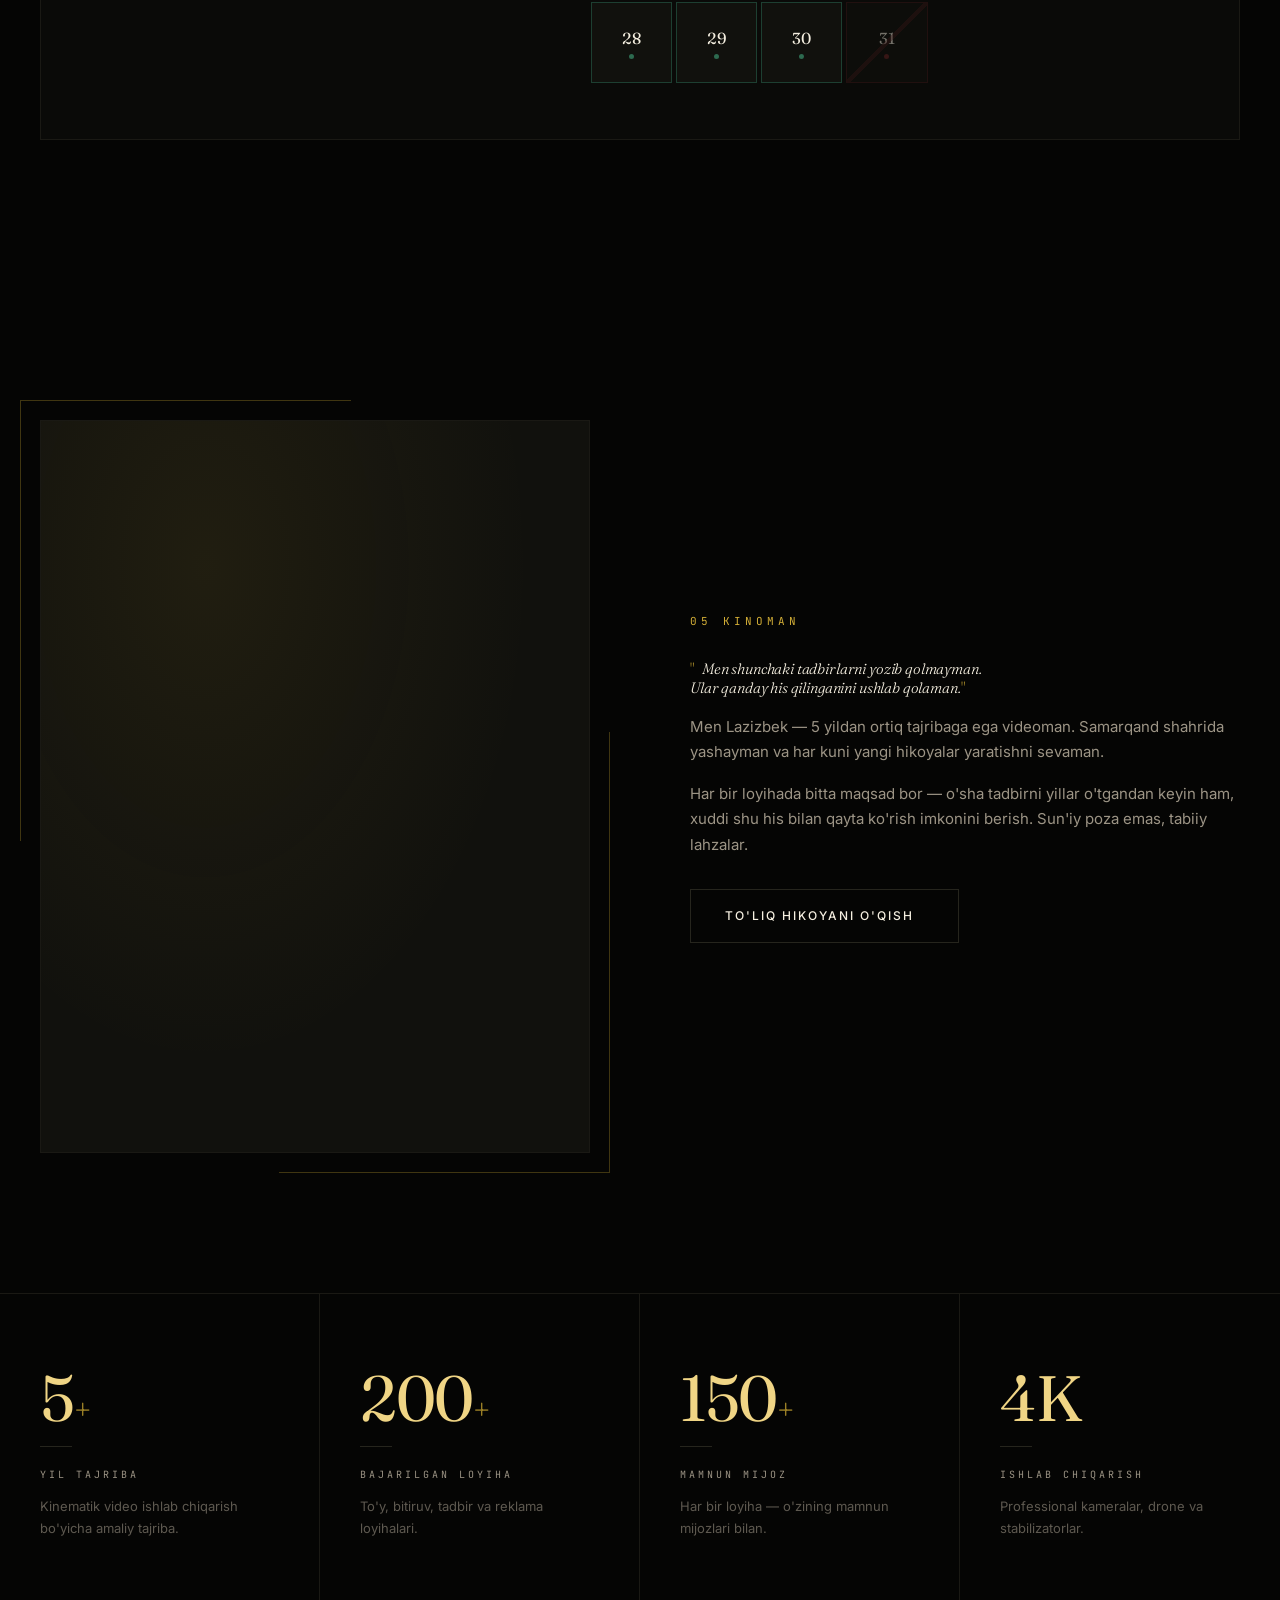
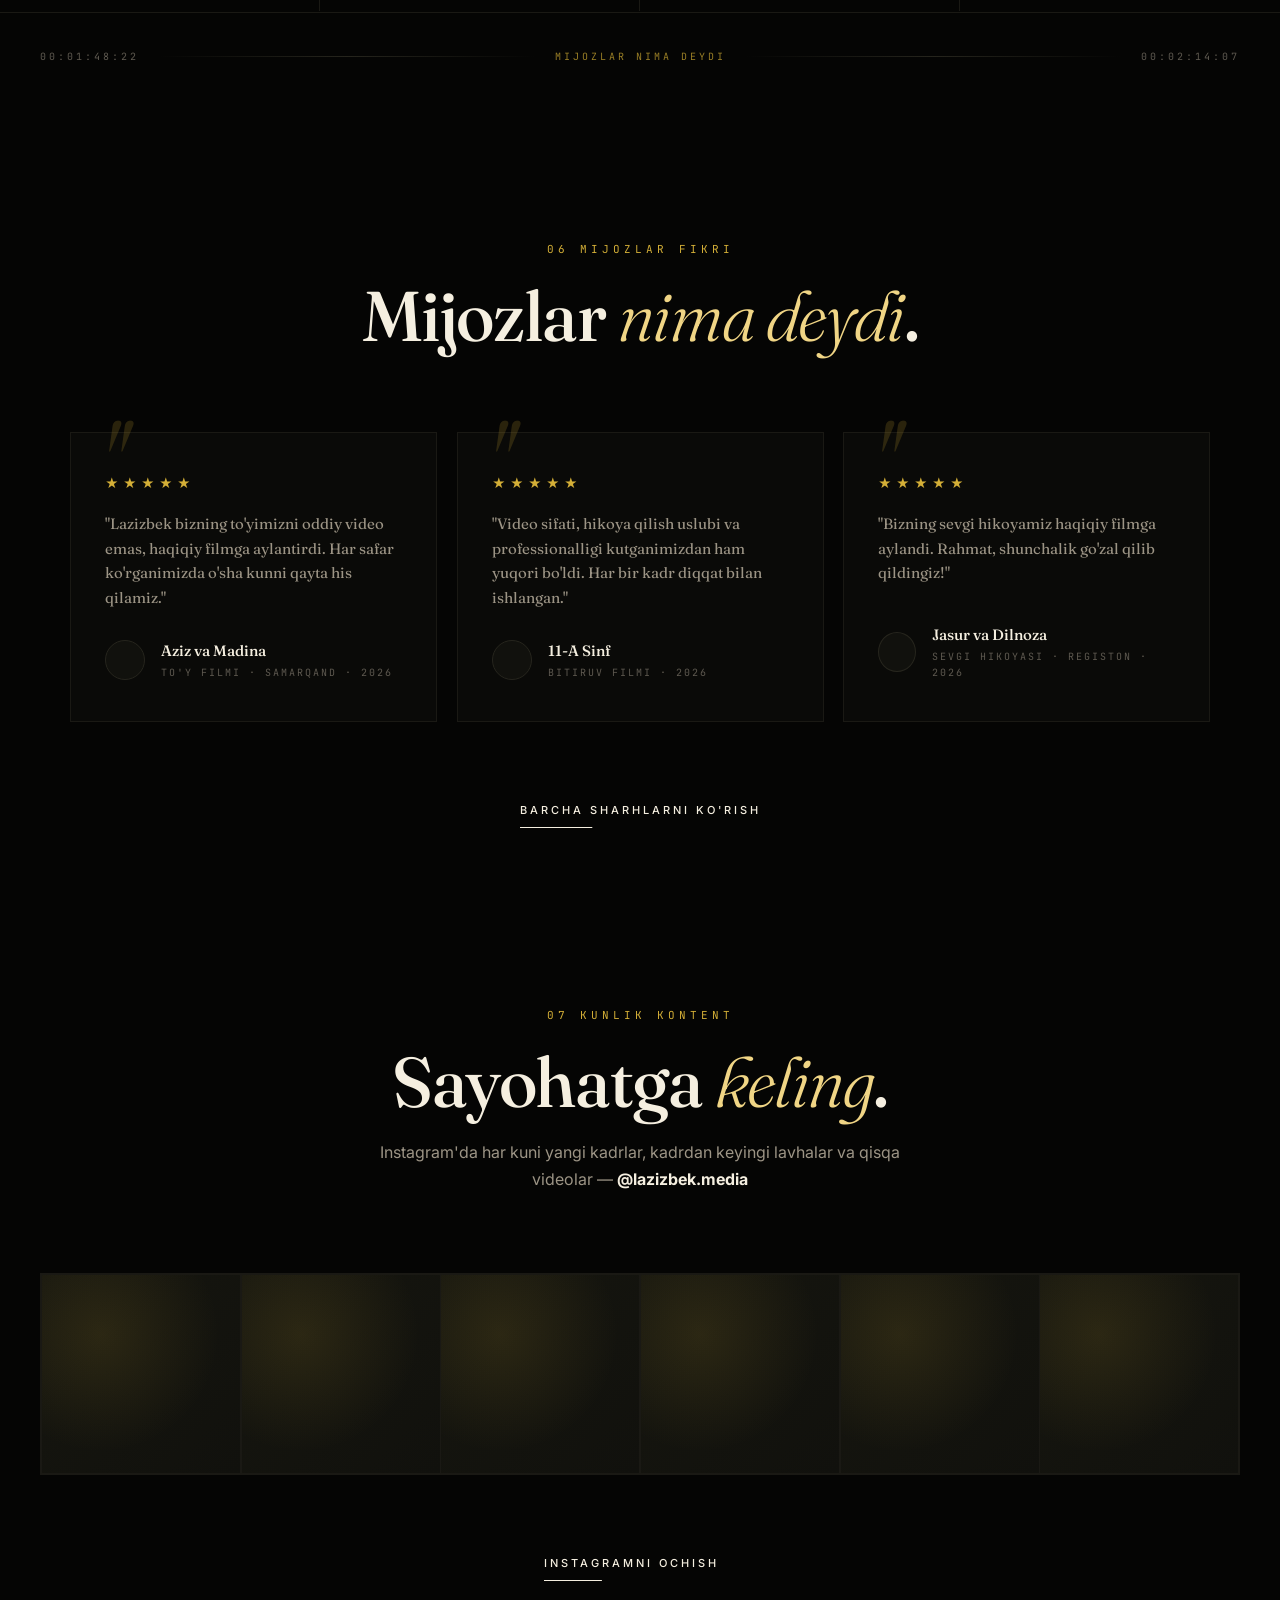
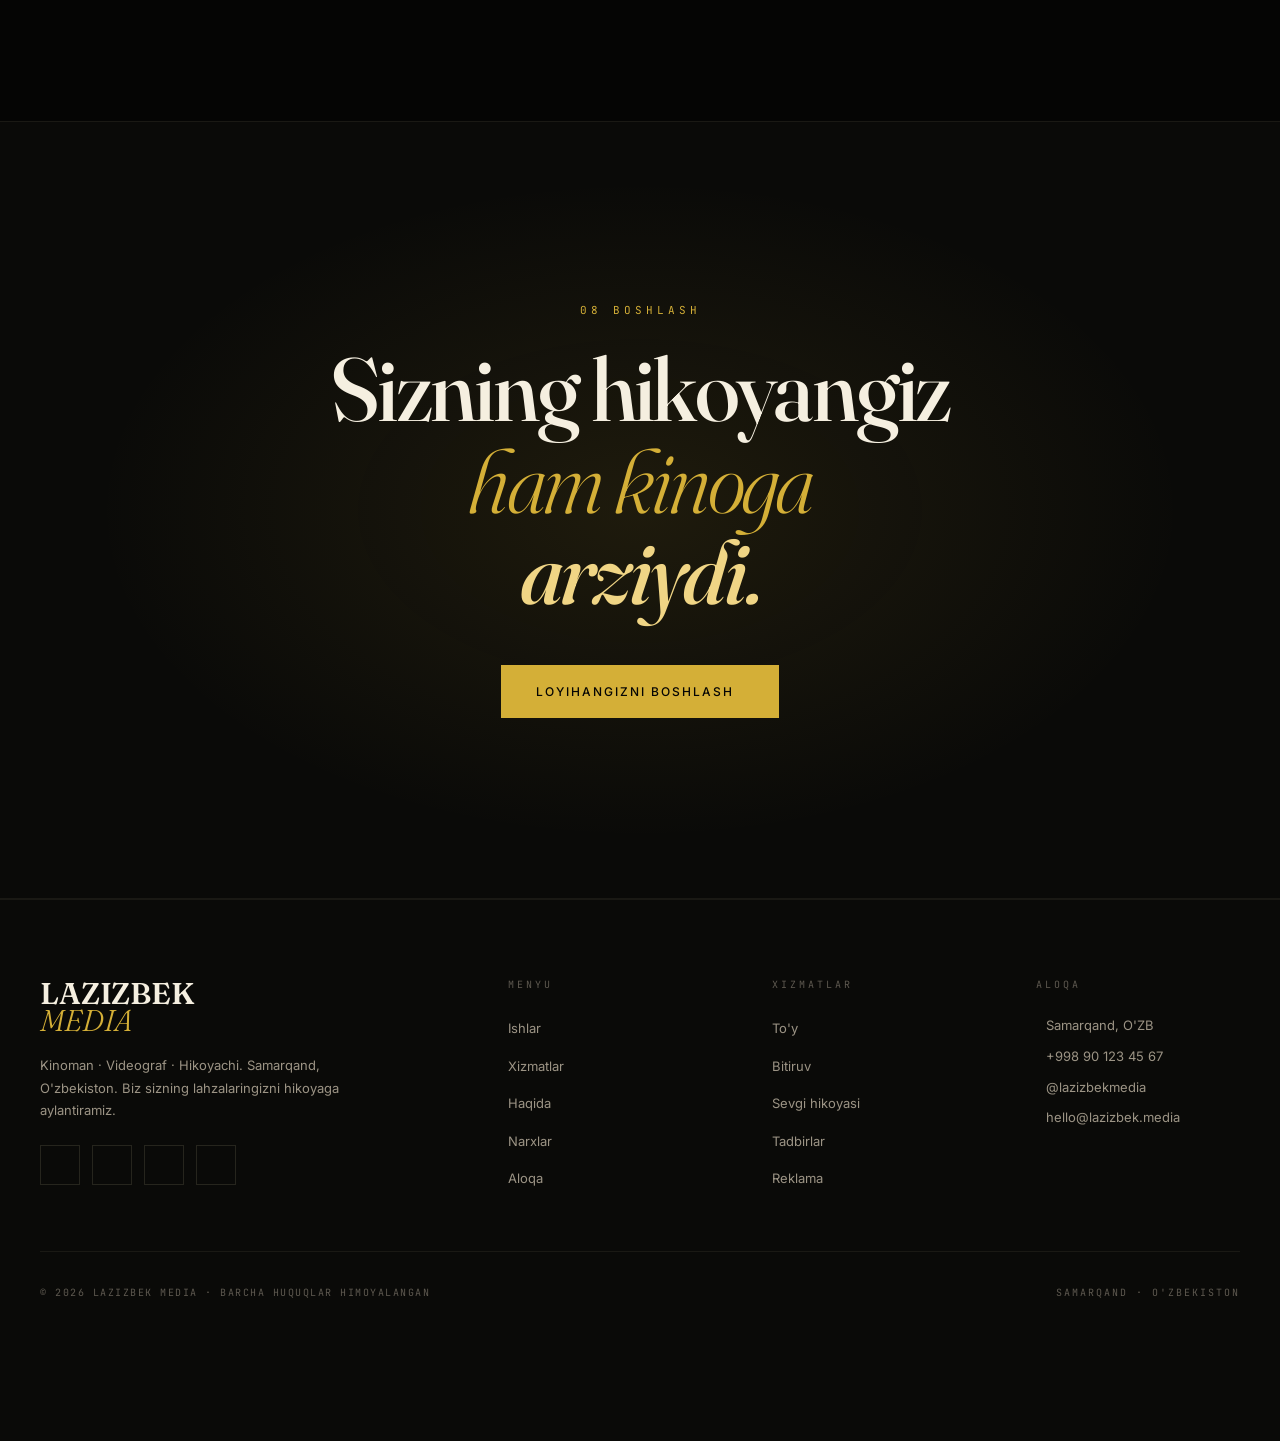
==== commit e89e2ee2: "Add files via upload" ====
--- a/index.html
+++ b/index.html
@@ -15,7 +15,6 @@
   <div class="nav-inner">
     <a href="index.html" class="logo">
       <img src="images/logo-full.png" alt="Lazizbek Media Group" class="logo-img">
-      <small>KINOMAN &middot; SAMARQAND</small>
     </a>
     <div class="nav-links" id="navLinks">
       <a href="index.html" class="active"><i class="ti ti-home"></i><span>Bosh sahifa</span></a>
--- a/css/style.css
+++ b/css/style.css
@@ -187,17 +187,16 @@
   color:var(--ivory);
   line-height:1.15;
   display:flex;
-  flex-direction:column;
-  gap:4px;
+  align-items:center;
 }
 .logo-img{
   display:block;
   height:34px;
   width:auto;
+  max-width:none;
 }
 @media(max-width:480px){
   .logo-img{height:26px;}
-  .logo small{font-size:8px;letter-spacing:2.5px;}
 }
 .logo small{
   font-family:'JetBrains Mono',monospace;
